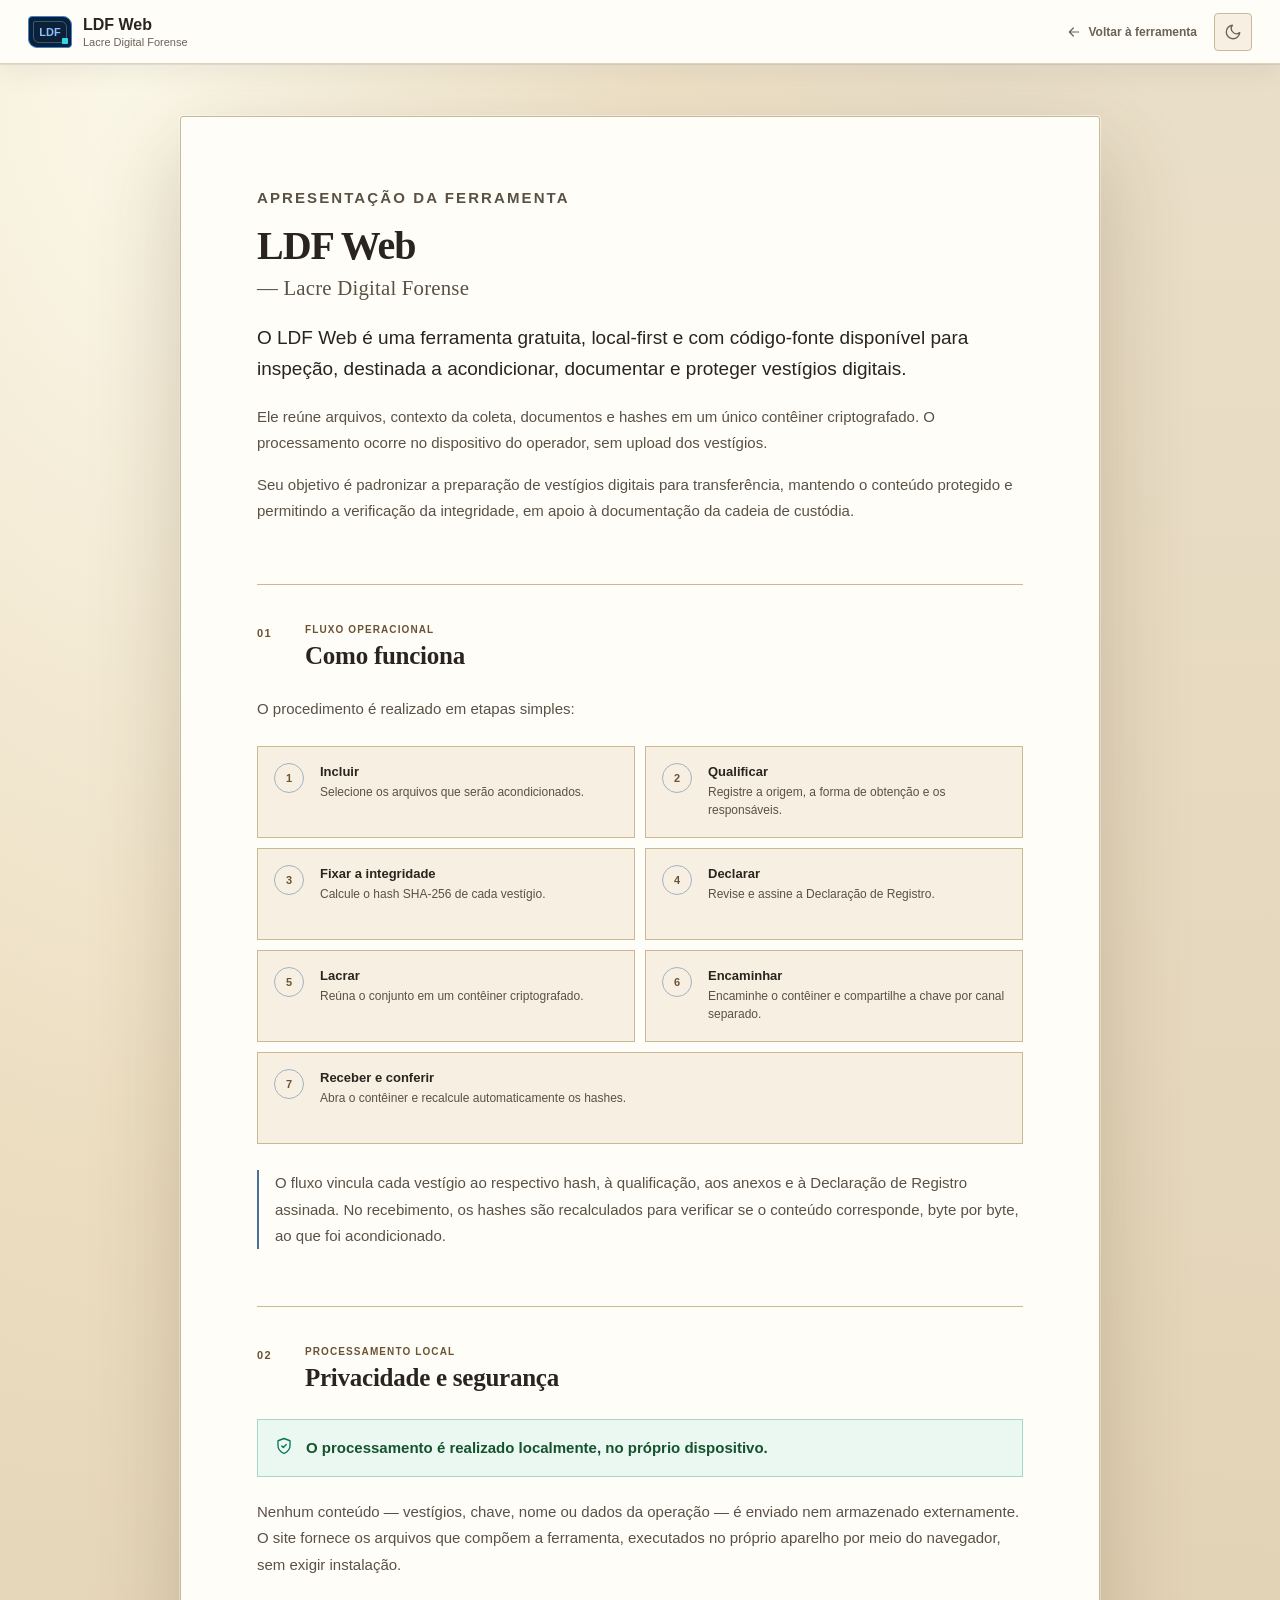
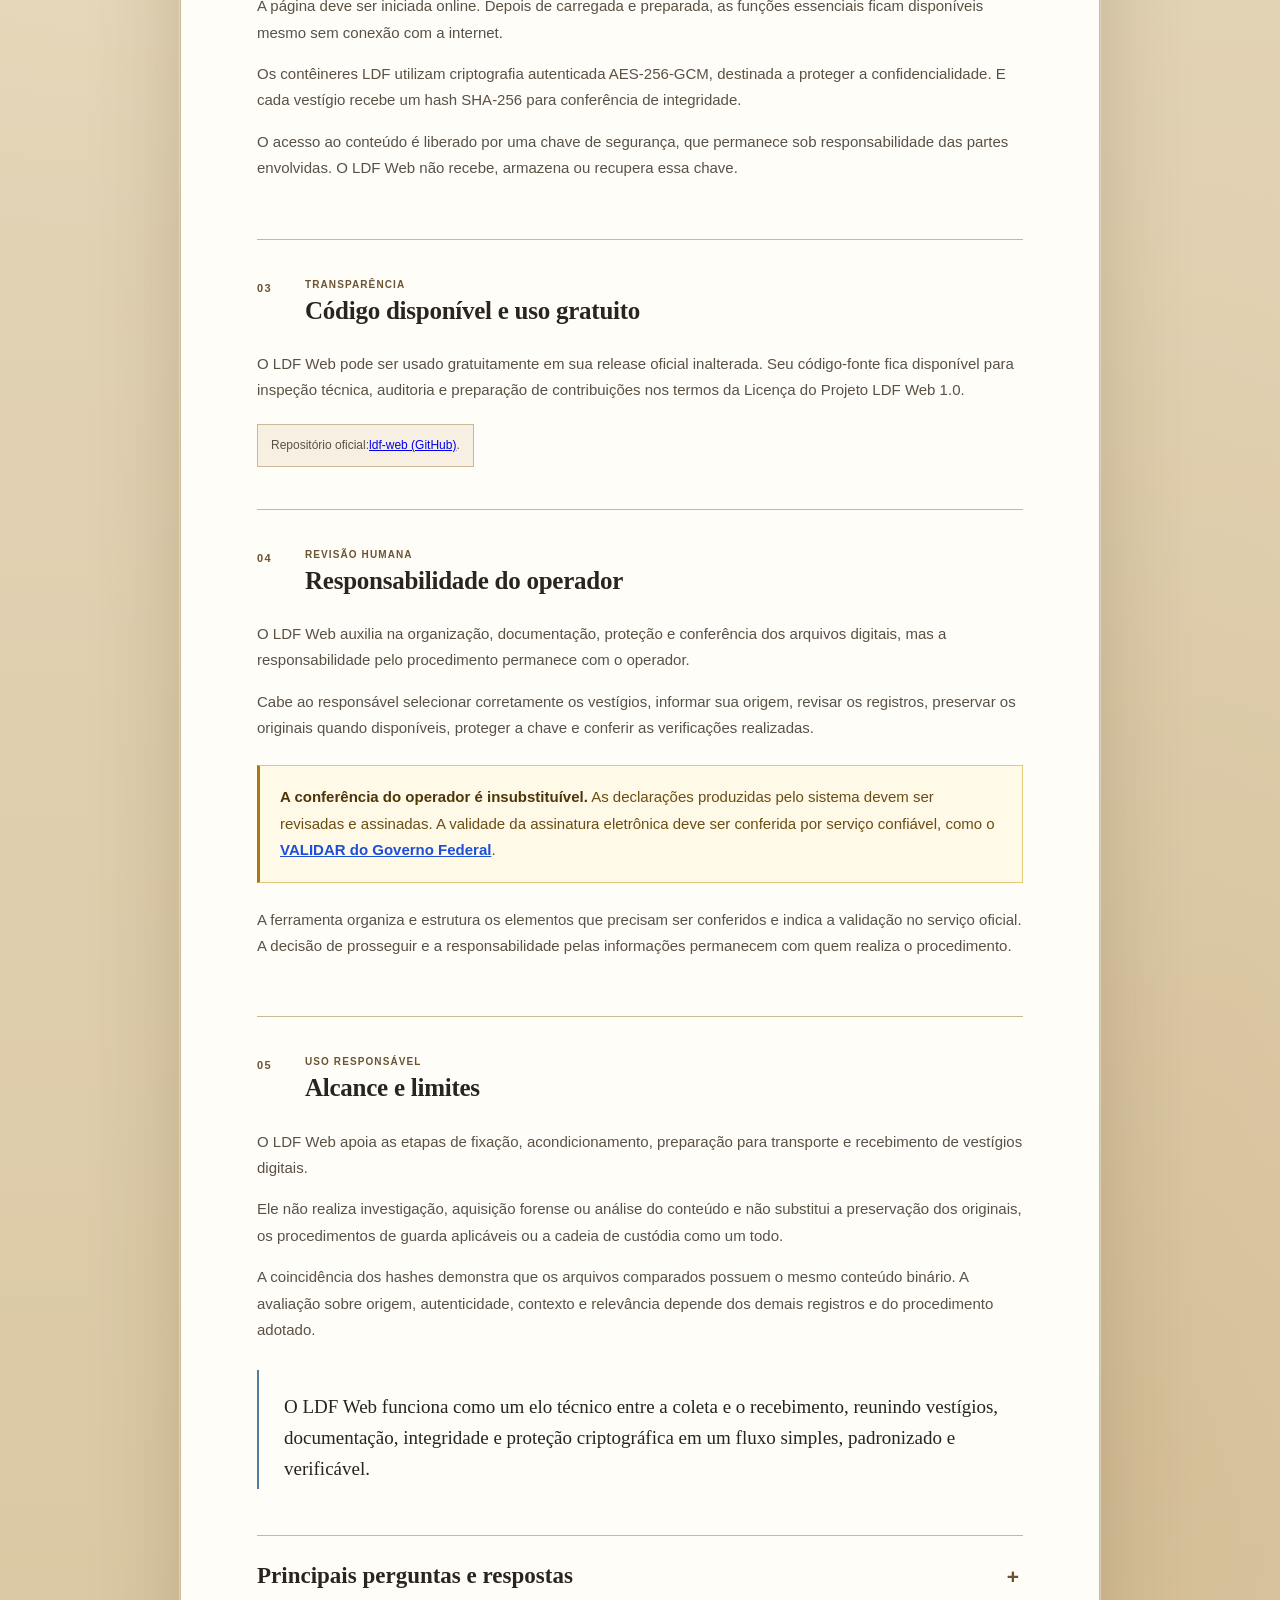
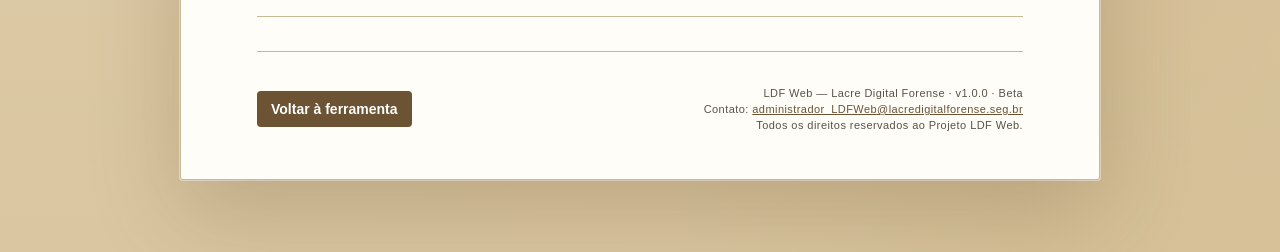
==== public/sobre.html @ 307a0456 "release: publish LDF Web Beta 1.0.0" ====
<!doctype html>
<html lang="pt-BR" data-theme="light">
<head>
  <meta charset="utf-8">
  <meta name="viewport" content="width=device-width, initial-scale=1">
  <meta name="theme-color" content="#DAC7A1">
  <meta http-equiv="Content-Security-Policy" content="default-src 'self'; script-src 'self'; worker-src 'self'; style-src 'self'; img-src 'self' data:; connect-src 'self'; manifest-src 'self'; object-src 'none'; frame-src 'none'; base-uri 'none'; form-action 'none'">
  <meta name="description" content="Conheça a finalidade, o funcionamento, as garantias e os limites do LDF Web — Lacre Digital Forense.">
  <title>Sobre o LDF Web — Lacre Digital Forense</title>
  <link rel="manifest" href="manifest.webmanifest">
  <link rel="icon" href="icon.svg" type="image/svg+xml">
  <script src="theme.js?v=beta-1.0.0"></script>
  <link rel="stylesheet" href="styles.css?v=beta-1.0.0">
</head>
<body class="about-page page-transition">
  <header class="app-header about-header">
    <a class="brand about-brand" href="index.html" data-page-transition aria-label="Voltar ao LDF Web">
      <span class="brand-mark" aria-hidden="true">LDF</span>
      <span class="brand-copy">
        <strong>LDF Web</strong>
        <span>Lacre Digital Forense</span>
      </span>
    </a>
    <div class="header-actions">
      <a class="about-back-link" href="index.html" data-page-transition>
        <svg aria-hidden="true" viewBox="0 0 24 24"><path d="M19 12H5M11 18l-6-6 6-6"/></svg>
        <span>Voltar à ferramenta</span>
      </a>
      <button id="theme-toggle" class="icon-button theme-toggle" type="button" title="Usar tema escuro" aria-label="Usar tema escuro">
        <svg data-theme-icon="dark" aria-hidden="true" viewBox="0 0 24 24"><path d="M21 12.8A9 9 0 1 1 11.2 3 7 7 0 0 0 21 12.8Z"/></svg>
        <svg data-theme-icon="light" aria-hidden="true" viewBox="0 0 24 24" hidden><circle cx="12" cy="12" r="4"/><path d="M12 2v2M12 20v2M4.9 4.9l1.4 1.4M17.7 17.7l1.4 1.4M2 12h2M20 12h2M4.9 19.1l1.4-1.4M17.7 6.3l1.4-1.4"/></svg>
      </button>
    </div>
  </header>

  <main class="about-main">
    <article class="about-document">
      <header class="about-hero">
        <p class="about-kicker">Apresentação da ferramenta</p>
        <h1>LDF Web <span>— Lacre Digital Forense</span></h1>
        <p class="about-lead">
          O LDF Web é uma ferramenta gratuita, local-first e com código-fonte disponível
          para inspeção, destinada a acondicionar, documentar e proteger vestígios digitais.
        </p>
        <p>
          Ele reúne arquivos, contexto da coleta, documentos e hashes em um único
          contêiner criptografado. O processamento ocorre no dispositivo do operador,
          sem upload dos vestígios.
        </p>
        <p>
          Seu objetivo é padronizar a preparação de vestígios digitais para transferência,
          mantendo o conteúdo protegido e permitindo a verificação da integridade, em
          apoio à documentação da cadeia de custódia.
        </p>
      </header>

      <section id="como-funciona" class="about-section" aria-labelledby="como-funciona-title">
        <div class="about-section-heading">
          <span>01</span>
          <div>
            <p>Fluxo operacional</p>
            <h2 id="como-funciona-title">Como funciona</h2>
          </div>
        </div>
        <p>O procedimento é realizado em etapas simples:</p>
        <ol class="about-steps">
          <li><span>1</span><div><strong>Incluir</strong><p>Selecione os arquivos que serão acondicionados.</p></div></li>
          <li><span>2</span><div><strong>Qualificar</strong><p>Registre a origem, a forma de obtenção e os responsáveis.</p></div></li>
          <li><span>3</span><div><strong>Fixar a integridade</strong><p>Calcule o hash SHA-256 de cada vestígio.</p></div></li>
          <li><span>4</span><div><strong>Declarar</strong><p>Revise e assine a Declaração de Registro.</p></div></li>
          <li><span>5</span><div><strong>Lacrar</strong><p>Reúna o conjunto em um contêiner criptografado.</p></div></li>
          <li><span>6</span><div><strong>Encaminhar</strong><p>Encaminhe o contêiner e compartilhe a chave por canal separado.</p></div></li>
          <li><span>7</span><div><strong>Receber e conferir</strong><p>Abra o contêiner e recalcule automaticamente os hashes.</p></div></li>
        </ol>
        <p class="about-conclusion">
          O fluxo vincula cada vestígio ao respectivo hash, à qualificação, aos anexos
          e à Declaração de Registro assinada. No recebimento, os hashes são recalculados
          para verificar se o conteúdo corresponde, byte por byte, ao que foi acondicionado.
        </p>
      </section>

      <section id="privacidade-seguranca" class="about-section" aria-labelledby="privacidade-seguranca-title">
        <div class="about-section-heading">
          <span>02</span>
          <div>
            <p>Processamento local</p>
            <h2 id="privacidade-seguranca-title">Privacidade e segurança</h2>
          </div>
        </div>
        <div class="about-callout">
          <svg aria-hidden="true" viewBox="0 0 24 24"><path d="M12 22s8-4 8-10V5l-8-3-8 3v7c0 6 8 10 8 10Z"/><path d="m9 12 2 2 4-4"/></svg>
          <p><strong>O processamento é realizado localmente, no próprio dispositivo.</strong></p>
        </div>
        <p>
          Nenhum conteúdo — vestígios, chave, nome ou dados da operação — é enviado
          nem armazenado externamente. O site fornece os arquivos que compõem a
          ferramenta, executados no próprio aparelho por meio do navegador, sem exigir
          instalação.
        </p>
        <p>
          A página deve ser iniciada online. Depois de carregada e preparada, as
          funções essenciais ficam disponíveis mesmo sem conexão com a internet.
        </p>
        <p>
          Os contêineres LDF utilizam criptografia autenticada AES-256-GCM, destinada a
          proteger a confidencialidade. E cada vestígio recebe um hash SHA-256 para
          conferência de integridade.
        </p>
        <p>
          O acesso ao conteúdo é liberado por uma chave de segurança, que permanece sob
          responsabilidade das partes envolvidas. O LDF Web não recebe, armazena ou
          recupera essa chave.
        </p>
      </section>

      <section id="codigo-aberto" class="about-section" aria-labelledby="codigo-aberto-title">
        <div class="about-section-heading">
          <span>03</span>
          <div>
            <p>Transparência</p>
            <h2 id="codigo-aberto-title">Código disponível e uso gratuito</h2>
          </div>
        </div>
        <p>
          O LDF Web pode ser usado gratuitamente em sua release oficial inalterada. Seu
          código-fonte fica disponível para inspeção técnica, auditoria e preparação de
          contribuições nos termos da Licença do Projeto LDF Web 1.0.
        </p>
        <p class="about-source-status" data-source-state="published">
          Repositório oficial: <a href="https://github.com/HarpyjafrmBR/ldf-web" target="_blank" rel="noopener noreferrer">ldf-web (GitHub)</a>.
        </p>
      </section>

      <section id="responsabilidade-operador" class="about-section" aria-labelledby="responsabilidade-operador-title">
        <div class="about-section-heading">
          <span>04</span>
          <div>
            <p>Revisão humana</p>
            <h2 id="responsabilidade-operador-title">Responsabilidade do operador</h2>
          </div>
        </div>
        <p>
          O LDF Web auxilia na organização, documentação, proteção e conferência dos
          arquivos digitais, mas a responsabilidade pelo procedimento permanece com o
          operador.
        </p>
        <p>
          Cabe ao responsável selecionar corretamente os vestígios, informar sua
          origem, revisar os registros, preservar os originais quando disponíveis,
          proteger a chave e conferir as verificações realizadas.
        </p>
        <aside class="about-validation-note" aria-label="Validação das declarações">
          <p>
            <strong>A conferência do operador é insubstituível.</strong> As declarações
            produzidas pelo sistema devem ser revisadas e assinadas. A validade da
            assinatura eletrônica deve ser conferida por serviço confiável, como o
            <a href="https://validar.iti.gov.br/" target="_blank" rel="noopener noreferrer">VALIDAR do Governo Federal</a>.
          </p>
        </aside>
        <p>
          A ferramenta organiza e estrutura os elementos que precisam ser conferidos e
          indica a validação no serviço oficial. A decisão de prosseguir e a
          responsabilidade pelas informações permanecem com quem realiza o procedimento.
        </p>
      </section>

      <section id="alcance-limites" class="about-section" aria-labelledby="alcance-limites-title">
        <div class="about-section-heading">
          <span>05</span>
          <div>
            <p>Uso responsável</p>
            <h2 id="alcance-limites-title">Alcance e limites</h2>
          </div>
        </div>
        <p>
          O LDF Web apoia as etapas de fixação, acondicionamento, preparação para
          transporte e recebimento de vestígios digitais.
        </p>
        <p>
          Ele não realiza investigação, aquisição forense ou análise do conteúdo e não
          substitui a preservação dos originais, os procedimentos de guarda aplicáveis ou
          a cadeia de custódia como um todo.
        </p>
        <p>
          A coincidência dos hashes demonstra que os arquivos comparados possuem o
          mesmo conteúdo binário. A avaliação sobre origem, autenticidade, contexto e
          relevância depende dos demais registros e do procedimento adotado.
        </p>
        <blockquote>
          O LDF Web funciona como um elo técnico entre a coleta e o recebimento,
          reunindo vestígios, documentação, integridade e proteção criptográfica em um
          fluxo simples, padronizado e verificável.
        </blockquote>
      </section>

      <details class="about-faq">
        <summary>Principais perguntas e respostas</summary>
        <div class="about-faq-list">
          <details class="about-faq-item">
            <summary>Como conferir se estou usando o LDF Web oficial?</summary>
            <p>Confira o endereço oficial, o HTTPS, a versão no rodapé e o <a href="https://github.com/HarpyjafrmBR/ldf-web" target="_blank" rel="noopener noreferrer">repositório público no GitHub</a>. Compare também os hashes publicados.</p>
          </details>
          <details class="about-faq-item">
            <summary>Consigo fechar ou abrir um lote sem internet? E com o site indisponível?</summary>
            <p>Sim, desde que o LDF Web tenha sido inicializado anteriormente no mesmo dispositivo, navegador e perfil.</p>
          </details>
          <details class="about-faq-item">
            <summary>Posso instalar o LDF Web no computador?</summary>
            <p>Sim. Chrome e Edge permitem instalá-lo como aplicativo web, sem instalador tradicional. A instalação também facilita o uso offline.</p>
          </details>
          <details class="about-faq-item">
            <summary>Perdi a chave de acesso. O sistema consegue recuperá-la?</summary>
            <p>Não. A chave nunca é enviada ou armazenada pelo LDF Web. Sem ela, o lote protegido não poderá ser aberto.</p>
          </details>
          <details class="about-faq-item">
            <summary>Meus vestígios ou dados da operação são enviados para a internet?</summary>
            <p>Não. Vestígios, chave e informações do lote são processados localmente. A conexão serve para carregar ou atualizar o aplicativo.</p>
          </details>
          <details class="about-faq-item">
            <summary>O que a conferência do hash comprova?</summary>
            <p>Hashes iguais indicam conteúdo binário idêntico. Isso ajuda a detectar alterações, mas não comprova sozinho autoria, origem, veracidade ou validade jurídica.</p>
          </details>
          <details class="about-faq-item">
            <summary>O LDF Web assina ou valida a assinatura da declaração?</summary>
            <p>Não. Ele gera a declaração e inclui o PDF assinado no lote. A assinatura deve ser realizada externamente e conferida em serviço confiável.</p>
          </details>
          <details class="about-faq-item">
            <summary>O que devo preservar depois de criar um lote?</summary>
            <p>Preserve o contêiner LDF, os originais disponíveis, a declaração e os registros do procedimento. Guarde a chave separadamente e com segurança.</p>
          </details>
          <details class="about-faq-item">
            <summary>Por que os controles ficam bloqueados quando a preparação falha?</summary>
            <p>Para impedir o início de uma operação sem confirmar que todos os componentes locais estão íntegros.</p>
          </details>
          <details class="about-faq-item">
            <summary>O que acontece se eu fechar ou atualizar a página durante uma operação?</summary>
            <p>A operação pode ser interrompida e os dados ainda não salvos podem ser descartados. Aguarde a conclusão do fechamento ou da abertura do lote e salve os arquivos gerados antes de fechar, atualizar ou sair da página.</p>
          </details>
        </div>
      </details>

      <footer class="about-document-footer">
        <a class="button primary" href="index.html" data-page-transition>Voltar à ferramenta</a>
        <div class="about-project-meta">
          <p>LDF Web — Lacre Digital Forense · v1.0.0 · Beta</p>
          <p>Contato: <a href="mailto:administrador_LDFWeb@lacredigitalforense.seg.br">administrador_LDFWeb@lacredigitalforense.seg.br</a></p>
          <p>Todos os direitos reservados ao Projeto LDF Web.</p>
        </div>
      </footer>
    </article>
  </main>

</body>
</html>
---- public/styles.css ----
:root {
  color-scheme: dark;
  --bg: #2d1b16;
  --surface: #17191f;
  --surface-2: #201e1f;
  --surface-3: #302a28;
  --border: #59483f;
  --border-soft: #3e3430;
  --text: #f3f0eb;
  --muted: #b6aaa0;
  --blue: #77baff;
  --blue-hover: #a8d3ff;
  --green: #17b77e;
  --green-soft: #123c32;
  --amber: #e7a93b;
  --red: #d84c4c;
  --chrome: #17191f;
  --chrome-soft: #1c1b1d;
  --field-surface: #111316;
  --item-surface: #1b1b1e;
  --on-accent: #11263a;
  --focus-ring: rgba(119, 186, 255, .2);
  --page-background-color: #2d1b16;
  --page-background-image:
    radial-gradient(ellipse 90% 68% at 12% 4%, rgba(181, 124, 91, .18) 0%, rgba(94, 57, 43, .08) 45%, transparent 72%),
    radial-gradient(ellipse 80% 70% at 92% 88%, rgba(92, 51, 39, .28) 0%, rgba(50, 31, 27, .12) 50%, transparent 78%),
    linear-gradient(180deg, #2d1b16 0%, #251814 55%, #201512 100%);
  --radius: 6px;
  font-family: Inter, "Segoe UI", Arial, sans-serif;
}

* { box-sizing: border-box; }
body { margin: 0; min-width: 0; min-height: 100vh; background: var(--bg); color: var(--text); font-size: 14px; }
body.operational-page,
body.about-page {
  background-color: var(--page-background-color);
  background-image: var(--page-background-image);
}
body.page-transition { animation: page-fade-in .16s ease-out; }
body.page-transition.page-fade-out {
  opacity: 0;
  animation: none;
  transition: opacity .12s ease-in;
}
.startup-brand-pending body.operational-page > :not(.startup-brand) { visibility: hidden; }
.startup-brand-pending body.page-transition { animation: none; }
.startup-brand-pending .startup-brand { visibility: visible; }
button, input, textarea, select { font: inherit; }
button, label[for] { -webkit-tap-highlight-color: transparent; }
svg { width: 18px; height: 18px; fill: none; stroke: currentColor; stroke-width: 1.8; stroke-linecap: round; stroke-linejoin: round; flex: 0 0 auto; }

.app-header { height: 64px; display: flex; align-items: center; justify-content: space-between; padding: 0 28px; background: var(--chrome); border-bottom: 1px solid var(--border-soft); }
.brand { display: flex; align-items: center; gap: 11px; }
.brand-mark {
  width: 44px;
  height: 32px;
  position: relative;
  flex: 0 0 44px;
  display: grid;
  place-items: center;
  overflow: hidden;
  border: 1px solid #3f83d5;
  border-radius: 4px 9px 4px 9px;
  background: #0b2138;
  color: #8fc1fb;
  font-size: 11px;
  font-weight: 800;
}
.brand-mark::before { content: ""; position: absolute; inset: 4px; border: 1px solid rgba(143, 193, 251, .34); border-radius: 2px 6px 2px 6px; }
.brand-mark::after { content: ""; position: absolute; right: 3px; bottom: 3px; width: 6px; height: 6px; border-radius: 1px; background: #35d4e8; }
.brand strong { display: block; font-size: 16px; }
.brand-copy span { display: block; color: var(--muted); font-size: 11px; margin-top: 2px; }
.header-actions { display: flex; align-items: center; gap: 8px; }
.theme-toggle { background: transparent; }
.theme-toggle [hidden] { display: none; }

.intro-callout {
  padding: 7px 28px;
  border-bottom: 1px solid var(--border-soft);
  background: var(--chrome-soft);
}
.intro-callout-inner {
  min-height: 28px;
  display: flex;
  align-items: center;
  justify-content: space-between;
  gap: 24px;
  padding-left: 16px;
  border-left: 2px solid var(--blue);
}
.intro-callout p {
  max-width: 820px;
  margin: 0;
  color: var(--text);
  font-size: 14px;
  font-weight: 560;
  line-height: 1.45;
}
.intro-learn-more {
  flex: 0 0 auto;
  display: inline-flex;
  align-items: center;
  gap: 7px;
  padding: 5px 2px;
  color: var(--blue);
  font-size: 12px;
  font-weight: 750;
  letter-spacing: .03em;
  text-decoration: none;
  text-transform: uppercase;
}
.intro-learn-more svg { width: 16px; height: 16px; transition: transform .16s ease; }
.intro-learn-more:hover { color: var(--blue-hover); }
.intro-learn-more:hover svg { transform: translateX(3px); }
.intro-learn-more:focus-visible,
.about-back-link:focus-visible,
.about-brand:focus-visible,
.about-document a:focus-visible {
  outline: 2px solid #75afff;
  outline-offset: 4px;
  border-radius: 2px;
}

/*
 * O visual recupera a navegação anterior do projeto: opções transparentes e uma
 * linha inferior para o módulo ativo. A rolagem lateral acrescentada depois é
 * preservada para manter as três opções acessíveis em telas estreitas.
 */
.mode-tabs {
  position: relative;
  display: flex;
  gap: 4px;
  min-height: 46px;
  padding: 0 28px;
  background: var(--chrome-soft);
  border-bottom: 1px solid var(--border-soft);
  overflow-x: auto;
  overflow-y: hidden;
  overscroll-behavior-inline: contain;
  scroll-padding-inline: 28px;
  scroll-snap-type: inline proximity;
  scrollbar-width: thin;
  scrollbar-color: var(--border) transparent;
}
.mode-tabs::-webkit-scrollbar { height: 4px; }
.mode-tabs::-webkit-scrollbar-button { display: none; width: 0; height: 0; }
.mode-tabs::-webkit-scrollbar-track { background: transparent; }
.mode-tabs::-webkit-scrollbar-thumb {
  border-radius: 5px;
  background: var(--border);
}
.tab-button {
  position: relative;
  flex: 0 0 auto;
  min-height: 46px;
  display: inline-flex;
  align-items: center;
  gap: 8px;
  padding: 0 14px;
  color: var(--muted);
  background: transparent;
  border: 0;
  border-radius: 0;
  cursor: pointer;
  box-shadow: none;
  transition: color .16s ease;
  scroll-snap-align: start;
  white-space: nowrap;
}
.tab-button:hover { color: var(--text); }
.tab-button.active {
  color: var(--text);
  background: transparent;
}
.tab-button.active::after {
  content: "";
  position: absolute;
  right: 8px;
  bottom: 0;
  left: 8px;
  height: 2px;
  background: var(--blue);
}
.tab-button:focus-visible {
  outline: 2px solid #75afff;
  outline-offset: -3px;
}
.support-tab {
  align-self: center;
  min-height: 38px;
  margin-left: 6px;
  padding: 0 11px;
  font-size: 11px;
}
.support-tab svg { width: 14px; height: 14px; }
.support-tab.active::after { bottom: -4px; }

main { width: 100%; max-width: none; margin: 0; padding: 20px 28px 40px; }
.privacy-strip { display: block; padding: 0; border: 1px solid var(--border-soft); background: var(--chrome-soft); color: #c7ded6; border-radius: var(--radius); margin-bottom: 6px; }
.privacy-strip svg { color: #35d399; }
.privacy-strip summary { display: flex; align-items: center; gap: 9px; padding: 7px 11px; }
.privacy-strip summary > span { color: #8ec7b4; font-size: 12px; }
.environment-detail { padding: 0 11px 10px 38px; font-size: 12px; line-height: 1.5; }
.privacy-strip:has(.warning) { border-color: #66572e; background: #211c11; }
.privacy-strip:has(.preparation-failed) { border-color: #744040; background: #251414; }
.privacy-strip .warning { color: #ffd58a; }
.privacy-strip .preparation-failed { color: #ff9b9b; }
.temporal-preflight { margin-bottom: 10px; padding: 0; border: 1px solid var(--border-soft); border-left: 3px solid #64748b; background: var(--chrome-soft); border-radius: var(--radius); }
#create-panel > .temporal-preflight,
#audit-panel > .temporal-preflight { margin-top: 0; margin-bottom: 14px; }
.temporal-preflight-heading { display: flex; align-items: center; gap: 14px; padding: 8px 11px; }
.temporal-preflight h2 { margin: 0; font-size: 13px; line-height: 1.25; }
.temporal-preflight-heading > strong { margin-left: auto; color: var(--muted); font-size: 10px; line-height: 1.25; letter-spacing: .06em; white-space: nowrap; }
.temporal-preflight details > p { margin: 0; padding: 0 11px 9px; color: var(--muted); font-size: 11px; line-height: 1.5; }
.privacy-strip summary, .temporal-preflight summary { cursor: pointer; list-style: none; border-radius: var(--radius); }
.privacy-strip summary::-webkit-details-marker, .temporal-preflight summary::-webkit-details-marker { display: none; }
.privacy-strip summary::after, .temporal-preflight summary::after { content: ""; width: 6px; height: 6px; border-right: 1.5px solid currentColor; border-bottom: 1.5px solid currentColor; transform: rotate(-45deg); flex: 0 0 6px; margin-left: auto; }
.temporal-preflight summary::after { margin-left: 0; }
.privacy-strip details[open] > summary::after, .temporal-preflight details[open] > summary::after { transform: rotate(45deg); }
.privacy-strip summary:focus-visible, .temporal-preflight summary:focus-visible { outline: 2px solid var(--blue); outline-offset: 2px; }
.temporal-preflight.pending .temporal-preflight-heading > strong::before { content: ""; display: inline-block; width: 5px; height: 5px; margin-right: 6px; border-radius: 50%; background: currentColor; vertical-align: middle; animation: preparation-pulse 1.2s ease-in-out infinite alternate; }
@keyframes preparation-pulse { to { opacity: .6; } }

.startup-brand { position: fixed; inset: 0; z-index: 1000; display: grid; place-items: center; pointer-events: none; background-color: var(--page-background-color); background-image: var(--page-background-image); animation: startup-brand-fade 3000ms linear both; }
.startup-brand .brand { flex-direction: column; gap: 16px; text-align: center; }
.startup-brand .brand-mark { width: 66px; height: 48px; flex-basis: 48px; font-size: 16px; }
.startup-brand .brand strong { font-size: 26px; }
.startup-brand .brand-copy span { font-size: 14px; margin-top: 5px; }
@keyframes startup-brand-fade { 0% { opacity: 0; } 38.4%, 71.2% { opacity: 1; } 100% { opacity: 0; } }
.temporal-preflight.coherent { border-left-color: var(--green); }
.temporal-preflight.coherent .temporal-preflight-heading > strong { color: #75deb7; }
.temporal-preflight.warning { border-color: #66572e; border-left-color: var(--amber); background: #211c11; }
.temporal-preflight.warning .temporal-preflight-heading > strong { color: #ffd073; }
.temporal-preflight.error { border-color: #744040; border-left-color: var(--red); background: #251414; }
.temporal-preflight.error .temporal-preflight-heading > strong { color: #ff9b9b; }
.temporal-preflight.preparation-failed { border-color: #744040; border-left-color: var(--red); background: #251414; }
.temporal-preflight.preparation-failed .temporal-preflight-heading > strong { color: #ff9b9b; }

.tab-panel { display: none; }
.tab-panel.active { display: block; }
.section-heading { display: flex; justify-content: space-between; align-items: flex-end; margin-bottom: 18px; }
.eyebrow { margin: 0 0 4px; color: var(--blue); font-size: 11px; font-weight: 700; text-transform: uppercase; }
h1, h2, p { margin-top: 0; }
h1 { margin-bottom: 0; font-size: 24px; letter-spacing: 0; }
h2 { margin-bottom: 14px; font-size: 15px; letter-spacing: 0; }

.workspace-grid, .audit-grid { display: grid; grid-template-columns: minmax(300px, 380px) minmax(0, 1fr); border: 1px solid var(--border); background: var(--surface); border-radius: var(--radius); overflow: hidden; }
.form-panel { padding: 20px; border-right: 1px solid var(--border); background: var(--surface-2); }
.evidence-panel, .audit-results { min-width: 0; padding: 20px; }
.field { margin-bottom: 14px; }
.field:last-child { margin-bottom: 0; }
.field label { display: block; margin-bottom: 6px; font-size: 12px; font-weight: 650; color: var(--text); }
.field small { display: block; margin-top: 5px; color: var(--muted); font-size: 11px; line-height: 1.35; }
.label-row { display: flex; justify-content: space-between; align-items: baseline; gap: 12px; }
input, textarea, select { width: 100%; border: 1px solid var(--border); border-radius: 4px; background: var(--field-surface); color: var(--text); padding: 9px 10px; outline: none; }
input { height: 38px; }
textarea { resize: vertical; line-height: 1.45; }
select { min-height: 38px; margin-bottom: 7px; }
input:focus, textarea:focus, select:focus { border-color: var(--blue); box-shadow: 0 0 0 2px var(--focus-ring); }
input.invalid, textarea.invalid { border-color: var(--red); }
.input-action { display: grid; grid-template-columns: 1fr 38px; }
.input-action input { border-radius: 4px 0 0 4px; }
.input-action .icon-button { border-radius: 0 4px 4px 0; border-left: 0; }

.button { min-height: 36px; display: inline-flex; align-items: center; justify-content: center; gap: 8px; border: 1px solid transparent; border-radius: 4px; padding: 8px 13px; color: #fff; font-weight: 650; cursor: pointer; text-decoration: none; }
.button.primary { color: var(--on-accent); background: var(--blue); }
.button.primary:hover { background: var(--blue-hover); }
.button.success { background: var(--green); }
.button.secondary { background: var(--surface-3); border-color: var(--border); }
.button.danger { color: #ffb4b4; border-color: #663b3b; }
.button.ghost { background: transparent; }
.button.full { width: 100%; margin-top: 8px; }
.button:disabled, .button.disabled { opacity: .45; cursor: not-allowed; pointer-events: none; }
.icon-button { width: 38px; height: 38px; display: inline-grid; place-items: center; color: var(--muted); background: var(--surface-2); border: 1px solid var(--border); border-radius: 4px; cursor: pointer; }
.icon-button:hover { color: var(--text); border-color: var(--muted); }
.icon-button:disabled { opacity: .4; color: #728090; cursor: not-allowed; pointer-events: none; }
.text-command { color: var(--blue); background: transparent; border: 0; padding: 0; font-size: 11px; cursor: pointer; }
.text-command:hover { color: var(--blue-hover); }
.tab-button:disabled, .text-command:disabled,
input:disabled, textarea:disabled, select:disabled { opacity: .5; cursor: not-allowed; }
body.routine-active { cursor: progress; }

.panel-heading { min-height: 40px; display: flex; align-items: flex-start; justify-content: space-between; gap: 14px; margin-bottom: 14px; }
.panel-heading h2 { margin-bottom: 4px; }
.panel-heading p { margin-bottom: 0; color: var(--muted); font-size: 12px; }
.empty-state { min-height: 310px; display: flex; flex-direction: column; align-items: center; justify-content: center; text-align: center; border: 1px dashed var(--border); color: var(--muted); }
.empty-state svg { width: 32px; height: 32px; margin-bottom: 12px; color: var(--muted); }
.empty-state strong { color: var(--text); margin-bottom: 5px; }
.empty-state.compact { min-height: 320px; }

.evidence-list { display: grid; gap: 8px; }
.evidence-item { display: grid; grid-template-columns: minmax(0, 1fr) auto; align-items: center; gap: 14px; padding: 11px 12px; border: 1px solid var(--border-soft); background: var(--item-surface); border-radius: 4px; }
.evidence-main { min-width: 0; }
.evidence-main strong { display: block; overflow: hidden; text-overflow: ellipsis; white-space: nowrap; font-size: 13px; }
.evidence-title-line { min-width: 0; display: flex; align-items: center; gap: 7px; }
.evidence-title-line strong { min-width: 0; }
.evidence-meta { display: flex; flex-wrap: wrap; gap: 7px 12px; margin-top: 6px; color: var(--muted); font-size: 11px; }
.hash { font-family: Consolas, monospace; }
.badge { display: inline-flex; align-items: center; padding: 3px 6px; border-radius: 3px; background: #2b3643; color: #b9c5d1; font-size: 10px; font-weight: 700; }
.badge.ok { background: var(--green-soft); color: #80e6c2; }
.badge.pending { background: #40331b; color: #f0c575; }
.evidence-actions { display: flex; gap: 6px; }
.evidence-actions .icon-button { width: 32px; height: 32px; }

.workflow-band { margin-top: 14px; min-height: 84px; display: grid; grid-template-columns: 230px 230px 1fr; align-items: center; gap: 18px; padding: 14px 18px; border: 1px solid var(--border); border-radius: var(--radius); background: var(--surface); }
.step { display: flex; align-items: center; gap: 10px; color: var(--muted); }
.step > span { width: 30px; height: 30px; display: grid; place-items: center; border: 1px solid var(--border); border-radius: 50%; font-weight: 700; }
.step strong, .step small { display: block; }
.step strong { color: var(--text); font-size: 12px; }
.step small { margin-top: 3px; font-size: 10px; }
.step.current > span { background: var(--blue); border-color: var(--blue); color: var(--on-accent); }
#step-two.current > span { background: var(--green); border-color: var(--green); }
.step.complete > span { background: var(--green); border-color: var(--green); color: white; }
.workflow-actions { display: flex; justify-content: flex-end; gap: 8px; }

.signature-validation-note { display: grid; grid-template-columns: auto minmax(0, 1fr); gap: 10px; margin-top: 10px; padding: 11px 12px; border: 1px solid #5b4b27; border-radius: var(--radius); background: #211b10; color: #e6d7b4; }
.signature-validation-note svg { margin-top: 1px; color: var(--amber); }
.signature-validation-note p { margin: 0; font-size: 12px; line-height: 1.5; }
.signature-validation-note a { color: #8dc5ff; overflow-wrap: anywhere; }
.signature-validation-note.compact { margin: 2px 0 12px; padding: 10px; }

.activity-panel { margin-top: 14px; padding: 16px 18px; border: 1px solid var(--border); border-radius: var(--radius); background: var(--surface); }
.activity-panel .panel-heading { min-height: auto; margin-bottom: 8px; align-items: center; }
.activity-panel h2 { margin: 0; }
.activity-panel .icon-button { width: 30px; height: 30px; }
.log-actions { display: flex; align-items: center; gap: 6px; }
.activity-indicator { display: grid; gap: 5px; margin: 0 0 9px; }
.activity-label { color: var(--muted); font-size: 10px; line-height: 1.35; }
.activity-track { width: 100%; height: 4px; overflow: hidden; border-radius: 2px; background: var(--surface-3); }
.activity-track span { width: 100%; height: 100%; display: block; transform: scaleX(0); transform-origin: left center; background: var(--blue); animation: activity-cycle 1.8s ease-in-out infinite; }
.log-frame { padding: 4px; border: 1px solid #425064; border-radius: 6px; background: #111625; box-shadow: inset 0 1px 0 rgba(255, 255, 255, .08), 0 4px 7px -2px rgba(0, 0, 0, .28); }
.log-box { height: 155px; overflow: auto; padding: 10px; background: #080c10; border: 1px solid #273446; border-radius: 3px; box-shadow: inset 0 1px 0 rgba(255, 255, 255, .06), inset 0 -3px 7px rgba(0, 0, 0, .34); color: #71d9b3; font: 11px/1.55 Consolas, monospace; white-space: pre-wrap; }
.log-entry.error { color: #ff9494; }
.log-entry.warning { color: #ffd073; }

.audit-content { display: grid; gap: 12px; }
.audit-header { display: grid; grid-template-columns: repeat(3, 1fr); gap: 8px; }
.metric { padding: 10px; border: 1px solid var(--border-soft); background: var(--item-surface); }
.metric span, .metric strong { display: block; }
.metric span { color: var(--muted); font-size: 10px; text-transform: uppercase; }
.metric strong { margin-top: 5px; overflow-wrap: anywhere; font-size: 12px; }
.result-row { display: grid; grid-template-columns: minmax(0, 1fr) 145px auto; align-items: center; gap: 10px; padding: 10px; border-bottom: 1px solid var(--border-soft); }
.result-row strong { overflow: hidden; text-overflow: ellipsis; white-space: nowrap; }
.result-file { min-width: 0; }
.result-file > strong { display: block; }
.auxiliary-controls { display: flex; align-items: center; flex-wrap: wrap; gap: 7px; margin-top: 6px; }
.result-row .button { min-height: 30px; padding: 5px 9px; font-size: 11px; }
.result-status { font-size: 11px; font-weight: 700; color: #77dfb9; }
.result-status.bad { color: #ff8f8f; }
.result-status.warning { color: #f0c575; }
.declaration-checks { border: 1px solid var(--border-soft); background: var(--item-surface); }
.declaration-check-row { display: grid; grid-template-columns: minmax(0, 1fr) 210px; align-items: center; gap: 10px; padding: 10px; }
.declaration-check-row + .declaration-check-row { border-top: 1px solid var(--border-soft); }
.declaration-check-note { margin: 0; padding: 0 10px 10px; color: var(--muted); font-size: 10px; line-height: 1.45; }
.result-row.photo-result { padding-left: 24px; background: #0d131a; }
.result-row.photo-result strong { color: #c4cfda; font-size: 11px; }
.result-row.document-result { padding-left: 24px; background: #101721; }
.result-row.document-result strong { color: #c8d5e2; font-size: 11px; }
.audit-actions { display: flex; justify-content: flex-end; gap: 8px; padding-top: 8px; }
.save-control { min-width: 62px; display: grid; gap: 4px; }
.save-control .button { width: 100%; }
.inline-activity { width: 100%; }
.inline-activity .activity-track { height: 3px; }

.c2pa-indicator, .file-info-button { min-height: 24px; border: 1px solid #506071; border-radius: 3px; background: #18212b; color: #aab6c3; font: 700 9px/1 system-ui, sans-serif; letter-spacing: .04em; cursor: pointer; }
.c2pa-indicator { position: relative; flex: 0 0 auto; padding: 4px 6px; }
.c2pa-indicator.detected { border-color: #4b83b9; background: #17314a; color: #b9ddff; }
.c2pa-indicator.muted { opacity: .68; }
.c2pa-indicator::after { position: absolute; z-index: 20; left: 0; top: calc(100% + 7px); width: min(310px, 72vw); padding: 8px 9px; border: 1px solid #526477; border-radius: 4px; background: #0a0f14; color: #e2e8f0; box-shadow: 0 8px 22px rgba(0,0,0,.42); content: attr(data-tooltip); font: 400 11px/1.4 system-ui, sans-serif; letter-spacing: normal; text-align: left; opacity: 0; pointer-events: none; transform: translateY(-3px); transition: opacity .12s ease, transform .12s ease; }
.c2pa-indicator:hover::after, .c2pa-indicator:focus-visible::after { opacity: 1; transform: translateY(0); }
.file-info-button { padding: 4px 7px; border-color: transparent; background: transparent; color: #8dc5ff; font-weight: 600; letter-spacing: 0; text-decoration: underline; text-underline-offset: 2px; }
.file-info-button:hover, .file-info-button:focus-visible { color: #c4e3ff; }
.file-info-button:disabled { color: var(--muted); cursor: not-allowed; text-decoration: none; }

dialog { width: min(760px, calc(100vw - 30px)); max-height: calc(100vh - 30px); padding: 0; border: 1px solid #4a596a; border-radius: var(--radius); background: #121820; color: var(--text); box-shadow: 0 20px 80px rgba(0, 0, 0, .55); }
dialog::backdrop { background: rgba(0, 0, 0, .7); }
#metadata-form { max-height: calc(100vh - 30px); overflow: auto; padding: 20px; }
.file-info-dialog-body { max-height: calc(100vh - 30px); overflow: auto; padding: 20px; }
.file-info-name { max-width: 620px; margin: 5px 0 0; overflow: hidden; color: var(--muted); font-size: 12px; text-overflow: ellipsis; white-space: nowrap; }
.file-info-notice { margin-bottom: 14px; padding: 11px 12px; border: 1px solid #66572e; background: #211c11; color: #e9dab4; }
.file-info-notice strong { font-size: 12px; }
.file-info-notice p, .external-service-note, .file-info-engine, .file-info-empty { margin: 5px 0 0; font-size: 11px; line-height: 1.5; }
.file-info-section { padding: 13px 0; border-top: 1px solid var(--border-soft); }
.file-info-section h3 { margin: 0 0 8px; font-size: 14px; }
.file-info-section > p { color: #cbd5df; }
.external-service-note { color: var(--muted) !important; }
.external-service-note a { color: #9dceff; font-weight: 650; }
.file-info-fields { display: grid; grid-template-columns: minmax(150px, .75fr) minmax(0, 1.25fr); gap: 0; margin: 10px 0 0; border: 1px solid var(--border-soft); }
.file-info-fields dt, .file-info-fields dd { margin: 0; padding: 7px 8px; border-bottom: 1px solid var(--border-soft); overflow-wrap: anywhere; font-size: 11px; }
.file-info-fields dt { color: var(--muted); background: #0e141b; }
.file-info-fields dd { color: var(--text); }
.file-info-fields > :nth-last-child(-n+2) { border-bottom: 0; }
.gps-control { margin-top: 12px; }
.technical-tracks { display: grid; gap: 10px; margin-top: 8px; }
.technical-tracks section { padding: 9px; border: 1px solid var(--border-soft); background: #0f151c; }
.technical-tracks h4 { margin: 0; font-size: 11px; }
.file-info-section details { margin-top: 12px; }
.file-info-section summary { color: #a9d1fa; font-size: 12px; font-weight: 650; cursor: pointer; }
.pdf-metadata { margin-top: 12px; }
.pdf-metadata-note { margin: 0; color: var(--muted); font-size: 11px; line-height: 1.5; }
.pdf-metadata-source { margin-top: 13px; padding: 10px; border: 1px solid var(--border-soft); background: #0f151c; }
.pdf-metadata-source h4 { margin: 0; font-size: 12px; }
.pdf-metadata-source .file-info-fields { margin-top: 8px; }
#file-info-pdf-xmp-raw-text { max-height: 280px; margin: 8px 0 0; padding: 10px; overflow: auto; border: 1px solid var(--border-soft); background: #090d12; color: #d7e0e9; font: 10px/1.45 ui-monospace, SFMono-Regular, Consolas, monospace; white-space: pre-wrap; overflow-wrap: anywhere; user-select: text; }
.dialog-heading { display: flex; justify-content: space-between; align-items: flex-start; margin-bottom: 18px; }
.dialog-heading h2 { margin: 0; max-width: 640px; overflow: hidden; text-overflow: ellipsis; white-space: nowrap; }
.dialog-grid { display: grid; grid-template-columns: 1fr 1fr; gap: 0 14px; }
.full-span { grid-column: 1 / -1; }
.dialog-actions { display: flex; justify-content: flex-end; gap: 8px; margin-top: 18px; padding-top: 14px; border-top: 1px solid var(--border-soft); }
.optional-label { margin-left: 5px; color: var(--muted); font-size: 10px; font-weight: 400; }
.photo-picker, .document-picker { display: flex; align-items: center; gap: 10px; }
.photo-picker .button, .document-picker .button { flex: 0 0 auto; }
.photo-picker > span, .document-picker > span { min-width: 0; color: var(--muted); font-size: 11px; }
.photo-list, .document-list { display: grid; gap: 6px; margin-top: 8px; }
.photo-item, .document-item { display: grid; grid-template-columns: minmax(0, 1fr) auto; align-items: center; gap: 8px; padding: 7px 8px; border: 1px solid var(--border-soft); background: #0d1218; }
.photo-item div, .document-item div { min-width: 0; }
.photo-item strong, .photo-item small, .document-item strong, .document-item small { display: block; overflow: hidden; text-overflow: ellipsis; white-space: nowrap; }
.photo-item strong, .document-item strong { font-size: 11px; }
.photo-item small, .document-item small { margin-top: 3px; color: var(--muted); font: 10px Consolas, monospace; }
.photo-item .icon-button, .document-item .icon-button { width: 30px; height: 30px; }

/* A qualificação adapta a linguagem visual documental do checklist ao fluxo operacional. */
#metadata-dialog {
  width: min(1180px, calc(100vw - 30px));
  overflow: hidden;
  --qualification-navy: #10243e;
  --qualification-accent: #77baff;
  --qualification-paper: #17191f;
  --qualification-canvas: #201e1f;
  --qualification-line: #59483f;
  --qualification-line-soft: #3e3430;
  --qualification-field: #111316;
  --text: #f3f0eb;
  --muted: #b6aaa0;
  --focus-ring: rgba(119, 186, 255, .24);
  color: var(--text);
  border-color: var(--qualification-line);
  background: var(--qualification-paper);
}
#metadata-dialog::backdrop { background: rgba(5, 8, 12, .92); }
#metadata-form { padding: 0; }
#metadata-dialog .dialog-heading { min-height: 96px; align-items: center; margin: 0; padding: 18px 22px; border-bottom: 4px solid var(--qualification-accent); background: var(--qualification-navy); color: #fff; }
#metadata-dialog .dialog-heading .eyebrow { margin-bottom: 4px; color: #b8d8ff; }
#metadata-dialog .dialog-heading h2 { color: #fff; }
#metadata-dialog .qualification-intro { margin: 5px 0 0; color: #d5e2f1; font-size: 12px; }
#metadata-dialog .dialog-heading .icon-button { color: #e7eff8; border-color: #6683a8; background: rgba(255, 255, 255, .06); }
#metadata-dialog .dialog-heading .icon-button:hover { color: #fff; border-color: #9eb9dc; }
#metadata-dialog .qualification-layout { display: grid; grid-template-columns: minmax(0, 1fr) 286px; align-items: start; background: var(--qualification-paper); }
#metadata-dialog .qualification-main { min-width: 0; padding: 20px 22px 4px; }
#metadata-dialog .qualification-section { padding: 0 0 20px; }
#metadata-dialog .qualification-section + .qualification-section { padding-top: 20px; border-top: 1px solid var(--qualification-line-soft); }
#metadata-dialog .qualification-section-heading { display: grid; grid-template-columns: 28px minmax(0, 1fr); align-items: start; gap: 10px; margin-bottom: 14px; }
#metadata-dialog .qualification-section-number { width: 28px; height: 28px; display: grid; place-items: center; border: 1px solid var(--qualification-accent); border-radius: 50%; color: #d9eaff; background: #173a60; font-size: 12px; font-weight: 800; }
#metadata-dialog .qualification-section-heading h3 { margin: 0; color: var(--text); font-size: 15px; }
#metadata-dialog .qualification-section-heading p { margin: 3px 0 0; color: var(--muted); font-size: 11px; line-height: 1.45; }
#metadata-dialog .dialog-grid { gap: 14px 18px; }
#metadata-dialog .field { margin: 0; }
#metadata-dialog .field > label { margin-bottom: 6px; color: var(--text); font-size: 12px; font-weight: 750; }
#metadata-dialog input:not([type="file"]):not([type="radio"]),
#metadata-dialog textarea,
#metadata-dialog select { border-color: var(--qualification-line); border-radius: 5px; background: var(--qualification-field); }
#metadata-dialog .required-mark { color: #ff8f8f; }
#metadata-dialog .qualification-textarea { resize: none; overflow-y: auto; }
#metadata-dialog .qualification-textarea.compact { min-height: 76px; max-height: 76px; }
#metadata-dialog .qualification-textarea.procedure { min-height: 118px; max-height: 118px; }
#metadata-dialog .source-type-group { min-width: 0; padding: 0; border: 0; }
#metadata-dialog .source-type-group legend { margin-bottom: 7px; padding: 0; font-size: 13px; font-weight: 700; }
#metadata-dialog .source-type-options { display: grid; grid-template-columns: 1fr 1fr; gap: 9px; }
#metadata-dialog .source-type-option { min-width: 0; min-height: 58px; display: flex; align-items: flex-start; gap: 10px; margin: 0; padding: 11px 12px; border: 1px solid var(--qualification-line); border-radius: 7px; background: var(--qualification-field); cursor: pointer; }
#metadata-dialog .source-type-option:hover { border-color: var(--qualification-accent); }
#metadata-dialog .source-type-option:focus-within { outline: 3px solid var(--focus-ring); border-color: var(--qualification-accent); }
#metadata-dialog .source-type-option:has(input:checked) { border-color: var(--qualification-accent); background: #182a3a; box-shadow: inset 3px 0 0 var(--qualification-accent); }
#metadata-dialog .source-type-option input[type="radio"] { appearance: auto; width: 18px; min-width: 18px; height: 18px; min-height: 0; flex: 0 0 18px; margin: 1px 0 0; padding: 0; border: 0; background: initial; accent-color: var(--qualification-accent); }
#metadata-dialog .source-type-copy { min-width: 0; display: block; font-size: 12px; line-height: 1.35; }
#metadata-dialog .source-type-copy strong, #metadata-dialog .source-type-copy small { display: block; }
#metadata-dialog .source-type-copy strong { color: var(--text); font-size: 12px; font-weight: 700; overflow-wrap: anywhere; }
#metadata-dialog .source-type-copy small { margin-top: 4px; color: var(--muted); font-size: 10px; line-height: 1.4; }
#metadata-dialog .attachment-grid { display: grid; grid-template-columns: 1fr 1fr; gap: 12px; }
#metadata-dialog .photo-field,
#metadata-dialog .document-field { padding: 14px; border: 1px dashed #6a594f; border-radius: 8px; background: #1b1b1e; }
#metadata-dialog .photo-field .button,
#metadata-dialog .document-field .button { min-height: 30px; padding: 6px 9px; border-color: #6a594f; color: var(--text); background: #302a28; font-size: 10px; }
#metadata-dialog .qualification-aside { min-width: 0; align-self: stretch; padding: 22px 18px; border-left: 1px solid var(--qualification-line-soft); background: var(--qualification-canvas); }
#metadata-dialog .custody-badge { display: inline-flex; margin-bottom: 10px; padding: 5px 8px; border-radius: 999px; color: #80e6c2; background: #123c32; font-size: 9px; font-weight: 800; letter-spacing: .05em; text-transform: uppercase; }
#metadata-dialog .qualification-aside h3 { margin: 0; font-size: 16px; }
#metadata-dialog .qualification-aside-intro { margin: 8px 0 0; color: var(--muted); font-size: 11px; line-height: 1.55; }
#metadata-dialog .qualification-checklist { margin-top: 20px; }
#metadata-dialog .qualification-checklist > strong { display: block; margin-bottom: 9px; font-size: 12px; }
#metadata-dialog .qualification-checklist ol { display: grid; gap: 8px; margin: 0; padding: 0; list-style: none; }
#metadata-dialog .qualification-status { display: grid; grid-template-columns: 22px minmax(0, 1fr); gap: 8px; align-items: start; padding: 9px; border: 1px solid transparent; border-radius: 7px; font-size: 11px; line-height: 1.35; }
#metadata-dialog .qualification-status .status-icon { width: 22px; height: 22px; display: grid; place-items: center; border-radius: 50%; font-weight: 900; }
#metadata-dialog .qualification-status .status-text { display: block; margin-top: 2px; color: var(--muted); font-size: 9px; font-weight: 750; }
#metadata-dialog .qualification-status.pending .status-icon { background: #302a28; }
#metadata-dialog .qualification-status.pending .status-icon::before { content: "·"; color: #b6aaa0; }
#metadata-dialog .qualification-status.in-progress { border-color: #705526; background: #302712; }
#metadata-dialog .qualification-status.in-progress .status-icon { background: #463817; }
#metadata-dialog .qualification-status.in-progress .status-icon::before { content: "…"; color: #f0c575; }
#metadata-dialog .qualification-status.complete { border-color: #285b4b; background: #123c32; }
#metadata-dialog .qualification-status.complete .status-icon { color: #80e6c2; background: #1b5141; }
#metadata-dialog .qualification-status.complete .status-icon::before { content: "\2713"; }
#metadata-dialog .qualification-status.optional .status-icon { color: #8fc6ff; background: #1a334a; }
#metadata-dialog .qualification-status.optional .status-icon::before { content: "+"; }
#metadata-dialog .qualification-declaration-note { margin-top: 20px; padding: 13px; border: 0; border-left: 3px solid #b07a1f; border-radius: 0; background: #2a2111; }
#metadata-dialog .qualification-declaration-note strong { color: #f0c575; font-size: 12px; }
#metadata-dialog .qualification-declaration-note p { margin: 5px 0 0; color: #dec58f; font-size: 11px; line-height: 1.45; }
#metadata-dialog .dialog-actions { position: sticky; bottom: 0; z-index: 2; align-items: center; justify-content: space-between; gap: 14px; margin: 0; padding: 14px 22px; border-top: 1px solid var(--qualification-line-soft); background: var(--qualification-canvas); }
#metadata-dialog .dialog-actions > div { display: flex; gap: 8px; }
#metadata-dialog .qualification-completion { color: var(--muted); font-size: 10px; line-height: 1.4; }
#metadata-dialog .qualification-completion.complete { color: #80e6c2; font-weight: 700; }
#metadata-dialog .button.primary { color: #11263a; background: #77baff; }
#metadata-dialog .button.primary:hover { background: #a8d3ff; }
#metadata-dialog #cancel-metadata { border-color: #6a594f; color: var(--text); background: #302a28; }

#metadata-review-dialog {
  width: min(820px, calc(100vw - 30px));
  overflow: hidden;
  --review-navy: #10243e;
  --review-accent: #77baff;
  --review-surface: #17191f;
  --review-canvas: #201e1f;
  --review-line: #59483f;
  --review-line-soft: #3e3430;
  --review-field: #111316;
  --review-text: #f3f0eb;
  --review-muted: #b6aaa0;
  --review-secondary: #302a28;
  --review-primary: #77baff;
  --review-on-primary: #11263a;
  color: var(--review-text);
  border-color: var(--review-line);
  background: var(--review-surface);
}
#metadata-review-dialog::backdrop { background: rgba(5, 8, 12, .92); }
.metadata-review-body { max-height: calc(100vh - 30px); overflow: auto; }
#metadata-review-dialog .dialog-heading { align-items: center; margin: 0; padding: 18px 20px; color: #fff; border-bottom: 4px solid var(--review-accent); background: var(--review-navy); }
#metadata-review-dialog .dialog-heading .eyebrow { margin-bottom: 4px; color: #a9d1f2; }
#metadata-review-dialog .dialog-heading h2 { color: #fff; }
#metadata-review-dialog .dialog-heading .icon-button { color: #fff; border-color: #68819d; background: rgba(255, 255, 255, .06); }
.metadata-review-file-name { max-width: 680px; margin: 5px 0 0; overflow: hidden; color: #c9d8e7; font-size: 11px; text-overflow: ellipsis; white-space: nowrap; }
.metadata-review-intro { margin: 0; padding: 15px 20px 0; color: var(--review-muted); font-size: 12px; line-height: 1.5; }
.metadata-review-content { display: grid; gap: 17px; padding: 17px 20px 20px; }
.metadata-review-content section { padding-top: 17px; border-top: 1px solid var(--review-line-soft); }
.metadata-review-content section:first-child { padding-top: 0; border-top: 0; }
.metadata-review-content h3 { display: flex; align-items: center; gap: 8px; margin: 0 0 10px; color: var(--review-text); font-size: 13px; }
.metadata-review-content h3 span { width: 23px; height: 23px; display: grid; place-items: center; flex: 0 0 23px; border-radius: 50%; color: var(--review-on-primary); background: var(--review-accent); font-size: 10px; }
.metadata-review-content dl { display: grid; grid-template-columns: 1fr 1fr; gap: 8px; margin: 0; }
.metadata-review-content dl > div { min-width: 0; padding: 10px 11px; border: 1px solid var(--review-line); border-radius: 6px; background: var(--review-field); }
.metadata-review-content dl > div.wide { grid-column: 1 / -1; }
.metadata-review-content dt { margin: 0 0 4px; color: var(--review-muted); font-size: 9px; font-weight: 800; letter-spacing: .035em; text-transform: uppercase; }
.metadata-review-content dd { margin: 0; color: var(--review-text); font-size: 11px; line-height: 1.45; overflow-wrap: anywhere; white-space: pre-wrap; }
#metadata-review-dialog .dialog-actions { position: sticky; bottom: 0; z-index: 2; justify-content: flex-end; margin: 0; padding: 13px 20px; border-top-color: var(--review-line); background: var(--review-canvas); }
#metadata-review-dialog .button.secondary { border-color: var(--review-line); color: var(--review-text); background: var(--review-secondary); }
#metadata-review-dialog .button.primary { color: var(--review-on-primary); background: var(--review-primary); }
.datetime-entry { position: relative; display: grid; grid-template-columns: minmax(0, 1fr) 42px; gap: 7px; }
.datetime-picker-control {
  width: 42px;
  height: 38px;
  min-height: 38px;
  display: inline-grid;
  place-items: center;
  margin: 0;
  padding: 0;
  border: 1px solid var(--qualification-line);
  border-radius: 5px;
  appearance: none;
  background: var(--qualification-canvas);
  color: var(--blue);
  cursor: pointer;
}
.datetime-picker-control:hover { border-color: var(--qualification-accent); }
.datetime-picker-control svg { pointer-events: none; }
.datetime-picker-control:focus-visible {
  outline: none;
  border-color: var(--blue);
  box-shadow: 0 0 0 3px var(--focus-ring);
}
#metadata-dialog .datetime-picker-native {
  position: absolute;
  left: 0;
  bottom: 0;
  width: 1px;
  height: 1px;
  margin: 0;
  padding: 0;
  border: 0;
  opacity: 0;
  pointer-events: none;
}

/* O módulo educativo permanece visual e funcionalmente separado do núcleo forense. */
.guidance-heading { align-items: center; }
.guidance-intro-strip { display: grid; grid-template-columns: auto minmax(0, 1fr); align-items: center; gap: 11px; margin-bottom: 18px; padding: 11px 13px; border: 1px solid var(--border); border-radius: var(--radius); background: var(--surface-2); }
.guidance-intro-strip svg { color: var(--blue); }
.guidance-intro-strip strong, .guidance-intro-strip span { display: block; }
.guidance-intro-strip strong { margin-bottom: 3px; color: var(--text); font-size: 12px; }
.guidance-intro-strip span { color: var(--muted); font-size: 11px; line-height: 1.45; }
.guidance-root { width: 100%; min-height: 520px; }
.guidance-kicker { margin: 0 0 12px; color: var(--blue); font-size: 10px; font-weight: 700; text-transform: uppercase; }
/*
 * A orientação privilegia leitura breve e consulta. Ela não reproduz um
 * fluxo operacional, reforçando visualmente que este é um módulo de apoio.
 */
.guidance-heading-copy { max-width: 760px; margin: 7px 0 0; color: var(--muted); font-size: 12px; line-height: 1.5; }
.guidance-root { min-height: 0; }
.guidance-overview { padding: 22px; border: 1px solid var(--border); border-left: 3px solid var(--blue); background: var(--surface); }
.guidance-overview > h2, .guidance-section-title h2, .guidance-stop h2 { margin: 0; font-size: 18px; line-height: 1.3; }
.guidance-overview > p:not(.guidance-kicker) { max-width: 900px; margin: 8px 0 0; color: var(--muted); font-size: 13px; line-height: 1.6; }
.guidance-principles { display: grid; grid-template-columns: repeat(3, minmax(0, 1fr)); gap: 0; margin-top: 20px; border-top: 1px solid var(--border-soft); }
.guidance-principle { min-width: 0; display: grid; grid-template-columns: auto minmax(0, 1fr); gap: 11px; padding: 16px 18px 0 0; }
.guidance-principle + .guidance-principle { padding-left: 18px; border-left: 1px solid var(--border-soft); }
.guidance-principle > span { color: var(--blue); font: 700 10px Consolas, monospace; }
.guidance-principle h3 { margin: 0 0 5px; font-size: 12px; }
.guidance-principle p { margin: 0; color: var(--muted); font-size: 11px; line-height: 1.5; }
.guidance-recommendations, .guidance-support { margin-top: 28px; }
.guidance-section-title { margin-bottom: 13px; }
.guidance-recommendation-grid { display: grid; grid-template-columns: repeat(2, minmax(0, 1fr)); gap: 10px; }
.guidance-recommendation { min-width: 0; padding: 17px; border: 1px solid var(--border); border-radius: 4px; background: var(--surface); }
.guidance-recommendation-heading { display: grid; grid-template-columns: auto minmax(0, 1fr); align-items: start; gap: 11px; }
.guidance-number { width: 31px; height: 31px; display: grid; place-items: center; border: 1px solid var(--border); color: var(--blue); font: 700 10px Consolas, monospace; }
.guidance-recommendation-heading p { margin: 0 0 3px; color: var(--blue); font-size: 9px; font-weight: 700; text-transform: uppercase; }
.guidance-recommendation h3 { margin: 0; font-size: 13px; line-height: 1.35; }
.guidance-summary { margin: 13px 0 10px; color: var(--muted); font-size: 11px; line-height: 1.5; }
.guidance-recommendation ul, .guidance-stop ul { margin: 0; padding-left: 17px; color: var(--muted); font-size: 11px; line-height: 1.55; }
.guidance-recommendation li + li, .guidance-stop li + li { margin-top: 7px; }
.guidance-stop { display: grid; grid-template-columns: minmax(240px, .72fr) minmax(0, 1.28fr); gap: 24px; margin-top: 28px; padding: 20px; border: 1px solid #695326; border-left: 3px solid var(--amber); background: #1f1a10; }
.guidance-stop > div > p:not(.guidance-kicker) { margin: 8px 0 0; color: #c9ba96; font-size: 11px; line-height: 1.55; }
.guidance-stop ul { color: #d1c29d; }
.guidance-support-grid { display: grid; grid-template-columns: repeat(2, minmax(0, 1fr)); border-top: 1px solid var(--border); border-bottom: 1px solid var(--border); }
.guidance-support-item { padding: 16px 18px 16px 0; }
.guidance-support-item + .guidance-support-item { padding-left: 18px; border-left: 1px solid var(--border); }
.guidance-support-item h3 { margin: 0 0 6px; font-size: 12px; }
.guidance-support-item p { margin: 0; color: var(--muted); font-size: 11px; line-height: 1.55; }
.guidance-references { margin-top: 18px; border: 1px solid var(--border); border-radius: 4px; background: var(--surface); }
.guidance-references summary { padding: 12px 14px; color: var(--text); font-size: 11px; font-weight: 600; cursor: pointer; }
.guidance-references > div { padding: 0 14px 14px; border-top: 1px solid var(--border-soft); }
.guidance-references p { margin: 11px 0 0; color: var(--muted); font-size: 10px; line-height: 1.5; }
.guidance-references ul { margin: 11px 0 0; padding-left: 18px; font-size: 10px; line-height: 1.55; }
.guidance-references li + li { margin-top: 5px; }
.guidance-references a { color: var(--blue); overflow-wrap: anywhere; }
.guidance-footer-action { display: flex; align-items: center; justify-content: space-between; gap: 20px; margin-top: 18px; padding-top: 16px; border-top: 1px solid var(--border-soft); }
.guidance-footer-action p { max-width: 720px; margin: 0; color: var(--muted); font-size: 11px; line-height: 1.5; }
.guidance-footer-action .button { flex: 0 0 auto; }

@keyframes activity-cycle {
  0% { transform: scaleX(0); }
  72% { transform: scaleX(1); }
  100% { transform: scaleX(1); }
}

@keyframes page-fade-in {
  from { opacity: 0; }
  to { opacity: 1; }
}

.toast-region { position: fixed; right: 18px; bottom: 18px; z-index: 20; display: grid; gap: 8px; width: min(390px, calc(100vw - 36px)); }
.toast { padding: 11px 13px; border: 1px solid #47576a; border-left: 3px solid var(--blue); border-radius: 4px; background: #18212b; color: #e6edf3; box-shadow: 0 10px 35px rgba(0, 0, 0, .35); }
.toast.error { border-left-color: var(--red); }
.toast.warning { border-left-color: var(--amber); }
.hidden, .visually-hidden { display: none !important; }

/* A apresentação pública compartilha a paleta da ferramenta e preserva a caixa lisa. */
.about-page {
  --about-paper: var(--surface);
  --about-paper-soft: var(--surface-2);
  --about-rule: var(--border);
  --about-heading: var(--text);
  --about-copy: #c4ced8;
  --about-accent: var(--blue);
  min-height: 100vh;
}
.about-header {
  position: relative;
  z-index: 2;
  box-shadow: 0 1px 0 rgba(255, 255, 255, .025), 0 8px 28px rgba(0, 0, 0, .12);
}
.about-brand { color: inherit; text-decoration: none; }
.about-back-link {
  display: inline-flex;
  align-items: center;
  gap: 7px;
  padding: 7px 9px;
  color: var(--muted);
  font-size: 12px;
  font-weight: 650;
  text-decoration: none;
}
.about-back-link:hover { color: var(--text); }
.about-back-link svg { width: 16px; height: 16px; }
.about-main {
  position: relative;
  z-index: 1;
  max-width: none;
  min-height: calc(100vh - 64px);
  padding: 52px 28px 72px;
}
.about-document {
  width: min(920px, 100%);
  margin: 0 auto;
  padding: 68px 76px 46px;
  border: 1px solid var(--about-rule);
  border-radius: 3px;
  background-color: var(--about-paper);
  background-image: none;
  box-shadow: 0 36px 100px rgba(0, 0, 0, .48), 0 0 0 1px rgba(245, 214, 178, .08);
  backdrop-filter: none;
}
.about-hero { padding-bottom: 44px; }
.about-kicker {
  margin: 0 0 13px;
  color: var(--about-accent);
  font-size: 11px;
  font-weight: 750;
  letter-spacing: .14em;
  text-transform: uppercase;
}
.about-hero h1 {
  margin: 0 0 24px;
  color: var(--about-heading);
  font: 650 40px/1.12 Georgia, "Times New Roman", serif;
  letter-spacing: -.025em;
}
.about-hero h1 span { display: block; margin-top: 7px; color: var(--about-copy); font-size: .52em; font-weight: 500; letter-spacing: .01em; }
.about-document p { color: var(--about-copy); font-size: 15px; line-height: 1.76; }
.about-document .about-lead { color: var(--about-heading); font-size: 19px; line-height: 1.62; }
.about-section { padding: 38px 0 42px; border-top: 1px solid var(--about-rule); }
.about-section-heading { display: flex; align-items: flex-start; gap: 17px; margin-bottom: 25px; }
.about-section-heading > span {
  min-width: 31px;
  padding-top: 5px;
  color: var(--about-accent);
  font: 700 11px/1 "Segoe UI", Arial, sans-serif;
  letter-spacing: .12em;
}
.about-section-heading p { margin: 0 0 3px; color: var(--about-accent); font-size: 10px; font-weight: 750; letter-spacing: .11em; line-height: 1.4; text-transform: uppercase; }
.about-section h2 {
  margin: 0;
  color: var(--about-heading);
  font: 600 25px/1.25 Georgia, "Times New Roman", serif;
  letter-spacing: -.01em;
}
.about-steps {
  display: grid;
  grid-template-columns: repeat(2, minmax(0, 1fr));
  gap: 10px;
  margin: 24px 0 26px;
  padding: 0;
  list-style: none;
}
.about-steps li {
  min-height: 92px;
  display: grid;
  grid-template-columns: 34px 1fr;
  gap: 12px;
  padding: 16px;
  border: 1px solid var(--about-rule);
  background: var(--about-paper-soft);
}
.about-steps li:last-child { grid-column: 1 / -1; }
.about-steps li > span {
  width: 30px;
  height: 30px;
  display: grid;
  place-items: center;
  border: 1px solid #476988;
  border-radius: 50%;
  color: var(--about-accent);
  font-size: 11px;
  font-weight: 750;
}
.about-steps strong { display: block; margin: 1px 0 4px; color: var(--about-heading); font-size: 13px; }
.about-steps p { margin: 0; font-size: 12px; line-height: 1.5; }
.about-steps code { color: inherit; font: inherit; }
.about-conclusion { padding-left: 16px; border-left: 2px solid #4a7197; }
.about-callout {
  display: grid;
  grid-template-columns: auto 1fr;
  gap: 13px;
  margin: 0 0 22px;
  padding: 15px 17px;
  border: 1px solid #2e5c50;
  background: rgba(19, 67, 54, .34);
}
.about-callout svg { margin-top: 2px; color: #50d2a6; }
.about-callout p { margin: 0; }
.about-callout strong { color: #dbf7ed; }
.about-source-status {
  display: inline-flex;
  margin: 5px 0 0;
  padding: 10px 13px;
  border: 1px solid var(--about-rule);
  background: var(--about-paper-soft);
  color: var(--about-copy);
  font-size: 12px !important;
}
.about-validation-note {
  margin: 24px 0;
  padding: 18px 20px;
  border: 1px solid #725e2d;
  border-left: 3px solid #d3a93d;
  background: rgba(80, 62, 20, .28);
}
.about-validation-note p { margin: 0; color: #e6d8af; }
.about-validation-note strong { color: #fff1c7; }
.about-validation-note a { color: #8bc5ff; font-weight: 700; }
.about-document blockquote {
  margin: 27px 0 0;
  padding: 22px 0 4px 25px;
  border-left: 2px solid #557b9e;
  color: var(--about-heading);
  font: 500 19px/1.62 Georgia, "Times New Roman", serif;
}
.about-faq {
  margin: 4px 0 34px;
  border-top: 1px solid var(--about-rule);
  border-bottom: 1px solid var(--about-rule);
}
.about-faq summary {
  position: relative;
  padding-right: 34px;
  color: var(--about-heading);
  cursor: pointer;
  list-style: none;
}
.about-faq summary::-webkit-details-marker { display: none; }
.about-faq summary::after {
  position: absolute;
  top: 50%;
  right: 4px;
  content: "+";
  color: var(--about-accent);
  font: 600 21px/1 "Segoe UI", Arial, sans-serif;
  transform: translateY(-50%);
}
.about-faq[open] > summary::after,
.about-faq-item[open] > summary::after { content: "−"; }
.about-faq > summary {
  padding-top: 25px;
  padding-bottom: 25px;
  font: 600 23px/1.3 Georgia, "Times New Roman", serif;
}
.about-faq-list { padding: 0 0 24px; }
.about-faq-item { border-top: 1px solid var(--about-rule); }
.about-faq-item > summary {
  padding-top: 16px;
  padding-bottom: 16px;
  font-size: 14px;
  font-weight: 700;
  line-height: 1.45;
}
.about-faq-item > p { margin: 0; padding: 0 34px 18px 0; font-size: 13px; line-height: 1.6; }
.about-faq summary:focus-visible { outline: 2px solid var(--about-accent); outline-offset: 3px; }
.about-faq a { color: var(--about-accent); }
.about-document-footer {
  display: flex;
  align-items: center;
  justify-content: space-between;
  gap: 20px;
  padding-top: 34px;
  border-top: 1px solid var(--about-rule);
}
.about-document-footer p { margin: 0; font-size: 11px; letter-spacing: .04em; line-height: 1.3; }
.about-project-meta { display: grid; gap: 2px; text-align: right; }
.about-project-meta a { color: var(--about-accent); }

/*
 * Soberania Jurídica & Transparência: o tema claro usa superfícies semelhantes
 * a documentos, mantendo o terminal operacional escuro para leitura técnica.
 */
html[data-theme="light"] {
  color-scheme: light;
  --bg: #dac7a1;
  --surface: #fffdf8;
  --surface-2: #f7f0e2;
  --surface-3: #eadfc9;
  --border: #c9b994;
  --border-soft: #dfd2b8;
  --text: #29241d;
  --muted: #6b6256;
  --blue: #6b5334;
  --blue-hover: #4d3924;
  --green: #047857;
  --green-soft: #d1fae5;
  --amber: #b45309;
  --red: #b91c1c;
  --chrome: #fffdf8;
  --chrome-soft: #f7f0e2;
  --field-surface: #fffdf8;
  --item-surface: #fbf7ee;
  --on-accent: #ffffff;
  --focus-ring: rgba(107, 83, 52, .18);
  --page-background-color: #dac7a1;
  --page-background-image:
    radial-gradient(ellipse 92% 72% at 10% 2%, rgba(255, 253, 239, .82) 0%, rgba(246, 230, 198, .38) 45%, transparent 72%),
    radial-gradient(ellipse 82% 72% at 90% 88%, rgba(184, 151, 98, .2) 0%, rgba(218, 195, 151, .1) 48%, transparent 76%),
    linear-gradient(180deg, #eadfc9 0%, #e2d2b4 55%, #dac7a1 100%);
}
html[data-theme="light"] .app-header { background: var(--chrome); }
html[data-theme="light"] .intro-callout { border-color: var(--border-soft); background: var(--chrome-soft); }
html[data-theme="light"] .intro-callout-inner { border-left-color: var(--blue); }
html[data-theme="light"] .intro-callout p { color: var(--text); }
html[data-theme="light"] .intro-learn-more { color: var(--blue); }
html[data-theme="light"] .intro-learn-more:hover { color: var(--blue-hover); }
html[data-theme="light"] .mode-tabs {
  background: var(--chrome-soft);
  border-bottom-color: var(--border);
  scrollbar-color: var(--border) transparent;
}
html[data-theme="light"] .tab-button { color: var(--muted); }
html[data-theme="light"] .tab-button:hover,
html[data-theme="light"] .tab-button.active { color: var(--text); }
html[data-theme="light"] .mode-tabs::-webkit-scrollbar-thumb { background: var(--border); }
html[data-theme="light"] .theme-toggle { color: var(--muted); background: var(--surface); border-color: var(--border); }
html[data-theme="light"] .theme-toggle:hover { color: var(--text); border-color: var(--muted); }
html[data-theme="light"] .privacy-strip { color: #14532d; border-color: var(--border-soft); background: var(--chrome-soft); }
html[data-theme="light"] .privacy-strip summary > span { color: #047857; }
html[data-theme="light"] .privacy-strip:has(.warning) { border-color: #f0c96d; background: #fffbeb; }
html[data-theme="light"] .privacy-strip .warning { color: #92400e; }
html[data-theme="light"] .privacy-strip:has(.preparation-failed) { border-color: #fecaca; background: #fef2f2; }
html[data-theme="light"] .privacy-strip .preparation-failed { color: #b91c1c; }
html[data-theme="light"] .temporal-preflight.coherent .temporal-preflight-heading > strong { color: #047857; }
html[data-theme="light"] .temporal-preflight.warning { border-color: #f0c96d; border-left-color: #b45309; background: #fffbeb; }
html[data-theme="light"] .temporal-preflight.warning .temporal-preflight-heading > strong { color: #92400e; }
html[data-theme="light"] .temporal-preflight.error { border-color: #fecaca; border-left-color: #b91c1c; background: #fef2f2; }
html[data-theme="light"] .temporal-preflight.error .temporal-preflight-heading > strong { color: #b91c1c; }
html[data-theme="light"] .temporal-preflight.preparation-failed { border-color: #fecaca; border-left-color: #b91c1c; background: #fef2f2; }
html[data-theme="light"] .temporal-preflight.preparation-failed .temporal-preflight-heading > strong { color: #b91c1c; }
html[data-theme="light"] .eyebrow,
html[data-theme="light"] .text-command,
html[data-theme="light"] .guidance-kicker { color: var(--blue); }
html[data-theme="light"] .form-panel { background: var(--surface-2); }
html[data-theme="light"] .field label { color: var(--text); }
html[data-theme="light"] input,
html[data-theme="light"] textarea,
html[data-theme="light"] select { color: var(--text); border-color: var(--border); background: var(--field-surface); }
html[data-theme="light"] input::placeholder,
html[data-theme="light"] textarea::placeholder { color: #968a79; }
html[data-theme="light"] .button.primary { color: var(--on-accent); background: var(--blue); }
html[data-theme="light"] .button.primary:hover { background: var(--blue-hover); }
html[data-theme="light"] .button.success { background: #047857; }
html[data-theme="light"] .button.secondary { color: var(--text); border-color: var(--border); background: var(--surface-3); }
html[data-theme="light"] .button.danger { color: #991b1b; border-color: #b91c1c; }
html[data-theme="light"] .icon-button { color: var(--muted); border-color: var(--border); background: var(--surface-2); }
html[data-theme="light"] .icon-button:hover { color: var(--text); border-color: var(--muted); }
html[data-theme="light"] .empty-state { border-color: var(--border); }
html[data-theme="light"] .empty-state svg { color: var(--muted); }
html[data-theme="light"] .empty-state strong,
html[data-theme="light"] .step strong { color: var(--text); }
html[data-theme="light"] .evidence-item,
html[data-theme="light"] .metric,
html[data-theme="light"] .declaration-checks { background: var(--item-surface); }
html[data-theme="light"] .badge { color: var(--muted); background: var(--surface-3); }
html[data-theme="light"] .badge.ok { color: #065f46; background: #d1fae5; }
html[data-theme="light"] .badge.pending { color: #92400e; background: #fef3c7; }
html[data-theme="light"] .c2pa-indicator { border-color: #94a3b8; background: #f1f5f9; color: #475569; }
html[data-theme="light"] .c2pa-indicator.detected { border-color: #60a5fa; background: #dbeafe; color: #1e40af; }
html[data-theme="light"] .c2pa-indicator::after { border-color: #94a3b8; background: #ffffff; color: #0f172a; box-shadow: 0 8px 22px rgba(15,23,42,.18); }
html[data-theme="light"] .file-info-button { color: #1d4ed8; }
html[data-theme="light"] .signature-validation-note { color: #78350f; border-color: #fcd34d; background: #fffbeb; }
html[data-theme="light"] .signature-validation-note a { color: #1d4ed8; }
html[data-theme="light"] .activity-track { background: var(--surface-3); }
html[data-theme="light"] .activity-track span { background: var(--blue); }
html[data-theme="light"] .log-frame { border-color: #64748b; background: #334155; box-shadow: inset 0 1px 0 rgba(255, 255, 255, .24), 0 4px 8px -2px rgba(15, 23, 42, .24); }
html[data-theme="light"] .log-box { color: #22c55e; border-color: #1e293b; background: #0f172a; box-shadow: inset 0 1px 0 rgba(255, 255, 255, .08), inset 0 -3px 7px rgba(2, 6, 23, .32); }
html[data-theme="light"] .result-row.photo-result { background: var(--item-surface); }
html[data-theme="light"] .result-row.photo-result strong { color: var(--muted); }
html[data-theme="light"] .result-row.document-result { background: var(--surface-2); }
html[data-theme="light"] .result-row.document-result strong { color: var(--muted); }
html[data-theme="light"] .declaration-check-note { color: var(--muted); }
html[data-theme="light"] dialog { color: var(--text); border-color: var(--border); background: var(--surface); }
html[data-theme="light"] dialog::backdrop { background: rgba(15, 23, 42, .55); }
html[data-theme="light"] .file-info-notice { border-color: #f0c96d; background: #fffbeb; color: #713f12; }
html[data-theme="light"] .file-info-section > p { color: var(--text); }
html[data-theme="light"] .external-service-note a,
html[data-theme="light"] .file-info-section summary { color: #1d4ed8; }
html[data-theme="light"] .file-info-fields dt { color: var(--muted); background: var(--surface-2); }
html[data-theme="light"] .file-info-fields dd { color: var(--text); }
html[data-theme="light"] .technical-tracks section { background: var(--item-surface); }
html[data-theme="light"] .pdf-metadata-source { background: var(--item-surface); }
html[data-theme="light"] #file-info-pdf-xmp-raw-text { background: #fffdf8; color: var(--text); }
html[data-theme="light"] .photo-item,
html[data-theme="light"] .document-item { background: var(--item-surface); }
html[data-theme="light"] #metadata-dialog {
  --qualification-navy: #17243a;
  --qualification-accent: #285e9f;
  --qualification-paper: #fffdf8;
  --qualification-canvas: #f8f2e6;
  --qualification-line: #d9c9aa;
  --qualification-line-soft: #e6dac4;
  --qualification-field: #fff;
  --text: #1d2938;
  --muted: #647080;
  --focus-ring: rgba(36, 103, 166, .16);
  color: var(--text);
  background: var(--qualification-paper);
}
html[data-theme="light"] #metadata-dialog::backdrop { background: #131d29; }
html[data-theme="light"] #metadata-dialog .field > label { color: #29241d; }
html[data-theme="light"] #metadata-dialog .required-mark { color: #a43c39; }
html[data-theme="light"] #metadata-dialog .qualification-section-number { color: #fff; background: #285e9f; }
html[data-theme="light"] #metadata-dialog .source-type-option:has(input:checked) { background: #e9f2fc; }
html[data-theme="light"] #metadata-dialog .source-type-copy strong { color: #29241d; }
html[data-theme="light"] #metadata-dialog .photo-field,
html[data-theme="light"] #metadata-dialog .document-field { border-color: #a9b3be; background: #f9fbfc; }
html[data-theme="light"] #metadata-dialog .photo-field .button,
html[data-theme="light"] #metadata-dialog .document-field .button { border-color: #9aa7b4; color: #1d2938; background: #fff; }
html[data-theme="light"] #metadata-dialog .custody-badge { color: #155b47; background: #dff2e9; }
html[data-theme="light"] #metadata-dialog .qualification-status.pending .status-icon { background: #e5e8eb; }
html[data-theme="light"] #metadata-dialog .qualification-status.pending .status-icon::before { color: #68727d; }
html[data-theme="light"] #metadata-dialog .qualification-status.in-progress { border-color: #efd18b; background: #fff4d8; }
html[data-theme="light"] #metadata-dialog .qualification-status.in-progress .status-icon { background: #f5d792; }
html[data-theme="light"] #metadata-dialog .qualification-status.in-progress .status-icon::before { color: #70490f; }
html[data-theme="light"] #metadata-dialog .qualification-status.complete { border-color: #b8dfcf; background: #e7f4ee; }
html[data-theme="light"] #metadata-dialog .qualification-status.complete .status-icon { color: #155b47; background: #d9eee5; }
html[data-theme="light"] #metadata-dialog .qualification-status.optional .status-icon { color: #285e9f; background: #e3effb; }
html[data-theme="light"] #metadata-dialog .qualification-declaration-note { border-left-color: #9a6418; background: #fff5db; }
html[data-theme="light"] #metadata-dialog .qualification-declaration-note strong { color: #6c450f; }
html[data-theme="light"] #metadata-dialog .qualification-declaration-note p { color: #76541f; }
html[data-theme="light"] #metadata-dialog .optional-label,
html[data-theme="light"] #metadata-dialog .photo-picker > span,
html[data-theme="light"] #metadata-dialog .document-picker > span { color: #6b6256; }
html[data-theme="light"] #metadata-dialog .datetime-picker-control { color: #285e9f; }
html[data-theme="light"] #metadata-dialog .qualification-completion.complete { color: #18765a; }
html[data-theme="light"] #metadata-dialog .button.primary { color: #fff; background: #285e9f; }
html[data-theme="light"] #metadata-dialog .button.primary:hover { background: #1f4c82; }
html[data-theme="light"] #metadata-dialog #cancel-metadata { border-color: #b7aa93; color: #1d2938; background: #fff; }
html[data-theme="light"] #metadata-review-dialog {
  --review-navy: #142941;
  --review-accent: #4b91d0;
  --review-surface: #fffdf8;
  --review-canvas: #f8f2e6;
  --review-line: #d9c9aa;
  --review-line-soft: #e6dac4;
  --review-field: #fff;
  --review-text: #1d2938;
  --review-muted: #647080;
  --review-secondary: #fff;
  --review-primary: #2467a6;
  --review-on-primary: #fff;
}
html[data-theme="light"] #metadata-review-dialog::backdrop { background: rgba(19, 29, 41, .88); }
html[data-theme="light"] .toast { color: var(--text); border-color: var(--border); background: var(--surface); box-shadow: 0 10px 35px rgba(74, 52, 29, .16); }
html[data-theme="light"] .guidance-heading-copy { color: var(--muted); }
html[data-theme="light"] .guidance-intro-strip { border-color: var(--border); background: var(--surface-2); }
html[data-theme="light"] .guidance-intro-strip svg { color: var(--blue); }
html[data-theme="light"] .guidance-intro-strip strong { color: var(--text); }
html[data-theme="light"] .guidance-intro-strip span { color: var(--muted); }
html[data-theme="light"] .guidance-overview { border-color: var(--border); border-left-color: var(--blue); background: var(--surface); }
html[data-theme="light"] .guidance-overview > p:not(.guidance-kicker),
html[data-theme="light"] .guidance-summary { color: var(--muted); }
html[data-theme="light"] .guidance-principles,
html[data-theme="light"] .guidance-principle + .guidance-principle { border-color: var(--border-soft); }
html[data-theme="light"] .guidance-principle > span,
html[data-theme="light"] .guidance-recommendation-heading p { color: var(--blue); }
html[data-theme="light"] .guidance-principle p,
html[data-theme="light"] .guidance-recommendation ul,
html[data-theme="light"] .guidance-support-item p { color: var(--muted); }
html[data-theme="light"] .guidance-recommendation { border-color: var(--border); background: var(--surface); }
html[data-theme="light"] .guidance-number { color: var(--blue); border-color: var(--border); background: var(--surface-2); }
html[data-theme="light"] .guidance-stop { color: #451a03; border-color: #fcd34d; border-left-color: #b45309; background: #fffbeb; }
html[data-theme="light"] .guidance-stop > div > p:not(.guidance-kicker),
html[data-theme="light"] .guidance-stop ul { color: #78350f; }
html[data-theme="light"] .guidance-support-grid,
html[data-theme="light"] .guidance-support-item + .guidance-support-item { border-color: var(--border); }
html[data-theme="light"] .guidance-references { border-color: var(--border); background: var(--surface); }
html[data-theme="light"] .guidance-references summary { color: var(--text); }
html[data-theme="light"] .guidance-references > div { border-color: var(--border-soft); }
html[data-theme="light"] .guidance-references p,
html[data-theme="light"] .guidance-footer-action p { color: var(--muted); }
html[data-theme="light"] .guidance-references a { color: var(--blue); }
html[data-theme="light"] .about-page {
  --about-copy: #5a5145;
}
html[data-theme="light"] .about-header { box-shadow: 0 1px 0 rgba(15, 23, 42, .08), 0 8px 28px rgba(15, 23, 42, .06); }
html[data-theme="light"] .about-back-link { color: var(--muted); }
html[data-theme="light"] .about-back-link:hover { color: var(--text); }
html[data-theme="light"] .about-document { box-shadow: 0 34px 90px rgba(91, 66, 35, .24), 0 0 0 1px rgba(255, 255, 255, .56); }
html[data-theme="light"] .about-steps li > span { border-color: #9eb3c3; }
html[data-theme="light"] .about-callout { border-color: #a7d8c7; background: rgba(231, 247, 240, .8); }
html[data-theme="light"] .about-callout svg { color: #08765c; }
html[data-theme="light"] .about-callout strong { color: #14532d; }
html[data-theme="light"] .about-validation-note { border-color: #e6ca7c; border-left-color: #a97812; background: rgba(255, 249, 229, .88); }
html[data-theme="light"] .about-validation-note p { color: #6b4d13; }
html[data-theme="light"] .about-validation-note strong { color: #4d3508; }
html[data-theme="light"] .about-validation-note a { color: #1d4ed8; }

@media (max-width: 900px) {
  .app-header, .intro-callout, .mode-tabs, main { padding-left: 16px; padding-right: 16px; }
  .workspace-grid, .audit-grid { grid-template-columns: 1fr; }
  .form-panel { border-right: 0; border-bottom: 1px solid var(--border); }
  .workflow-band { grid-template-columns: 1fr 1fr; }
  .workflow-actions { grid-column: 1 / -1; justify-content: stretch; }
  .workflow-actions .button { flex: 1; }
  .about-main { padding: 38px 18px 56px; }
  .about-document { padding: 54px 52px 40px; }
  #metadata-dialog .qualification-layout { grid-template-columns: 1fr; }
  #metadata-dialog .qualification-aside { border-top: 1px solid var(--qualification-line-soft); border-left: 0; }
}

@media (max-width: 620px) {
  .app-header { height: 58px; }
  .mode-tabs {
    display: flex;
    min-height: 46px;
    scroll-padding-inline: 16px;
  }
  .tab-button { width: auto; min-height: 46px; gap: 6px; padding: 0 12px; font-size: 12px; line-height: 1; white-space: nowrap; }
  .support-tab { min-height: 38px; margin-left: 4px; padding: 0 10px; font-size: 11px; }
  main { padding-top: 14px; }
  .intro-callout { padding-top: 8px; padding-bottom: 8px; }
  .intro-callout-inner { align-items: flex-start; flex-direction: column; gap: 5px; min-height: 0; padding-left: 12px; }
  .intro-callout p { font-size: 14px; line-height: 1.45; }
  .intro-learn-more { padding: 5px 0 2px; font-size: 10px; }
  .privacy-strip summary > span { white-space: normal; }
  .section-heading { align-items: center; }
  .temporal-preflight-heading { align-items: flex-start; }
  h1 { font-size: 20px; }
  .workspace-grid, .audit-grid { border-left: 0; border-right: 0; margin-left: -16px; margin-right: -16px; border-radius: 0; }
  .form-panel, .evidence-panel, .audit-results { padding: 16px; }
  .panel-heading { align-items: center; }
  .panel-heading .button { padding-left: 10px; padding-right: 10px; }
  .evidence-item { grid-template-columns: 1fr; }
  .evidence-title-line { align-items: flex-start; flex-wrap: wrap; }
  .evidence-title-line strong { flex-basis: 100%; }
  .evidence-actions { justify-content: flex-end; }
  .workflow-band { grid-template-columns: 1fr; align-items: stretch; }
  .workflow-actions { grid-column: auto; flex-direction: column; }
  .audit-header { grid-template-columns: 1fr; }
  .result-row { grid-template-columns: 1fr auto; }
  .result-row .result-status { grid-column: 1 / -1; }
  .dialog-grid { grid-template-columns: 1fr; }
  #metadata-dialog .dialog-heading { min-height: 78px; padding: 15px 16px; }
  #metadata-dialog .qualification-main { padding: 16px 16px 2px; }
  #metadata-dialog .source-type-options, #metadata-dialog .attachment-grid { grid-template-columns: 1fr; }
  #metadata-dialog .qualification-aside { padding: 18px 16px; }
  #metadata-dialog .dialog-actions { align-items: stretch; flex-direction: column; }
  #metadata-dialog .dialog-actions > div { width: 100%; }
  #metadata-dialog .dialog-actions .button { flex: 1; }
  #metadata-dialog .dialog-actions { padding: 12px 16px; }
  .metadata-review-content dl { grid-template-columns: 1fr; }
  .metadata-review-content dl > div.wide { grid-column: auto; }
  #metadata-review-dialog .dialog-heading { padding: 15px 16px; }
  .metadata-review-intro { padding: 13px 16px 0; }
  .metadata-review-content { padding: 15px 16px 18px; }
  #metadata-review-dialog .dialog-actions { align-items: stretch; flex-direction: column-reverse; padding: 12px 16px; }
  #metadata-review-dialog .dialog-actions .button { width: 100%; }
  .file-info-fields { grid-template-columns: 1fr; }
  .file-info-fields dt, .file-info-fields dd { border-bottom: 1px solid var(--border-soft); }
  .full-span { grid-column: auto; }
  .photo-picker, .document-picker { align-items: flex-start; flex-direction: column; }
  .guidance-heading { align-items: flex-start; }
  .guidance-overview { padding: 18px 16px; }
  .guidance-principles, .guidance-recommendation-grid, .guidance-support-grid { grid-template-columns: 1fr; }
  .guidance-principle { padding: 14px 0; }
  .guidance-principle + .guidance-principle { padding-left: 0; border-top: 1px solid var(--border-soft); border-left: 0; }
  .guidance-stop { grid-template-columns: 1fr; gap: 14px; padding: 17px 16px; }
  .guidance-support-item { padding: 14px 0; }
  .guidance-support-item + .guidance-support-item { padding-left: 0; border-top: 1px solid var(--border); border-left: 0; }
  .guidance-footer-action { align-items: stretch; flex-direction: column; }
  .guidance-footer-action .button { width: 100%; }
  .about-main { padding: 20px 12px 36px; }
  .about-document { padding: 37px 22px 30px; border-radius: 2px; }
  .about-hero { padding-bottom: 30px; }
  .about-hero h1 { font-size: 32px; }
  .about-document .about-lead { font-size: 17px; }
  .about-document p { font-size: 14px; line-height: 1.7; }
  .about-section { padding: 30px 0 32px; }
  .about-section-heading { gap: 10px; margin-bottom: 19px; }
  .about-section-heading > span { min-width: 27px; }
  .about-section h2 { font-size: 22px; }
  .about-steps { grid-template-columns: 1fr; }
  .about-steps li:last-child { grid-column: auto; }
  .about-document-footer { align-items: stretch; flex-direction: column; }
  .about-document-footer .button { width: 100%; }
  .about-project-meta { text-align: left; }
}

@media (max-width: 380px) {
  .tab-button svg { display: none; }
  .tab-button { font-size: 11px; }
  .support-tab { padding: 0 7px; font-size: 10px; }
  .about-header .brand-copy { display: none; }
  .about-back-link span { font-size: 0; }
  .about-back-link span::after { content: "Voltar"; font-size: 12px; }
}

@media (prefers-reduced-motion: reduce) {
  .startup-brand { display: none; }
  *, *::before, *::after { scroll-behavior: auto !important; animation-duration: .01ms !important; animation-iteration-count: 1 !important; transition-duration: .01ms !important; }
}
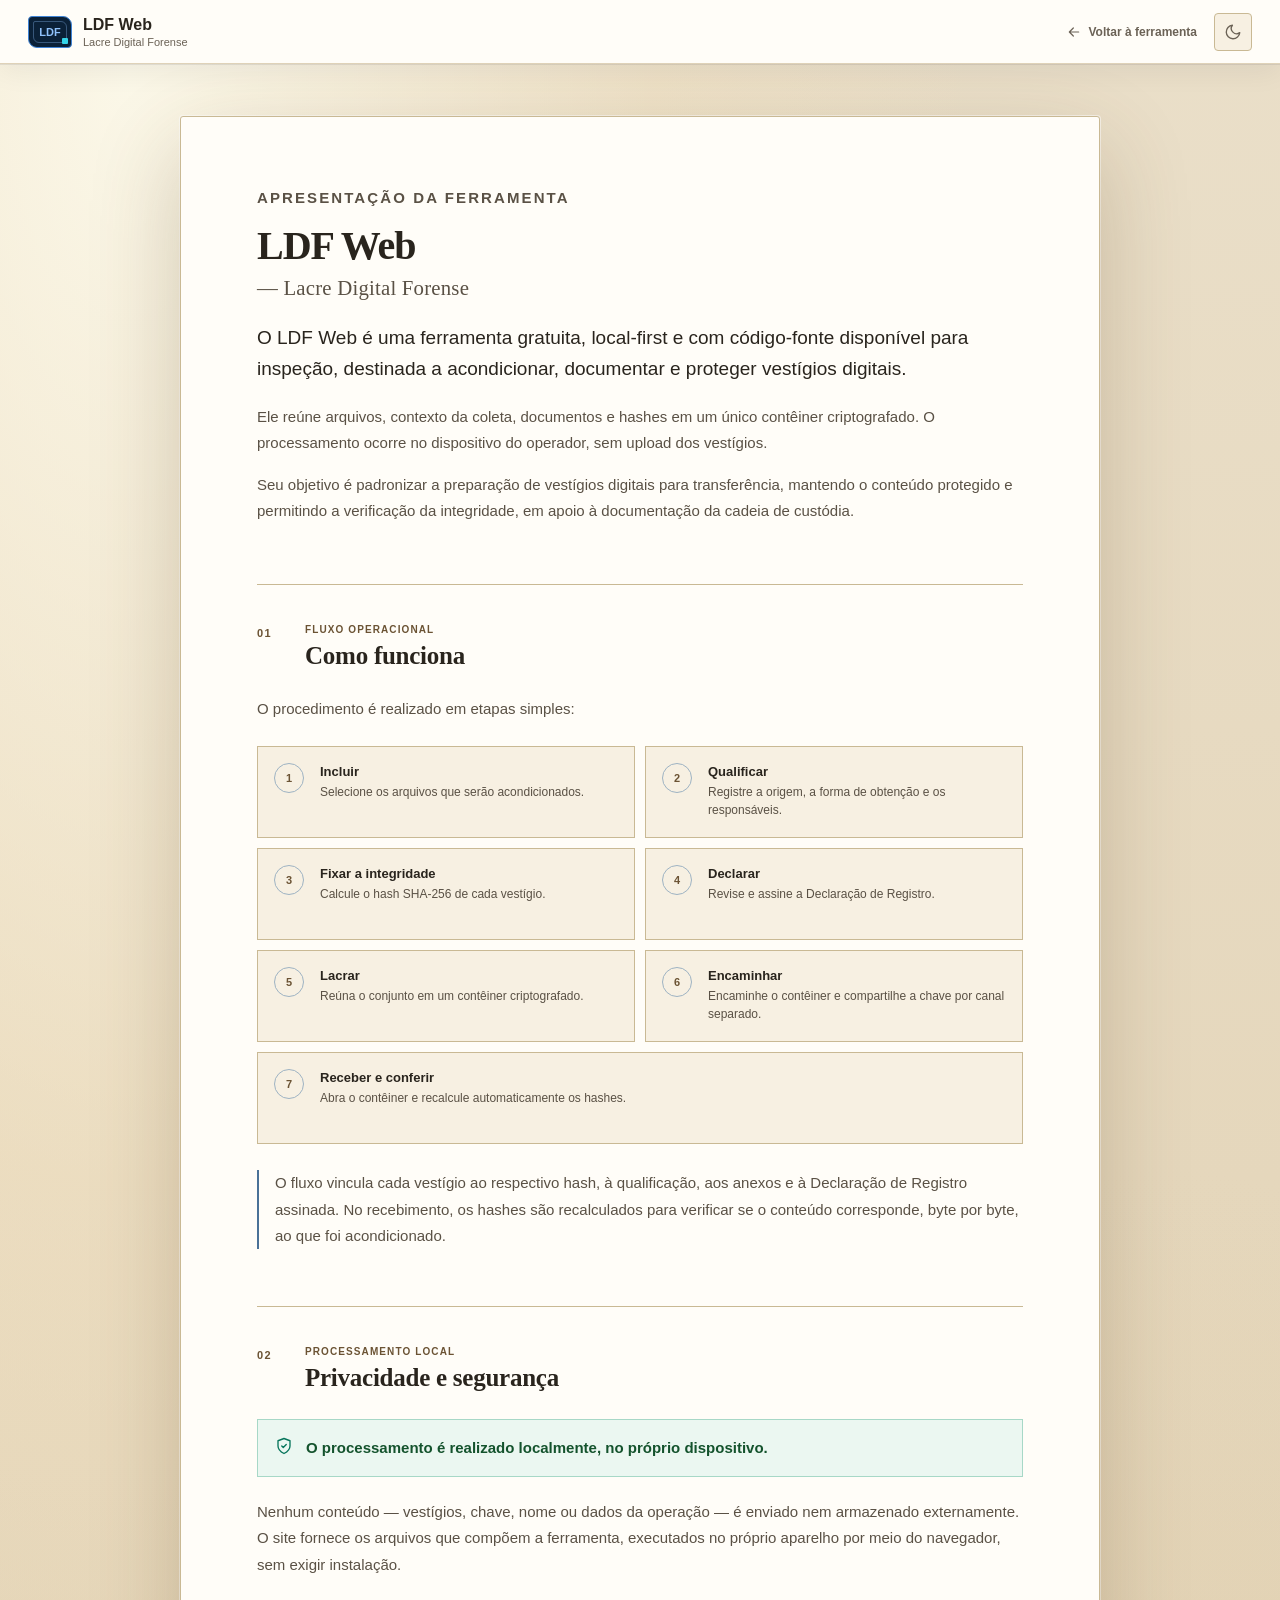
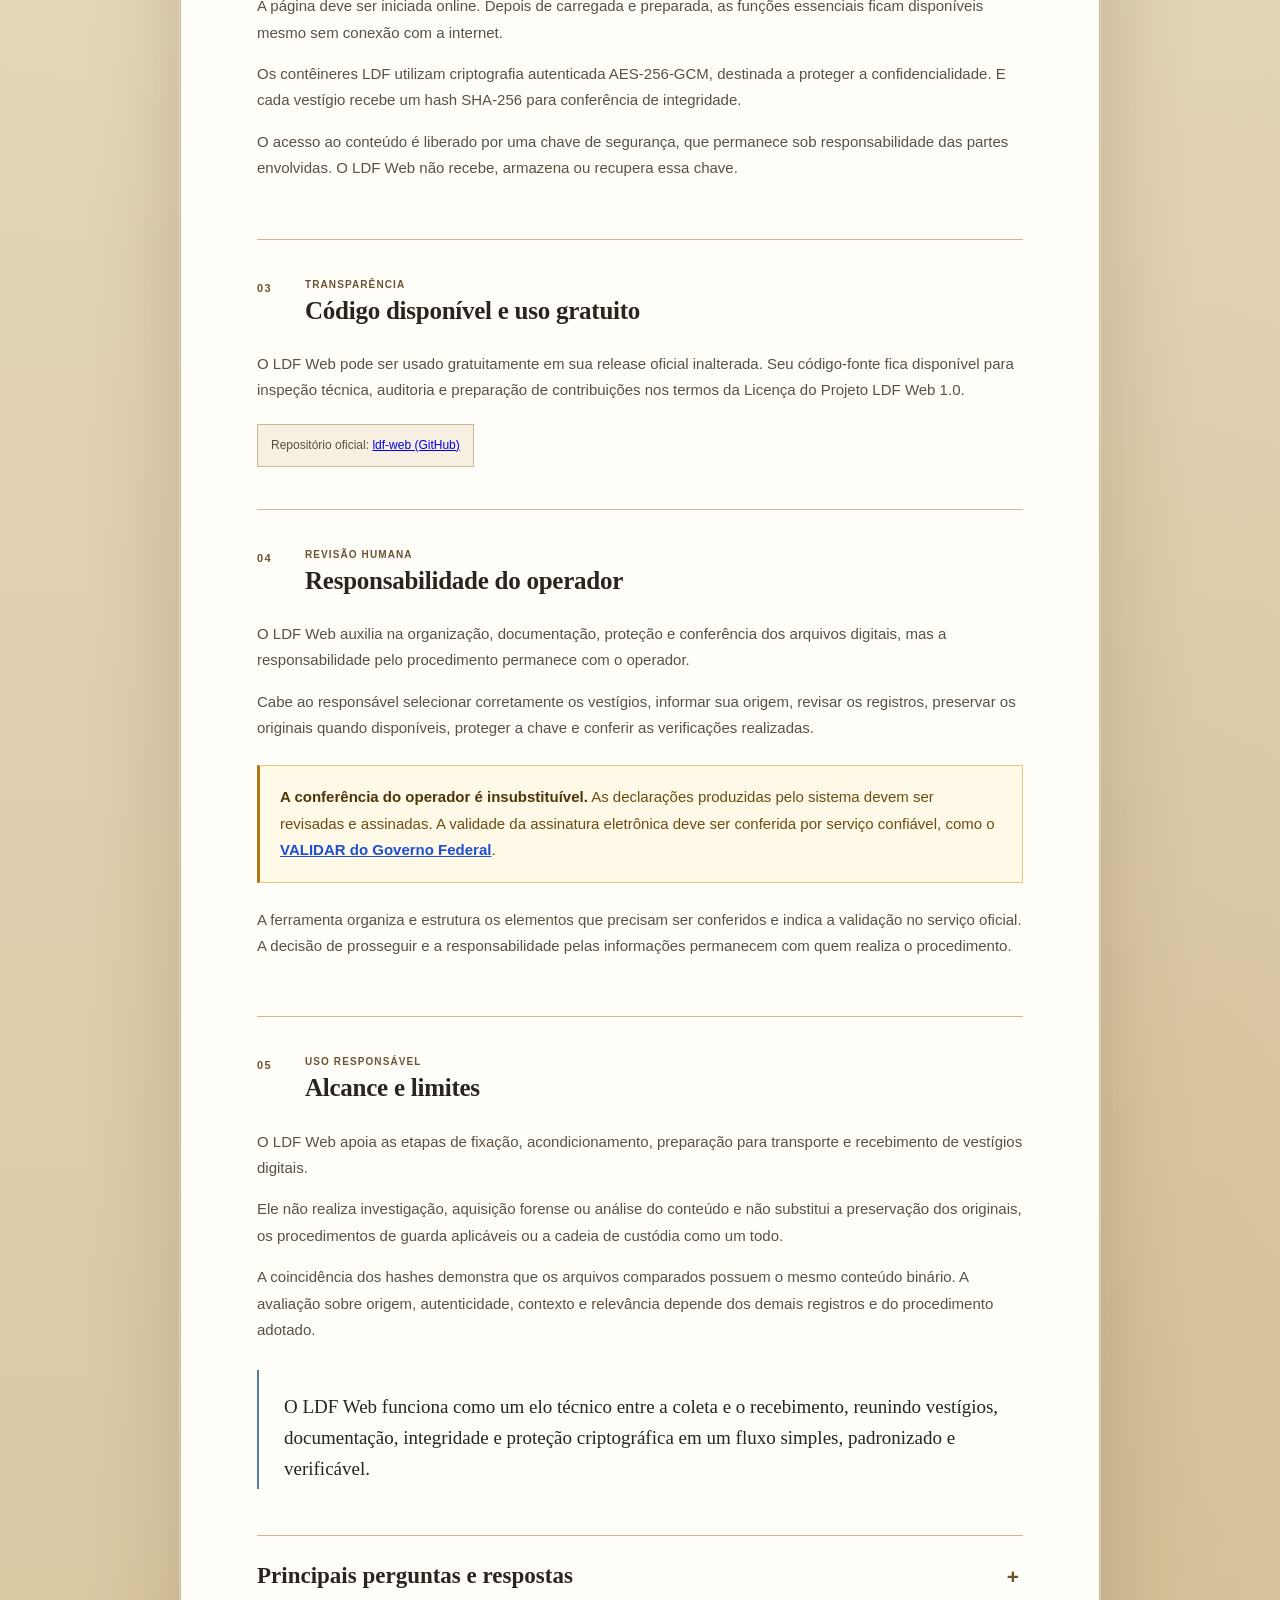
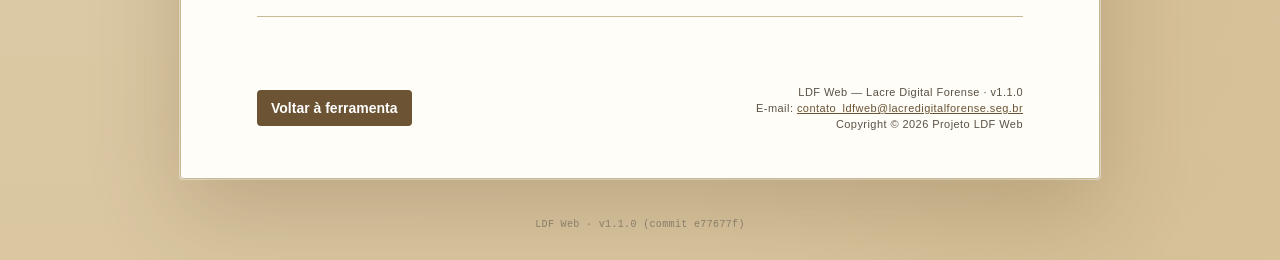
==== commit b50df5bc: "chore(release): publish Beta 1.1.0" ====
--- a/public/sobre.html
+++ b/public/sobre.html
@@ -6,11 +6,12 @@
   <meta name="theme-color" content="#DAC7A1">
   <meta http-equiv="Content-Security-Policy" content="default-src 'self'; script-src 'self'; worker-src 'self'; style-src 'self'; img-src 'self' data:; connect-src 'self'; manifest-src 'self'; object-src 'none'; frame-src 'none'; base-uri 'none'; form-action 'none'">
   <meta name="description" content="Conheça a finalidade, o funcionamento, as garantias e os limites do LDF Web — Lacre Digital Forense.">
+  <link rel="canonical" href="https://lacredigitalforense.seg.br/sobre">
   <title>Sobre o LDF Web — Lacre Digital Forense</title>
   <link rel="manifest" href="manifest.webmanifest">
   <link rel="icon" href="icon.svg" type="image/svg+xml">
-  <script src="theme.js?v=beta-1.0.0"></script>
-  <link rel="stylesheet" href="styles.css?v=beta-1.0.0">
+  <script src="theme.js?v=beta-1.1.0"></script>
+  <link rel="stylesheet" href="styles.css?v=beta-1.1.0">
 </head>
 <body class="about-page page-transition">
   <header class="app-header about-header">
@@ -127,7 +128,7 @@
           contribuições nos termos da Licença do Projeto LDF Web 1.0.
         </p>
         <p class="about-source-status" data-source-state="published">
-          Repositório oficial: <a href="https://github.com/HarpyjafrmBR/ldf-web" target="_blank" rel="noopener noreferrer">ldf-web (GitHub)</a>.
+          Repositório oficial:&nbsp;<a href="https://github.com/HarpyjafrmBR/ldf-web" target="_blank" rel="noopener noreferrer">ldf-web (GitHub)</a>
         </p>
       </section>
 
@@ -197,43 +198,70 @@
         <summary>Principais perguntas e respostas</summary>
         <div class="about-faq-list">
           <details class="about-faq-item">
-            <summary>Como conferir se estou usando o LDF Web oficial?</summary>
-            <p>Confira o endereço oficial, o HTTPS, a versão no rodapé e o <a href="https://github.com/HarpyjafrmBR/ldf-web" target="_blank" rel="noopener noreferrer">repositório público no GitHub</a>. Compare também os hashes publicados.</p>
-          </details>
-          <details class="about-faq-item">
-            <summary>Consigo fechar ou abrir um lote sem internet? E com o site indisponível?</summary>
+            <summary>1. O LDF Web é confiável?</summary>
+            <div class="about-faq-answer">
+              <p>
+                O LDF Web foi desenvolvido com atenção à segurança, à integridade e à
+                transparência. Sua arquitetura <strong>local-first</strong> mantém o
+                processamento dos vestígios, das chaves e dos dados da operação no seu
+                dispositivo, sem enviá-los ao servidor. Como <strong>PWA — aplicativo web
+                que pode ser instalado no computador ou celular</strong>, mantém os recursos
+                necessários no navegador e permite realizar as operações essenciais sem
+                internet, após a preparação inicial online.
+              </p>
+              <p>
+                A proteção combina diferentes camadas: <strong>HTTPS/TLS</strong>, para
+                proteger a conexão com o site; <strong>Política de Segurança de Conteúdo
+                (CSP)</strong>, que restringe quais scripts e recursos a página pode executar
+                ou carregar, ajudando a prevenir a execução de conteúdo não autorizado;
+                <strong>verificação de integridade dos componentes</strong>, antes de liberar
+                a operação; e <strong>criptografia autenticada AES-256-GCM</strong>, para
+                proteger o conteúdo dos contêineres. Os hashes <strong>SHA-256</strong>
+                permitem conferir a integridade dos vestígios.
+              </p>
+              <p>Você também pode verificar esses cuidados na prática:</p>
+              <ul>
+                <li><strong>Compare os hashes SHA-256:</strong> calcule o hash do mesmo arquivo em outra ferramenta e confira se os resultados coincidem.</li>
+                <li><strong>Confira a distribuição:</strong> compare os arquivos utilizados com os hashes de <code>SHA256SUMS.txt</code> da release oficial no GitHub, onde o código está disponível para inspeção.</li>
+                <li><strong>Examine o processamento local:</strong> com arquivos de teste, acompanhe a aba “Rede” (<em>Network</em>) do navegador para verificar se alguma requisição envia seu conteúdo. Após a preparação, também é possível testar a operação sem internet.</li>
+              </ul>
+              <p>Assegure-se de acessar a página oficial da ferramenta. Mantenha seu navegador e seu dispositivo protegidos e atualizados.</p>
+            </div>
+          </details>
+          <details class="about-faq-item">
+            <summary>2. Consigo fechar ou abrir um lote sem internet? E com o site indisponível?</summary>
             <p>Sim, desde que o LDF Web tenha sido inicializado anteriormente no mesmo dispositivo, navegador e perfil.</p>
           </details>
           <details class="about-faq-item">
-            <summary>Posso instalar o LDF Web no computador?</summary>
+            <summary>3. Posso instalar o LDF Web no computador?</summary>
             <p>Sim. Chrome e Edge permitem instalá-lo como aplicativo web, sem instalador tradicional. A instalação também facilita o uso offline.</p>
           </details>
           <details class="about-faq-item">
-            <summary>Perdi a chave de acesso. O sistema consegue recuperá-la?</summary>
+            <summary>4. Perdi a chave de acesso. O sistema consegue recuperá-la?</summary>
             <p>Não. A chave nunca é enviada ou armazenada pelo LDF Web. Sem ela, o lote protegido não poderá ser aberto.</p>
           </details>
           <details class="about-faq-item">
-            <summary>Meus vestígios ou dados da operação são enviados para a internet?</summary>
+            <summary>5. Meus vestígios ou dados da operação são enviados para a internet?</summary>
             <p>Não. Vestígios, chave e informações do lote são processados localmente. A conexão serve para carregar ou atualizar o aplicativo.</p>
           </details>
           <details class="about-faq-item">
-            <summary>O que a conferência do hash comprova?</summary>
+            <summary>6. O que a conferência do hash comprova?</summary>
             <p>Hashes iguais indicam conteúdo binário idêntico. Isso ajuda a detectar alterações, mas não comprova sozinho autoria, origem, veracidade ou validade jurídica.</p>
           </details>
           <details class="about-faq-item">
-            <summary>O LDF Web assina ou valida a assinatura da declaração?</summary>
+            <summary>7. O LDF Web assina ou valida a assinatura da declaração?</summary>
             <p>Não. Ele gera a declaração e inclui o PDF assinado no lote. A assinatura deve ser realizada externamente e conferida em serviço confiável.</p>
           </details>
           <details class="about-faq-item">
-            <summary>O que devo preservar depois de criar um lote?</summary>
+            <summary>8. O que devo preservar depois de criar um lote?</summary>
             <p>Preserve o contêiner LDF, os originais disponíveis, a declaração e os registros do procedimento. Guarde a chave separadamente e com segurança.</p>
           </details>
           <details class="about-faq-item">
-            <summary>Por que os controles ficam bloqueados quando a preparação falha?</summary>
+            <summary>9. Por que os controles ficam bloqueados quando a preparação falha?</summary>
             <p>Para impedir o início de uma operação sem confirmar que todos os componentes locais estão íntegros.</p>
           </details>
           <details class="about-faq-item">
-            <summary>O que acontece se eu fechar ou atualizar a página durante uma operação?</summary>
+            <summary>10. O que acontece se eu fechar ou atualizar a página durante uma operação?</summary>
             <p>A operação pode ser interrompida e os dados ainda não salvos podem ser descartados. Aguarde a conclusão do fechamento ou da abertura do lote e salve os arquivos gerados antes de fechar, atualizar ou sair da página.</p>
           </details>
         </div>
@@ -242,13 +270,16 @@
       <footer class="about-document-footer">
         <a class="button primary" href="index.html" data-page-transition>Voltar à ferramenta</a>
         <div class="about-project-meta">
-          <p>LDF Web — Lacre Digital Forense · v1.0.0 · Beta</p>
-          <p>Contato: <a href="mailto:administrador_LDFWeb@lacredigitalforense.seg.br">administrador_LDFWeb@lacredigitalforense.seg.br</a></p>
-          <p>Todos os direitos reservados ao Projeto LDF Web.</p>
+          <p>LDF Web — Lacre Digital Forense · v1.1.0</p>
+          <p>E-mail: <a href="mailto:contato_ldfweb@lacredigitalforense.seg.br">contato_ldfweb@lacredigitalforense.seg.br</a></p>
+          <p>Copyright © 2026 Projeto LDF Web</p>
         </div>
       </footer>
     </article>
   </main>
 
+  <footer class="build-watermark" aria-label="Identificação da build" data-build-watermark>LDF Web · v1.1.0 (commit local)</footer>
+
+  <script src="runtime-integrity.js?v=beta-1.1.0" defer></script>
 </body>
 </html>
--- a/public/styles.css
+++ b/public/styles.css
@@ -42,6 +42,18 @@
   animation: none;
   transition: opacity .12s ease-in;
 }
+.build-watermark {
+  position: relative;
+  z-index: 1;
+  width: 100%;
+  padding: 13px 16px 17px;
+  color: var(--muted);
+  font: 500 10px/1.4 Consolas, "Segoe UI", monospace;
+  letter-spacing: .035em;
+  text-align: center;
+  opacity: .68;
+}
+body.about-page > .build-watermark { margin-top: -46px; padding-bottom: 28px; }
 .startup-brand-pending body.operational-page > :not(.startup-brand) { visibility: hidden; }
 .startup-brand-pending body.page-transition { animation: none; }
 .startup-brand-pending .startup-brand { visibility: visible; }
@@ -848,6 +860,12 @@
   line-height: 1.45;
 }
 .about-faq-item > p { margin: 0; padding: 0 34px 18px 0; font-size: 13px; line-height: 1.6; }
+.about-faq-answer { padding: 0 34px 18px 0; }
+.about-faq-answer > p { margin: 0 0 12px; font-size: 13px; line-height: 1.6; }
+.about-faq-answer > p:last-child { margin-bottom: 0; }
+.about-faq-answer ul { margin: 0 0 14px; padding-left: 19px; color: var(--about-copy); font-size: 13px; line-height: 1.6; }
+.about-faq-answer li + li { margin-top: 7px; }
+.about-faq-answer code { color: inherit; font-size: .94em; }
 .about-faq summary:focus-visible { outline: 2px solid var(--about-accent); outline-offset: 3px; }
 .about-faq a { color: var(--about-accent); }
 .about-document-footer {
@@ -856,11 +874,11 @@
   justify-content: space-between;
   gap: 20px;
   padding-top: 34px;
-  border-top: 1px solid var(--about-rule);
 }
 .about-document-footer p { margin: 0; font-size: 11px; letter-spacing: .04em; line-height: 1.3; }
-.about-project-meta { display: grid; gap: 2px; text-align: right; }
-.about-project-meta a { color: var(--about-accent); }
+.about-project-meta { display: grid; min-width: 0; gap: 2px; text-align: right; }
+.about-project-meta p { min-width: 0; overflow-wrap: anywhere; }
+.about-project-meta a { color: var(--about-accent); overflow-wrap: anywhere; word-break: break-word; }
 
 /*
  * Soberania Jurídica & Transparência: o tema claro usa superfícies semelhantes
@@ -1172,6 +1190,7 @@
   .about-document-footer { align-items: stretch; flex-direction: column; }
   .about-document-footer .button { width: 100%; }
   .about-project-meta { text-align: left; }
+  .about-faq-answer { padding-right: 24px; }
 }
 
 @media (max-width: 380px) {
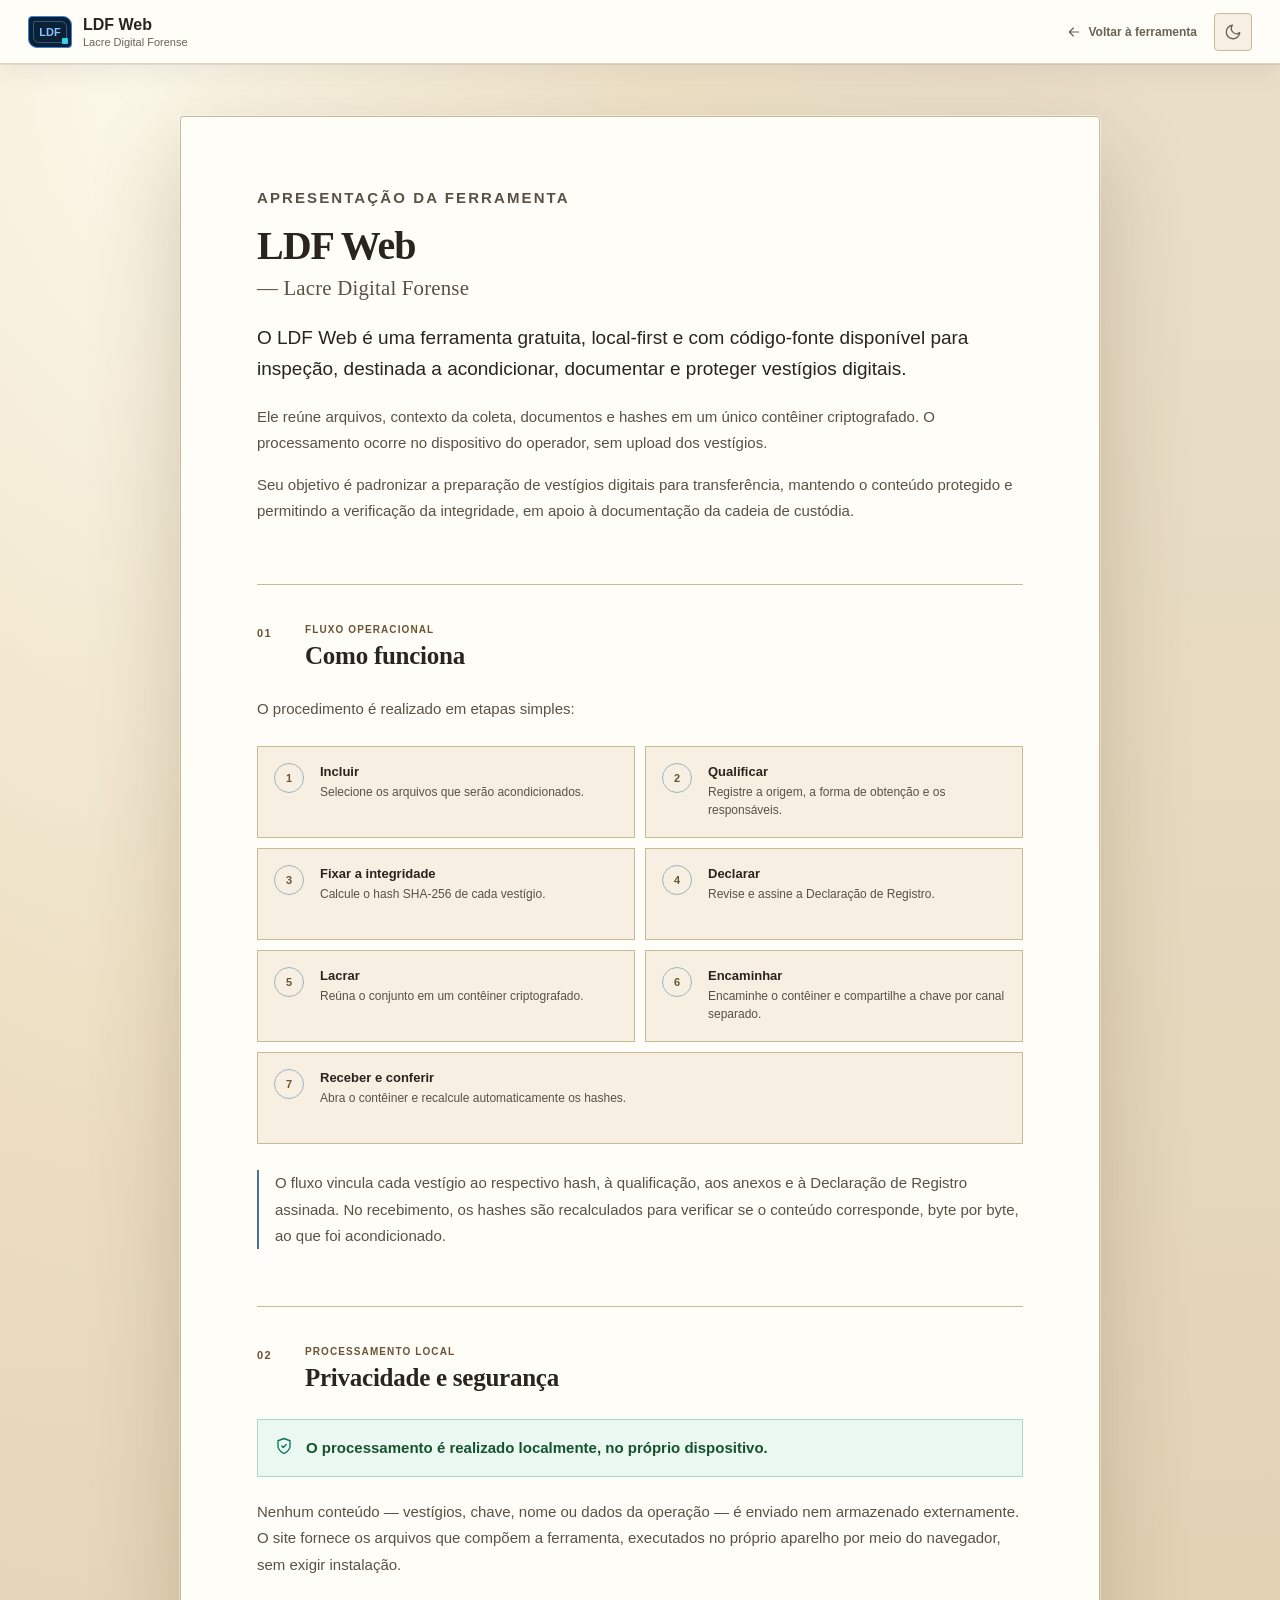
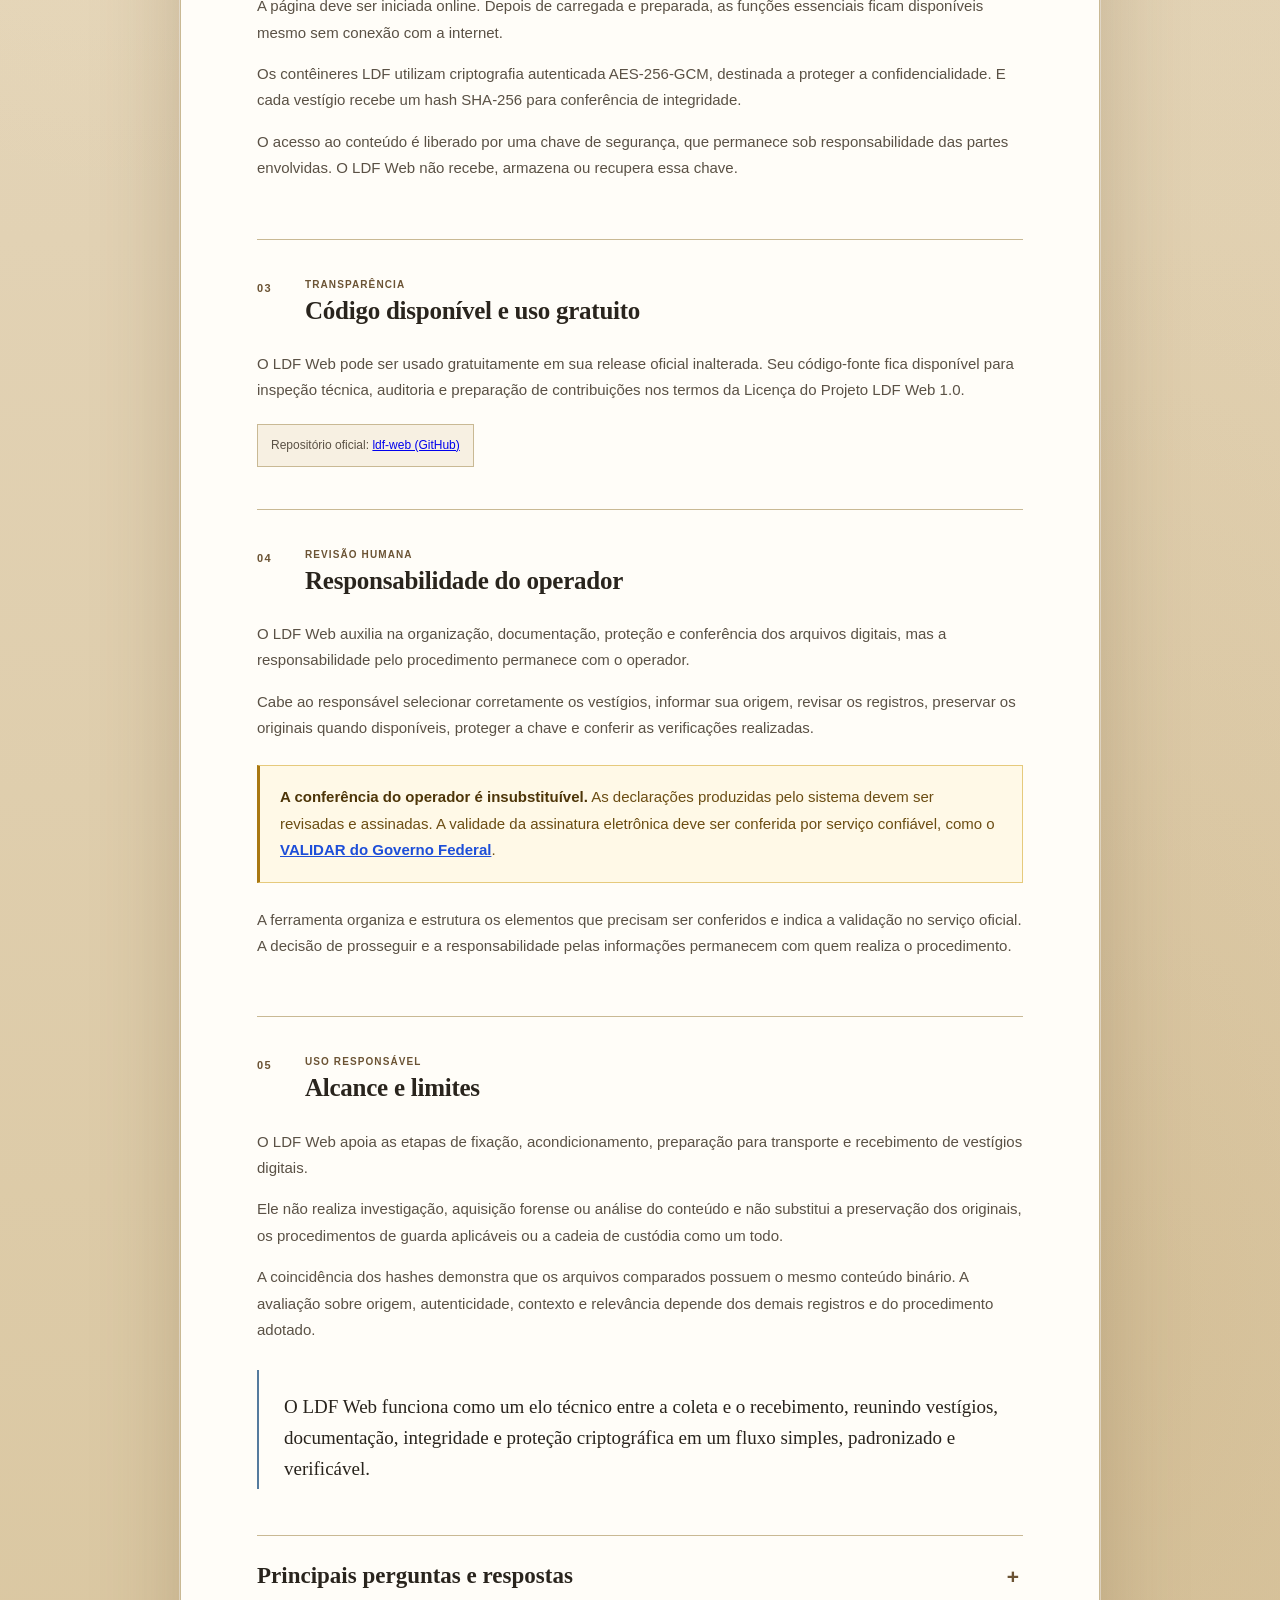
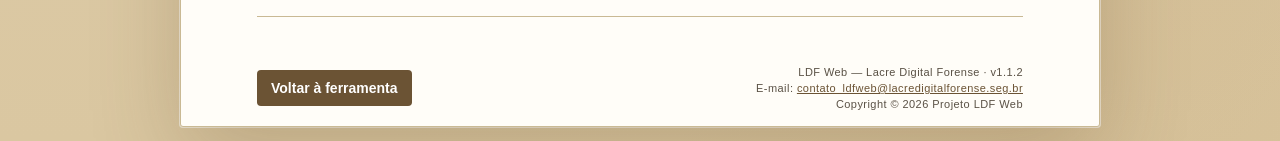
==== commit e6f0cca6: "release: publish LDF Web Beta 1.1.2" ====
--- a/public/sobre.html
+++ b/public/sobre.html
@@ -10,8 +10,8 @@
   <title>Sobre o LDF Web — Lacre Digital Forense</title>
   <link rel="manifest" href="manifest.webmanifest">
   <link rel="icon" href="icon.svg" type="image/svg+xml">
-  <script src="theme.js?v=beta-1.1.0"></script>
-  <link rel="stylesheet" href="styles.css?v=beta-1.1.0">
+  <script src="theme.js?v=beta-1.1.2"></script>
+  <link rel="stylesheet" href="styles.css?v=beta-1.1.2">
 </head>
 <body class="about-page page-transition">
   <header class="app-header about-header">
@@ -202,21 +202,21 @@
             <div class="about-faq-answer">
               <p>
                 O LDF Web foi desenvolvido com atenção à segurança, à integridade e à
-                transparência. Sua arquitetura <strong>local-first</strong> mantém o
+                transparência. Sua arquitetura local-first mantém o
                 processamento dos vestígios, das chaves e dos dados da operação no seu
-                dispositivo, sem enviá-los ao servidor. Como <strong>PWA — aplicativo web
-                que pode ser instalado no computador ou celular</strong>, mantém os recursos
+                dispositivo, sem enviá-los ao servidor. Como PWA — aplicativo web
+                que pode ser instalado no computador ou celular, mantém os recursos
                 necessários no navegador e permite realizar as operações essenciais sem
                 internet, após a preparação inicial online.
               </p>
               <p>
-                A proteção combina diferentes camadas: <strong>HTTPS/TLS</strong>, para
-                proteger a conexão com o site; <strong>Política de Segurança de Conteúdo
-                (CSP)</strong>, que restringe quais scripts e recursos a página pode executar
+                A proteção combina diferentes camadas: HTTPS/TLS, para
+                proteger a conexão com o site; Política de Segurança de Conteúdo
+                (CSP), que restringe quais scripts e recursos a página pode executar
                 ou carregar, ajudando a prevenir a execução de conteúdo não autorizado;
-                <strong>verificação de integridade dos componentes</strong>, antes de liberar
-                a operação; e <strong>criptografia autenticada AES-256-GCM</strong>, para
-                proteger o conteúdo dos contêineres. Os hashes <strong>SHA-256</strong>
+                verificação de integridade dos componentes, antes de liberar
+                a operação; e criptografia autenticada AES-256-GCM, para
+                proteger o conteúdo dos contêineres. Os hashes SHA-256
                 permitem conferir a integridade dos vestígios.
               </p>
               <p>Você também pode verificar esses cuidados na prática:</p>
@@ -270,7 +270,7 @@
       <footer class="about-document-footer">
         <a class="button primary" href="index.html" data-page-transition>Voltar à ferramenta</a>
         <div class="about-project-meta">
-          <p>LDF Web — Lacre Digital Forense · v1.1.0</p>
+          <p>LDF Web — Lacre Digital Forense · v1.1.2</p>
           <p>E-mail: <a href="mailto:contato_ldfweb@lacredigitalforense.seg.br">contato_ldfweb@lacredigitalforense.seg.br</a></p>
           <p>Copyright © 2026 Projeto LDF Web</p>
         </div>
@@ -278,8 +278,6 @@
     </article>
   </main>
 
-  <footer class="build-watermark" aria-label="Identificação da build" data-build-watermark>LDF Web · v1.1.0 (commit local)</footer>
-
-  <script src="runtime-integrity.js?v=beta-1.1.0" defer></script>
+  <script src="runtime-integrity.js?v=beta-1.1.2" defer></script>
 </body>
 </html>
--- a/public/styles.css
+++ b/public/styles.css
@@ -53,7 +53,8 @@
   text-align: center;
   opacity: .68;
 }
-body.about-page > .build-watermark { margin-top: -46px; padding-bottom: 28px; }
+body.operational-page main { padding-bottom: 14px; }
+body.operational-page > .build-watermark { padding: 0 16px 14px; }
 .startup-brand-pending body.operational-page > :not(.startup-brand) { visibility: hidden; }
 .startup-brand-pending body.page-transition { animation: none; }
 .startup-brand-pending .startup-brand { visibility: visible; }
@@ -703,12 +704,12 @@
   z-index: 1;
   max-width: none;
   min-height: calc(100vh - 64px);
-  padding: 52px 28px 72px;
+  padding: 52px 28px 14px;
 }
 .about-document {
   width: min(920px, 100%);
   margin: 0 auto;
-  padding: 68px 76px 46px;
+  padding: 68px 76px 14px;
   border: 1px solid var(--about-rule);
   border-radius: 3px;
   background-color: var(--about-paper);
@@ -873,7 +874,7 @@
   align-items: center;
   justify-content: space-between;
   gap: 20px;
-  padding-top: 34px;
+  padding-top: 14px;
 }
 .about-document-footer p { margin: 0; font-size: 11px; letter-spacing: .04em; line-height: 1.3; }
 .about-project-meta { display: grid; min-width: 0; gap: 2px; text-align: right; }
@@ -1108,8 +1109,8 @@
   .workflow-band { grid-template-columns: 1fr 1fr; }
   .workflow-actions { grid-column: 1 / -1; justify-content: stretch; }
   .workflow-actions .button { flex: 1; }
-  .about-main { padding: 38px 18px 56px; }
-  .about-document { padding: 54px 52px 40px; }
+  .about-main { padding: 38px 18px 14px; }
+  .about-document { padding: 54px 52px 14px; }
   #metadata-dialog .qualification-layout { grid-template-columns: 1fr; }
   #metadata-dialog .qualification-aside { border-top: 1px solid var(--qualification-line-soft); border-left: 0; }
 }
@@ -1175,8 +1176,8 @@
   .guidance-support-item + .guidance-support-item { padding-left: 0; border-top: 1px solid var(--border); border-left: 0; }
   .guidance-footer-action { align-items: stretch; flex-direction: column; }
   .guidance-footer-action .button { width: 100%; }
-  .about-main { padding: 20px 12px 36px; }
-  .about-document { padding: 37px 22px 30px; border-radius: 2px; }
+  .about-main { padding: 20px 12px 14px; }
+  .about-document { padding: 37px 22px 14px; border-radius: 2px; }
   .about-hero { padding-bottom: 30px; }
   .about-hero h1 { font-size: 32px; }
   .about-document .about-lead { font-size: 17px; }
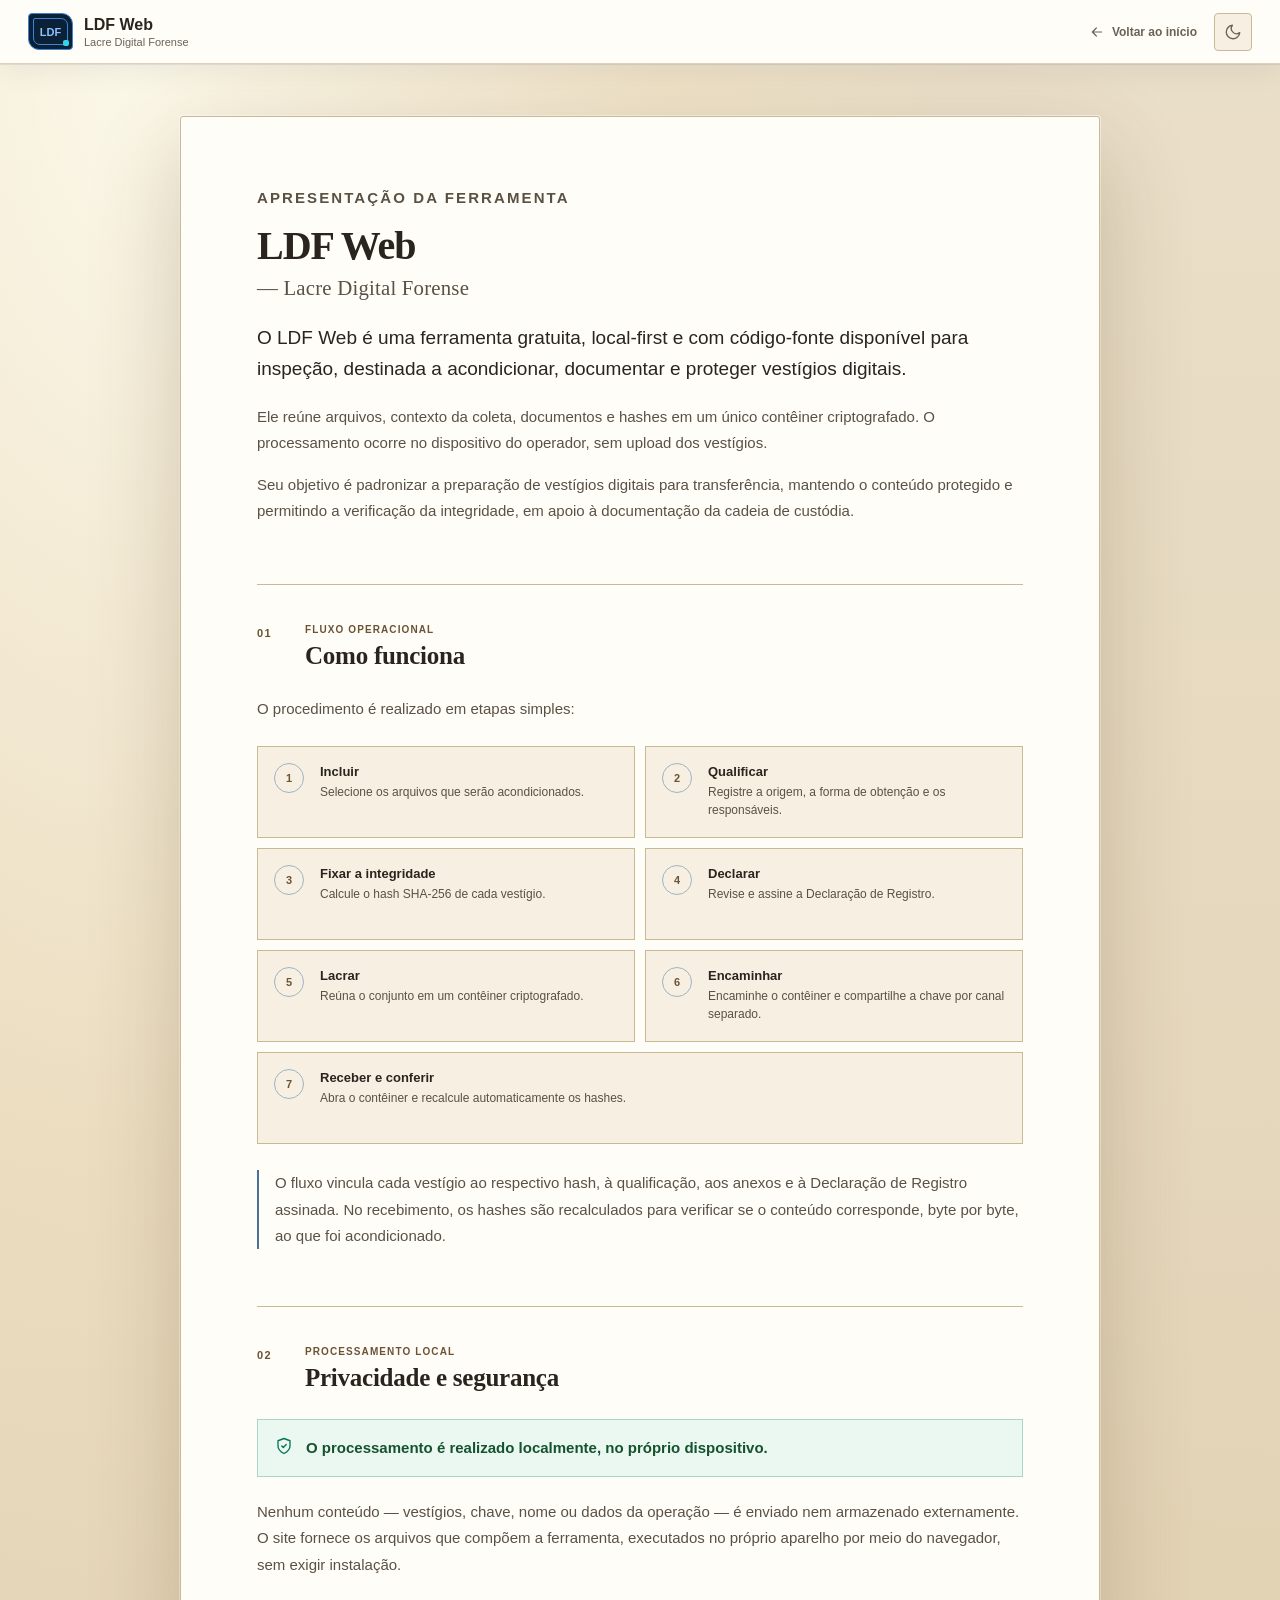
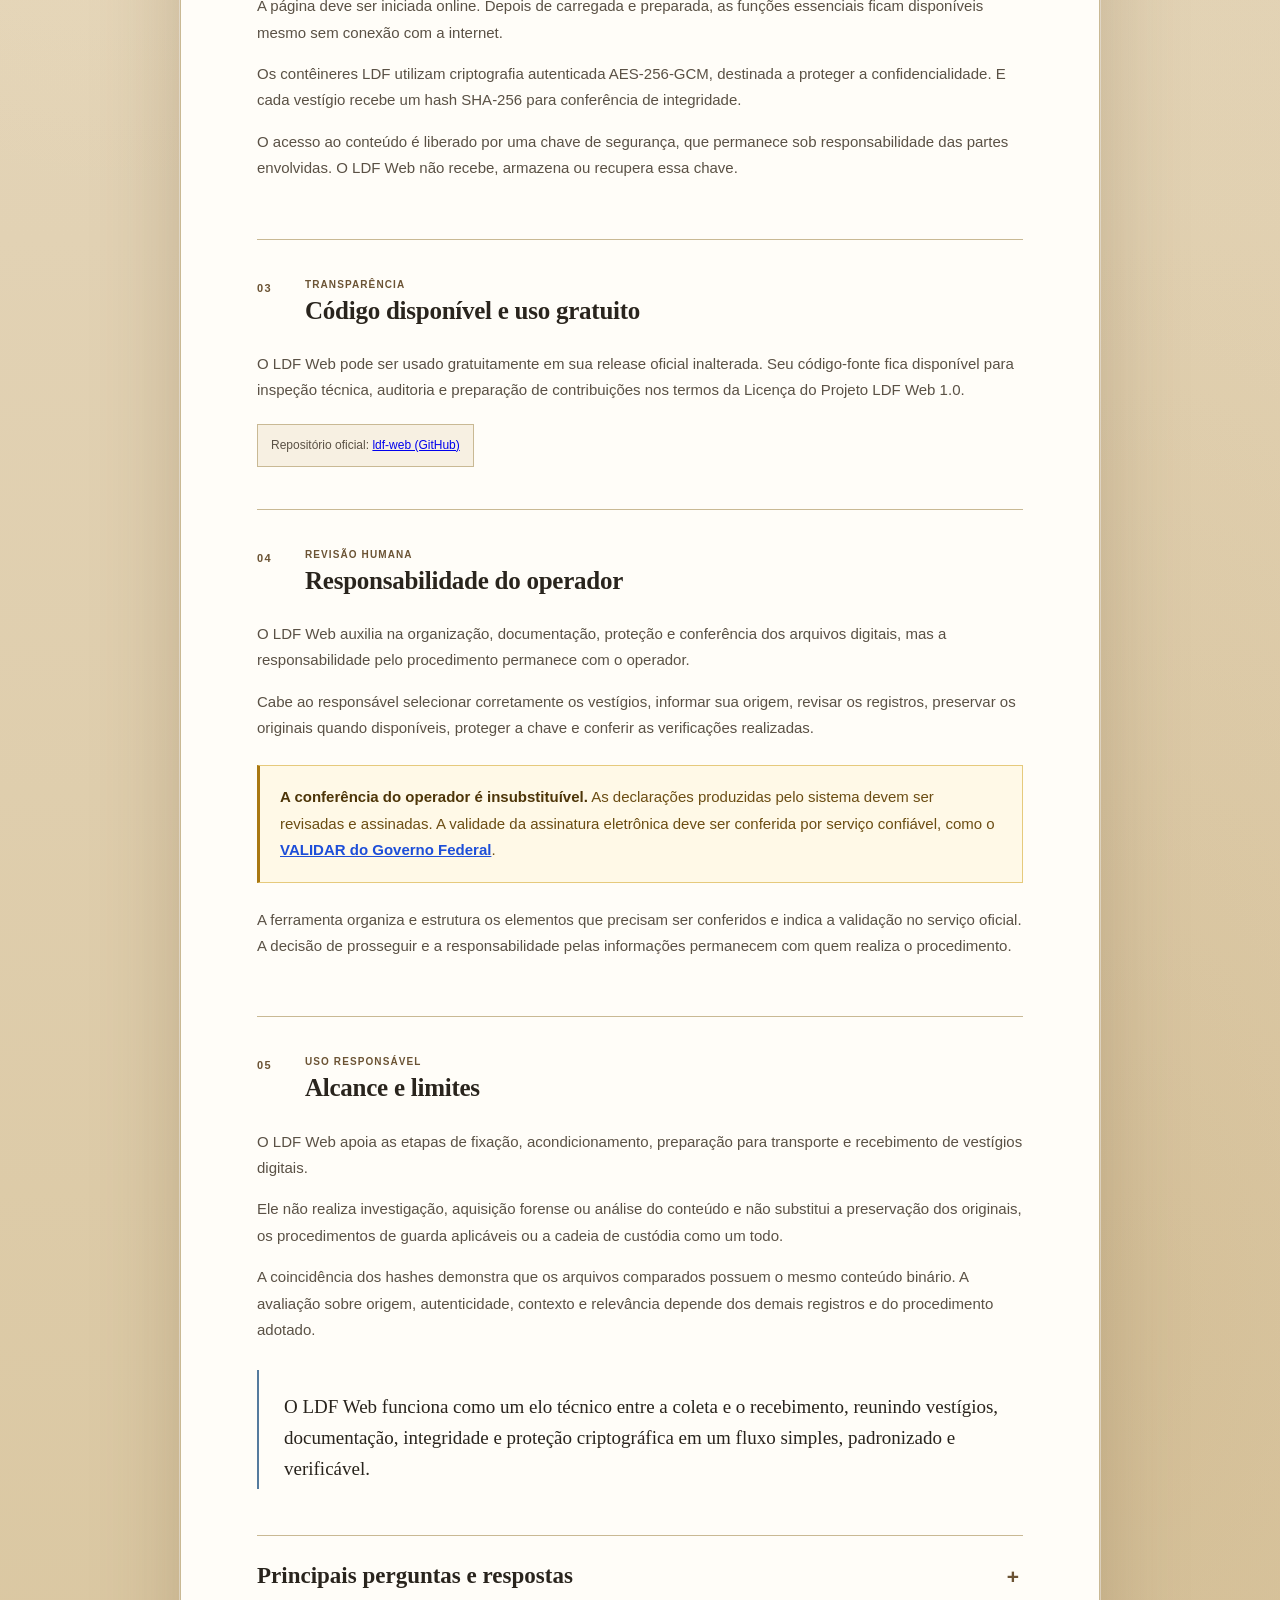
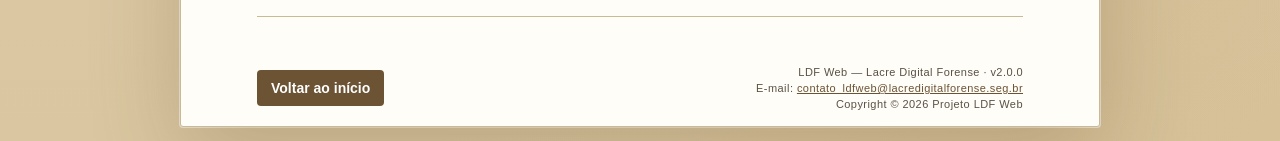
==== commit 6d9f9665: "chore(release): prepare LDF Web v2.0.0" ====
--- a/public/sobre.html
+++ b/public/sobre.html
@@ -10,12 +10,12 @@
   <title>Sobre o LDF Web — Lacre Digital Forense</title>
   <link rel="manifest" href="manifest.webmanifest">
   <link rel="icon" href="icon.svg" type="image/svg+xml">
-  <script src="theme.js?v=beta-1.1.2"></script>
-  <link rel="stylesheet" href="styles.css?v=beta-1.1.2">
+  <script src="theme.js?v=beta-2.0.0"></script>
+  <link rel="stylesheet" href="styles.css?v=beta-2.0.0">
 </head>
 <body class="about-page page-transition">
   <header class="app-header about-header">
-    <a class="brand about-brand" href="index.html" data-page-transition aria-label="Voltar ao LDF Web">
+    <a class="brand about-brand" href="index.html" data-page-transition aria-label="Voltar ao início">
       <span class="brand-mark" aria-hidden="true">LDF</span>
       <span class="brand-copy">
         <strong>LDF Web</strong>
@@ -25,7 +25,7 @@
     <div class="header-actions">
       <a class="about-back-link" href="index.html" data-page-transition>
         <svg aria-hidden="true" viewBox="0 0 24 24"><path d="M19 12H5M11 18l-6-6 6-6"/></svg>
-        <span>Voltar à ferramenta</span>
+        <span>Voltar ao início</span>
       </a>
       <button id="theme-toggle" class="icon-button theme-toggle" type="button" title="Usar tema escuro" aria-label="Usar tema escuro">
         <svg data-theme-icon="dark" aria-hidden="true" viewBox="0 0 24 24"><path d="M21 12.8A9 9 0 1 1 11.2 3 7 7 0 0 0 21 12.8Z"/></svg>
@@ -268,9 +268,9 @@
       </details>
 
       <footer class="about-document-footer">
-        <a class="button primary" href="index.html" data-page-transition>Voltar à ferramenta</a>
+        <a class="button primary" href="index.html" data-page-transition>Voltar ao início</a>
         <div class="about-project-meta">
-          <p>LDF Web — Lacre Digital Forense · v1.1.2</p>
+          <p>LDF Web — Lacre Digital Forense · v2.0.0</p>
           <p>E-mail: <a href="mailto:contato_ldfweb@lacredigitalforense.seg.br">contato_ldfweb@lacredigitalforense.seg.br</a></p>
           <p>Copyright © 2026 Projeto LDF Web</p>
         </div>
@@ -278,6 +278,6 @@
     </article>
   </main>
 
-  <script src="runtime-integrity.js?v=beta-1.1.2" defer></script>
+  <script src="runtime-integrity.js?v=beta-2.0.0" defer></script>
 </body>
 </html>
--- a/public/styles.css
+++ b/public/styles.css
@@ -216,8 +216,8 @@
 .environment-detail { padding: 0 11px 10px 38px; font-size: 12px; line-height: 1.5; }
 .privacy-strip:has(.warning) { border-color: #66572e; background: #211c11; }
 .privacy-strip:has(.preparation-failed) { border-color: #744040; background: #251414; }
-.privacy-strip .warning { color: #ffd58a; }
-.privacy-strip .preparation-failed { color: #ff9b9b; }
+.privacy-strip .warning, .privacy-strip:has(.warning) summary svg { color: #ffd58a; }
+.privacy-strip .preparation-failed, .privacy-strip:has(.preparation-failed) summary svg { color: #ff9b9b; }
 .temporal-preflight { margin-bottom: 10px; padding: 0; border: 1px solid var(--border-soft); border-left: 3px solid #64748b; background: var(--chrome-soft); border-radius: var(--radius); }
 #create-panel > .temporal-preflight,
 #audit-panel > .temporal-preflight { margin-top: 0; margin-bottom: 14px; }
@@ -267,10 +267,13 @@
 .label-row { display: flex; justify-content: space-between; align-items: baseline; gap: 12px; }
 input, textarea, select { width: 100%; border: 1px solid var(--border); border-radius: 4px; background: var(--field-surface); color: var(--text); padding: 9px 10px; outline: none; }
 input { height: 38px; }
-textarea { resize: vertical; line-height: 1.45; }
+textarea { resize: vertical; line-height: 1.45; overflow-y: auto; overflow-x: hidden; overflow-wrap: anywhere; }
+textarea.scrollable-text-field { height: 38px; min-height: 38px; max-height: 38px; resize: none; line-height: 18px; }
 select { min-height: 38px; margin-bottom: 7px; }
 input:focus, textarea:focus, select:focus { border-color: var(--blue); box-shadow: 0 0 0 2px var(--focus-ring); }
-input.invalid, textarea.invalid { border-color: var(--red); }
+input.invalid, textarea.invalid, select.invalid, .source-type-group:has(input.invalid) { border-color: var(--red); }
+.field .field-error { display: block; margin-top: 5px; color: var(--red); font-size: 11px; line-height: 1.35; }
+.field .field-error[hidden] { display: none; }
 .input-action { display: grid; grid-template-columns: 1fr 38px; }
 .input-action input { border-radius: 4px 0 0 4px; }
 .input-action .icon-button { border-radius: 0 4px 4px 0; border-left: 0; }
@@ -322,7 +325,6 @@
 .step strong { color: var(--text); font-size: 12px; }
 .step small { margin-top: 3px; font-size: 10px; }
 .step.current > span { background: var(--blue); border-color: var(--blue); color: var(--on-accent); }
-#step-two.current > span { background: var(--green); border-color: var(--green); }
 .step.complete > span { background: var(--green); border-color: var(--green); color: white; }
 .workflow-actions { display: flex; justify-content: flex-end; gap: 8px; }
 
@@ -379,7 +381,7 @@
 .c2pa-indicator { position: relative; flex: 0 0 auto; padding: 4px 6px; }
 .c2pa-indicator.detected { border-color: #4b83b9; background: #17314a; color: #b9ddff; }
 .c2pa-indicator.muted { opacity: .68; }
-.c2pa-indicator::after { position: absolute; z-index: 20; left: 0; top: calc(100% + 7px); width: min(310px, 72vw); padding: 8px 9px; border: 1px solid #526477; border-radius: 4px; background: #0a0f14; color: #e2e8f0; box-shadow: 0 8px 22px rgba(0,0,0,.42); content: attr(data-tooltip); font: 400 11px/1.4 system-ui, sans-serif; letter-spacing: normal; text-align: left; opacity: 0; pointer-events: none; transform: translateY(-3px); transition: opacity .12s ease, transform .12s ease; }
+.c2pa-indicator::after { position: absolute; z-index: 20; right: 0; top: calc(100% + 7px); width: min(310px, 72vw); padding: 8px 9px; border: 1px solid #526477; border-radius: 4px; background: #0a0f14; color: #e2e8f0; box-shadow: 0 8px 22px rgba(0,0,0,.42); content: attr(data-tooltip); font: 400 11px/1.4 system-ui, sans-serif; letter-spacing: normal; text-align: left; opacity: 0; pointer-events: none; transform: translateY(-3px); transition: opacity .12s ease, transform .12s ease; }
 .c2pa-indicator:hover::after, .c2pa-indicator:focus-visible::after { opacity: 1; transform: translateY(0); }
 .file-info-button { padding: 4px 7px; border-color: transparent; background: transparent; color: #8dc5ff; font-weight: 600; letter-spacing: 0; text-decoration: underline; text-underline-offset: 2px; }
 .file-info-button:hover, .file-info-button:focus-visible { color: #c4e3ff; }
@@ -415,7 +417,10 @@
 .pdf-metadata-source h4 { margin: 0; font-size: 12px; }
 .pdf-metadata-source .file-info-fields { margin-top: 8px; }
 #file-info-pdf-xmp-raw-text { max-height: 280px; margin: 8px 0 0; padding: 10px; overflow: auto; border: 1px solid var(--border-soft); background: #090d12; color: #d7e0e9; font: 10px/1.45 ui-monospace, SFMono-Regular, Consolas, monospace; white-space: pre-wrap; overflow-wrap: anywhere; user-select: text; }
-.dialog-heading { display: flex; justify-content: space-between; align-items: flex-start; margin-bottom: 18px; }
+.dialog-heading { display: flex; justify-content: space-between; align-items: flex-start; gap: 12px; min-width: 0; margin-bottom: 18px; }
+/* O nome do arquivo pode ser longo; o cabeçalho deve encolher, não alargar o formulário. */
+.dialog-heading > :not(.icon-button) { min-width: 0; }
+.dialog-heading .icon-button { flex: none; }
 .dialog-heading h2 { margin: 0; max-width: 640px; overflow: hidden; text-overflow: ellipsis; white-space: nowrap; }
 .dialog-grid { display: grid; grid-template-columns: 1fr 1fr; gap: 0 14px; }
 .full-span { grid-column: 1 / -1; }
@@ -672,15 +677,16 @@
 .hidden, .visually-hidden { display: none !important; }
 
 /* A apresentação pública compartilha a paleta da ferramenta e preserva a caixa lisa. */
-.about-page {
+.about-page,
+.about-session-page {
   --about-paper: var(--surface);
   --about-paper-soft: var(--surface-2);
   --about-rule: var(--border);
   --about-heading: var(--text);
   --about-copy: #c4ced8;
   --about-accent: var(--blue);
-  min-height: 100vh;
-}
+}
+.about-page { min-height: 100vh; }
 .about-header {
   position: relative;
   z-index: 2;
@@ -933,9 +939,9 @@
 html[data-theme="light"] .privacy-strip { color: #14532d; border-color: var(--border-soft); background: var(--chrome-soft); }
 html[data-theme="light"] .privacy-strip summary > span { color: #047857; }
 html[data-theme="light"] .privacy-strip:has(.warning) { border-color: #f0c96d; background: #fffbeb; }
-html[data-theme="light"] .privacy-strip .warning { color: #92400e; }
+html[data-theme="light"] .privacy-strip .warning, html[data-theme="light"] .privacy-strip:has(.warning) summary svg { color: #92400e; }
 html[data-theme="light"] .privacy-strip:has(.preparation-failed) { border-color: #fecaca; background: #fef2f2; }
-html[data-theme="light"] .privacy-strip .preparation-failed { color: #b91c1c; }
+html[data-theme="light"] .privacy-strip .preparation-failed, html[data-theme="light"] .privacy-strip:has(.preparation-failed) summary svg { color: #b91c1c; }
 html[data-theme="light"] .temporal-preflight.coherent .temporal-preflight-heading > strong { color: #047857; }
 html[data-theme="light"] .temporal-preflight.warning { border-color: #f0c96d; border-left-color: #b45309; background: #fffbeb; }
 html[data-theme="light"] .temporal-preflight.warning .temporal-preflight-heading > strong { color: #92400e; }
@@ -1086,7 +1092,8 @@
 html[data-theme="light"] .guidance-references p,
 html[data-theme="light"] .guidance-footer-action p { color: var(--muted); }
 html[data-theme="light"] .guidance-references a { color: var(--blue); }
-html[data-theme="light"] .about-page {
+html[data-theme="light"] .about-page,
+html[data-theme="light"] .about-session-page {
   --about-copy: #5a5145;
 }
 html[data-theme="light"] .about-header { box-shadow: 0 1px 0 rgba(15, 23, 42, .08), 0 8px 28px rgba(15, 23, 42, .06); }
@@ -1140,6 +1147,7 @@
   .evidence-item { grid-template-columns: 1fr; }
   .evidence-title-line { align-items: flex-start; flex-wrap: wrap; }
   .evidence-title-line strong { flex-basis: 100%; }
+  .c2pa-indicator::after { left: 0; right: auto; }
   .evidence-actions { justify-content: flex-end; }
   .workflow-band { grid-template-columns: 1fr; align-items: stretch; }
   .workflow-actions { grid-column: auto; flex-direction: column; }
@@ -1207,3 +1215,222 @@
   .startup-brand { display: none; }
   *, *::before, *::after { scroll-behavior: auto !important; animation-duration: .01ms !important; animation-iteration-count: 1 !important; transition-duration: .01ms !important; }
 }
+
+/* Reaproveitamento explícito por campo; cores da qualificação operacional. */
+#metadata-dialog .reuse-disclosure { margin-top: 6px; max-width: 100%; }
+#metadata-dialog .reuse-disclosure summary { color: var(--muted); font-size: 11px; cursor: pointer; }
+#metadata-dialog .reuse-disclosure select { display: block; width: 100%; min-width: 0; margin-top: 6px; }
+#metadata-dialog .reuse-status { color: var(--muted); font-size: 12px; margin: 0 0 12px; }
+#metadata-dialog .reuse-status:empty { display: none; }
+
+.about-session-page .about-source-status a { color: var(--about-accent); }
+/* Preparação progressiva: a paleta operacional continua sendo a fonte dos tokens. */
+[hidden] { display: none !important; }
+.home { max-width: 880px; margin: 0 auto; padding: 38px 0; text-align: center; }
+.home-brand { display: flex; flex-direction: column; align-items: center; gap: 14px; }
+.home h1 { font-size: clamp(27px, 4vw, 38px); line-height: 1.2; }
+.home-lead { max-width: 600px; margin: 22px auto; color: var(--muted); line-height: 1.65; }
+html[data-theme="light"] .home .home-lead,
+html[data-theme="light"] .home .support-tab,
+html[data-theme="light"] .home .eyebrow,
+html[data-theme="light"] .home .intro-learn-more { color: var(--text); }
+.choices { display: grid; grid-template-columns: 1fr 1fr; gap: 16px; margin: 30px 0 24px; }
+.choice { display: flex; flex-direction: column; align-items: flex-start; gap: 22px; padding: 25px; min-height: 155px; text-align: left; color: var(--text); border: 1px solid var(--border); border-radius: 14px; background: var(--surface); }
+.choice strong { font-size: 21px; }
+.choice span { line-height: 1.5; }
+.choice.primary { color: var(--on-accent); background: var(--blue); }
+.choice.tab-button::after { display: none; }
+.home-links { display: flex; align-items: center; justify-content: center; flex-wrap: wrap; gap: 20px; }
+.button.ghost { color: var(--text); }
+.step-rail { display: grid; grid-template-columns: repeat(4, minmax(0, 1fr)); gap: 8px; margin: 22px 0 19px; }
+.step-rail .step { display: flex; align-items: center; gap: 9px; padding: 12px 10px; min-height: 66px; text-align: left; border: 1px solid var(--border); border-radius: 9px; background: var(--surface); color: var(--muted); font-size: 12px; }
+.step-rail b { display: grid; place-items: center; flex: none; width: 24px; height: 24px; border: 1px solid var(--border); border-radius: 50%; }
+.step-rail .current { background: var(--surface-2); border-color: var(--blue); color: var(--text); }
+.step-rail .done b { background: var(--green-soft); color: var(--text); border-color: var(--green); }
+.step-rail button:disabled { opacity: .65; cursor: not-allowed; }
+.stage-panel { padding: 27px; border: 1px solid var(--border); background: var(--surface); border-radius: 14px; min-width: 0; }
+.center-stage { min-height: 285px; display: grid; place-items: center; text-align: center; }
+.center-stage > div { width: 100%; max-width: 620px; }
+.center-stage h2 { font-size: 23px; margin: 12px 0; }
+.center-stage p { color: var(--muted); line-height: 1.6; }
+#signed-label { max-width: 100%; }
+/* A quebra do texto do seletor não pode eliminar a separação da próxima ação. */
+[data-stage-panel="3"] [data-next-stage="4"] { display: flex; width: fit-content; max-width: 100%; margin: 12px auto 0; }
+.large-icon { display: grid; place-items: center; width: 57px; height: 57px; margin: 0 auto 18px; border-radius: 15px; background: var(--surface-2); color: var(--blue); font-size: 28px; }
+.next-box, .action-row { display: flex; flex-wrap: wrap; align-items: center; justify-content: center; gap: 14px; margin-top: 22px; }
+.next-box { justify-content: space-between; gap: 16px; background: var(--surface-2); padding: 17px 19px; margin-top: 20px; border: 1px solid var(--border); border-radius: 10px; }
+.next-box strong { font-size: 13px; }
+.next-box p { font-size: 12px; margin: 5px 0 0; color: var(--muted); line-height: 1.6; }
+.next-box .button { flex: none; }
+.stage-panel .evidence-panel { padding: 0; }
+.stage-panel .signature-note { text-align: left; padding: 16px; border: 1px solid var(--border); border-radius: var(--radius); background: var(--surface-2); }
+.signature-note a { color: var(--blue); }
+#signed-selection { padding: 15px; margin: 16px 0; border: 1px solid var(--border); border-radius: var(--radius); }
+#signed-selection strong, #signed-selection small { display: block; overflow-wrap: anywhere; }
+#signed-selection small { margin-top: 8px; color: var(--muted); }
+#signed-checks { text-align: left; margin: 16px 0; }
+.seal-summary { display: grid; gap: 12px; text-align: left; }
+.seal-summary > div { padding: 12px; border: 1px solid var(--border); border-radius: var(--radius); }
+.seal-summary dt { color: var(--muted); font-size: 12px; }
+.seal-summary dd { margin: 6px 0 0; overflow-wrap: anywhere; }
+#create-panel > .activity-panel { margin-top: 18px; }
+#declarant-dialog, #seal-dialog { width: min(620px, calc(100vw - 30px)); }
+#declarant-dialog .form-panel, #seal-dialog .form-panel { border-right: 0; }
+@media (max-width: 700px) {
+  .choices { grid-template-columns: 1fr; }
+  .step-rail { grid-template-columns: repeat(2, minmax(0, 1fr)); }
+  .stage-panel { padding: 20px 14px; }
+  .next-box { align-items: stretch; flex-direction: column; }
+  .center-stage h2 { font-size: 21px; }
+}
+
+.step-rail .step > span { width: auto; height: auto; display: block; border: 0; border-radius: 0; background: transparent; color: inherit; font-weight: 650; }
+#create-panel { max-width: 1028px; margin: 0 auto; }
+.home .tab-button { white-space: normal; }
+
+html[data-theme] .home .choice.primary, html[data-theme] .home .choice.primary:hover, html[data-theme] .home .choice.primary.active { color: var(--on-accent); }
+
+#audit-panel { max-width: 1028px; margin: 0 auto; }
+#audit-panel > .audit-results { margin-top: 18px; padding: 20px; border: 1px solid var(--border); border-radius: 14px; background: var(--surface); }
+#audit-panel > .signature-validation-note { margin: 18px 0; }
+#audit-receipt-dialog { width: min(620px, calc(100vw - 30px)); }
+#audit-receipt-dialog .form-panel { border-right: 0; }
+#selected-container-name, #receipt-container-name { overflow-wrap: anywhere; }
+.audit-selection-panel .button { margin: 8px 4px; }
+
+/* Entrada reaproveitada da referência aprovada; estados vêm dos controladores. */
+:root { --brand-paper: #0b2138; --brand-ink: #8fc1fb; --brand-rule: #3f83d5; --brand-seal-blue: #35d4e8; }
+.brand-mark { width: 45px; height: 37px; flex-basis: 45px; border-color: var(--brand-rule); border-radius: 4px 11px 4px 11px; background: var(--brand-paper); color: var(--brand-ink); }
+.brand-mark::before { border-color: var(--brand-rule); border-radius: 2px 7px 2px 7px; }
+.brand-mark::after { background: var(--brand-seal-blue); border-radius: 2px; }
+.startup-brand .brand-mark { border-radius: 7px 18px 7px 18px; }
+.app-header .about-back-link { border: 0; background: transparent; cursor: pointer; white-space: nowrap; }
+body[data-view="guidance"] .app-header, body[data-view="about"] .app-header { position: sticky; top: 0; z-index: 3; }
+body[data-view="about"] main { padding: 0; }
+body[data-view="home"] { background-image: radial-gradient(ellipse at 50% 12%, #3e2c24 0%, #2d1b16 43%, #201512 100%); }
+html[data-theme="light"] body[data-view="home"] { background-image: radial-gradient(ellipse at 50% 12%, #f2e7d1 0%, #eadfc9 43%, #dac7a1 100%); }
+body[data-view="home"] main { padding: 0; }
+.home { max-width: 918px; min-height: calc(100vh - 114px); padding: 46px 24px 38px; }
+.home-brand { gap: 0; }
+.home-brand .brand-mark, .startup-brand .brand-mark { width: 94px; height: 78px; flex-basis: 78px; margin: 0 auto 12px; border-radius: 7px 21px 7px 21px; font-size: 25px; font-weight: 800; letter-spacing: .07em; }
+.home-brand .brand-mark::before, .startup-brand .brand-mark::before { inset: 8px; border-radius: 3px 12px 3px 12px; }
+.home-brand .brand-mark::after, .startup-brand .brand-mark::after { width: 16px; height: 14px; border-radius: 4px; right: 2px; bottom: 2px; }
+.home-brand .eyebrow { margin: 0; font-size: 10px; letter-spacing: .15em; }
+.home h1 { margin: 10px auto 0; font-family: Georgia, "Times New Roman", serif; font-size: clamp(28px, 4.8vw, 40px); font-weight: 400; line-height: 1.18; letter-spacing: -.035em; }
+.home-lead { max-width: 625px; margin: 20px auto 0; font-size: 14px; line-height: 1.6; color: var(--text); }
+.home-about-row { display: flex; justify-content: flex-end; margin-top: 10px; }
+.home .intro-learn-more { padding: 8px 0; font-size: 12px; font-weight: 700; text-transform: none; letter-spacing: normal; }
+.home .choices { margin: 18px 0 14px; }
+.home .choice { min-height: 198px; padding: 18px; gap: 0; border-radius: 11px; box-shadow: 0 12px 28px #49371b0a; transition: transform .16s; }
+.home .choice:hover { transform: translateY(-2px); }
+html[data-theme] .home .choice.primary, html[data-theme] .home .choice.primary:hover, html[data-theme] .home .choice.primary.active { color: #fffdf8; background: #202126; border-color: #202126; }
+.home .choice-icon { display: grid; place-items: center; width: 70px; height: 70px; margin-bottom: 14px; border-radius: 9px; background: var(--surface-2); color: var(--blue); }
+.home .choice-icon svg { display: block; width: 57.6px; height: 57.6px; stroke-width: 3; }
+.home .choice.primary .choice-icon { color: #dac7a1; background: #343330; }
+.home .choice-copy { display: block; margin-bottom: 8px; }
+.home .choice strong { display: block; font: 400 21px/1.3 Georgia, serif; letter-spacing: -.02em; }
+.home .choice small { display: block; margin-top: 8px; font-size: 12.1px; line-height: 1.5; color: inherit; }
+.home .card-arrow { margin: auto 2px 0 auto; border-top: 4px solid transparent; border-bottom: 4px solid transparent; border-left: 7px solid currentColor; }
+.home-links { margin-top: 14px; }
+.home .support-tab { display: inline-flex; gap: 9px; align-items: center; justify-content: center; font-size: 13px; font-weight: 700; border: 0; background: transparent; }
+.home-status { margin: 34px -24px 0; padding: 16px 24px 0; border-top: 1px solid var(--border-soft); }
+html[data-theme] .home-status .privacy-strip { border: 0; background: transparent; margin: 0; }
+.home-status .privacy-strip summary { justify-content: center; flex-wrap: wrap; }
+.home-status .privacy-strip summary::after { content: none; }
+.home-status .privacy-strip summary > span { font-weight: 700; }
+.environment-detail { padding: 0 11px 10px; text-align: center; }
+#home-temporal-preflight { margin: 10px auto 0; max-width: 700px; text-align: left; }
+body[data-view="home"] > .build-watermark { border-top: 1px solid var(--border-soft); padding: 14px 16px; }
+body[data-view="about"] > .build-watermark { display: none; }
+html[data-theme="dark"] .home .choice.primary,
+html[data-theme="dark"] .home .choice.primary:hover,
+html[data-theme="dark"] .home .choice.primary.active { background: #0b2138; border-color: #3f83d5; color: #f3f0eb; }
+html[data-theme="dark"] .home .choice:not(.primary) { background: #17191f; border-color: #4a596a; }
+html[data-theme="dark"] .home .choice .choice-icon { color: #8fc1fb; background: #122c42; }
+@media (max-width: 760px) { .home .choices { grid-template-columns: 1fr; } }
+@media (max-width: 480px) {
+  .home { padding: 32px 16px 24px; }
+  .home-status { margin-left: -16px; margin-right: -16px; padding: 16px 16px 0; }
+  .home-lead { font-size: 13px; }
+  .app-header { padding: 0 14px; }
+  .app-header .header-actions { gap: 2px; }
+  .app-header .about-back-link { font-size: 11px; padding: 7px 3px; gap: 4px; }
+  body[data-view="guidance"] .app-header .brand-copy, body[data-view="about"] .app-header .brand-copy { display: none; }
+}
+html[data-theme="light"] .home-status .privacy-strip summary > span:not(.warning):not(.preparation-failed) { color: #14532d; }
+
+/* Abertura: blocos e proporções reaproveitados da referência aprovada. */
+body[data-view="audit"] { background-image: radial-gradient(ellipse at 50% 12%, #3e2c24 0%, #2d1b16 43%, #201512 100%); }
+html[data-theme="light"] body[data-view="audit"] { background-image: radial-gradient(ellipse at 50% 12%, #f2e7d1 0%, #eadfc9 43%, #dac7a1 100%); }
+body[data-view="audit"] main { max-width: 1100px; }
+body[data-view="audit"] .privacy-strip:has(#secure-context-status[data-prepared="true"]:not(.warning):not(.preparation-failed)) { display: none; }
+.audit-steps { display: grid; grid-template-columns: repeat(2, minmax(0, 1fr)); gap: 8px; list-style: none; padding: 0; margin: 22px 0 19px; }
+.audit-steps li { display: flex; gap: 9px; align-items: center; min-height: 72px; border: 1px solid var(--border); border-radius: 9px; background: var(--surface); padding: 13px; font-size: 12px; color: var(--muted); line-height: 1.5; }
+.audit-steps b { display: grid; place-items: center; width: 24px; height: 24px; flex: none; border: 1px solid var(--border); border-radius: 50%; font-size: 11px; }
+.audit-steps .done { color: #047857; }
+.audit-steps .done b { background: #d1fae5; border-color: #91cbb7; }
+.audit-steps [aria-current="step"] { color: var(--blue); background: var(--surface-2); }
+.audit-steps [aria-current="step"] b { color: var(--surface); background: var(--blue); border-color: var(--blue); }
+#audit-panel .audit-selection-panel { padding: 20px; }
+#audit-first { min-height: 285px; }
+#audit-first .large-icon svg { width: 30px; height: 30px; }
+#audit-selected h2 { font-size: 18px; margin: 0 0 22px; }
+#audit-selected .signed-selection { display: flex; align-items: center; gap: 14px; padding: 15px; margin-bottom: 16px; border: 1px solid var(--border); border-radius: 9px; background: var(--surface-2); }
+#audit-selected .signed-selection > div { flex: 1; min-width: 0; }
+#audit-selected .signed-file-icon svg { width: 32px; height: 32px; color: var(--muted); }
+#audit-selected .quiet { border: 0; background: transparent; color: var(--blue); cursor: pointer; font-size: 12px; }
+#audit-results { border-radius: 14px; }
+#audit-results .declaration-checks { border-radius: 9px; padding: 14px; background: var(--surface); }
+#audit-results .declaration-checks h3 { font-size: 13px; margin: 0 0 14px; }
+#audit-results .declaration-check-row { border-top: 1px solid var(--border-soft); padding: 12px 0; }
+#audit-results .declaration-check-note { padding: 0; margin-top: 10px; }
+#audit-results .audit-evidence-title { font-size: 14px; border-bottom: 1px solid var(--border-soft); padding-bottom: 12px; margin: 12px 0 0; }
+#audit-results .signature-validation-note { margin: 4px 0; }
+@media (max-width: 630px) {
+ .audit-steps li { min-height: 72px; padding: 10px; font-size: 11px; }
+ #audit-selected .signed-selection { flex-wrap: wrap; }
+ #audit-selected .quiet { margin-left: 46px; }
+ .declaration-check-row { grid-template-columns: 1fr; }
+}
+
+html[data-theme="light"] #audit-results .result-status { color: #047857; }
+html[data-theme="light"] #audit-results .result-status.warning { color: #92400e; }
+html[data-theme="light"] #audit-results .result-status.bad { color: #b91c1c; }
+@media (max-width: 480px) { body[data-view="audit"] .app-header .brand-copy { display: none; } }
+
+@media (max-width: 630px) {
+ #audit-selected .signed-file-icon { flex: 0 0 32px; }
+ #audit-selected .signed-selection > div { flex: 1 0 calc(100% - 46px); }
+}
+@media (max-width: 480px) {
+ body[data-view="audit"] .app-header .about-back-link span { font-size: 11px; }
+ body[data-view="audit"] .app-header .about-back-link span::after { content: none; }
+}
+
+/* Harmonização solicitada: apresentação central e ações com dimensões coerentes. */
+body[data-view="audit"] main { margin-inline: auto; }
+#audit-panel > .section-heading { align-items: center; gap: 16px; }
+#audit-panel > .section-heading > div { min-width: 0; }
+#audit-title { font-size: clamp(22px, 2.3vw, 28px); line-height: 1.2; }
+#reset-audit { flex-shrink: 0; }
+.audit-steps li { font-weight: 700; font-size: 13px; }
+html[data-theme="dark"] .audit-steps .done { color: #77dfb9; }
+#audit-receipt-dialog .dialog-actions { align-items: stretch; }
+#audit-receipt-dialog .dialog-actions .button { flex: 1; min-height: 44px; margin-top: 0; }
+#audit-results .metric { border-radius: 9px; }
+@media (max-width: 630px) { .audit-steps li { font-size: 12px; } }
+
+/* Indicadores de progresso: mesma paleta nos dois fluxos, estados oficiais. */
+.step-rail, .audit-steps { --step-pending-text: #d1b38c; --step-done-text: #77dfb9; }
+html[data-theme="light"] .step-rail,
+html[data-theme="light"] .audit-steps { --step-pending-text: #6b5334; --step-done-text: #047857; }
+:is(.step-rail, .audit-steps) > :is(.step, li) { color: var(--step-pending-text); background: var(--surface); border: 1px solid var(--border); border-radius: 9px; min-height: 66px; padding: 12px 10px; font-size: 12px; font-weight: 650; }
+:is(.step-rail, .audit-steps) > :is(.step, li) b { background: #6b5334; color: #fff; border-color: #6b5334; }
+:is(.step-rail, .audit-steps) > :is(.step, li).done b { background: #d1fae5; color: #047857; border-color: #91cbb7; }
+:is(.step-rail, .audit-steps) > :is(.step, li).done:not([aria-current="step"]) { color: var(--step-done-text); }
+:is(.step-rail, .audit-steps) > :is(.step, li)[aria-current="step"] { color: var(--step-pending-text); background: var(--surface-2); border-color: var(--blue); }
+.step-rail .step[data-stage="4"].done[aria-current="step"] { color: var(--step-done-text); }
+body[data-view="create"] main > .privacy-strip { max-width: 1028px; margin-inline: auto; }
+#first-file .large-icon { line-height: 1; }
+#first-file .large-icon svg { width: 32px; height: 32px; }
+@media (max-width: 700px) { .next-box { align-items: stretch; flex-direction: column; } }
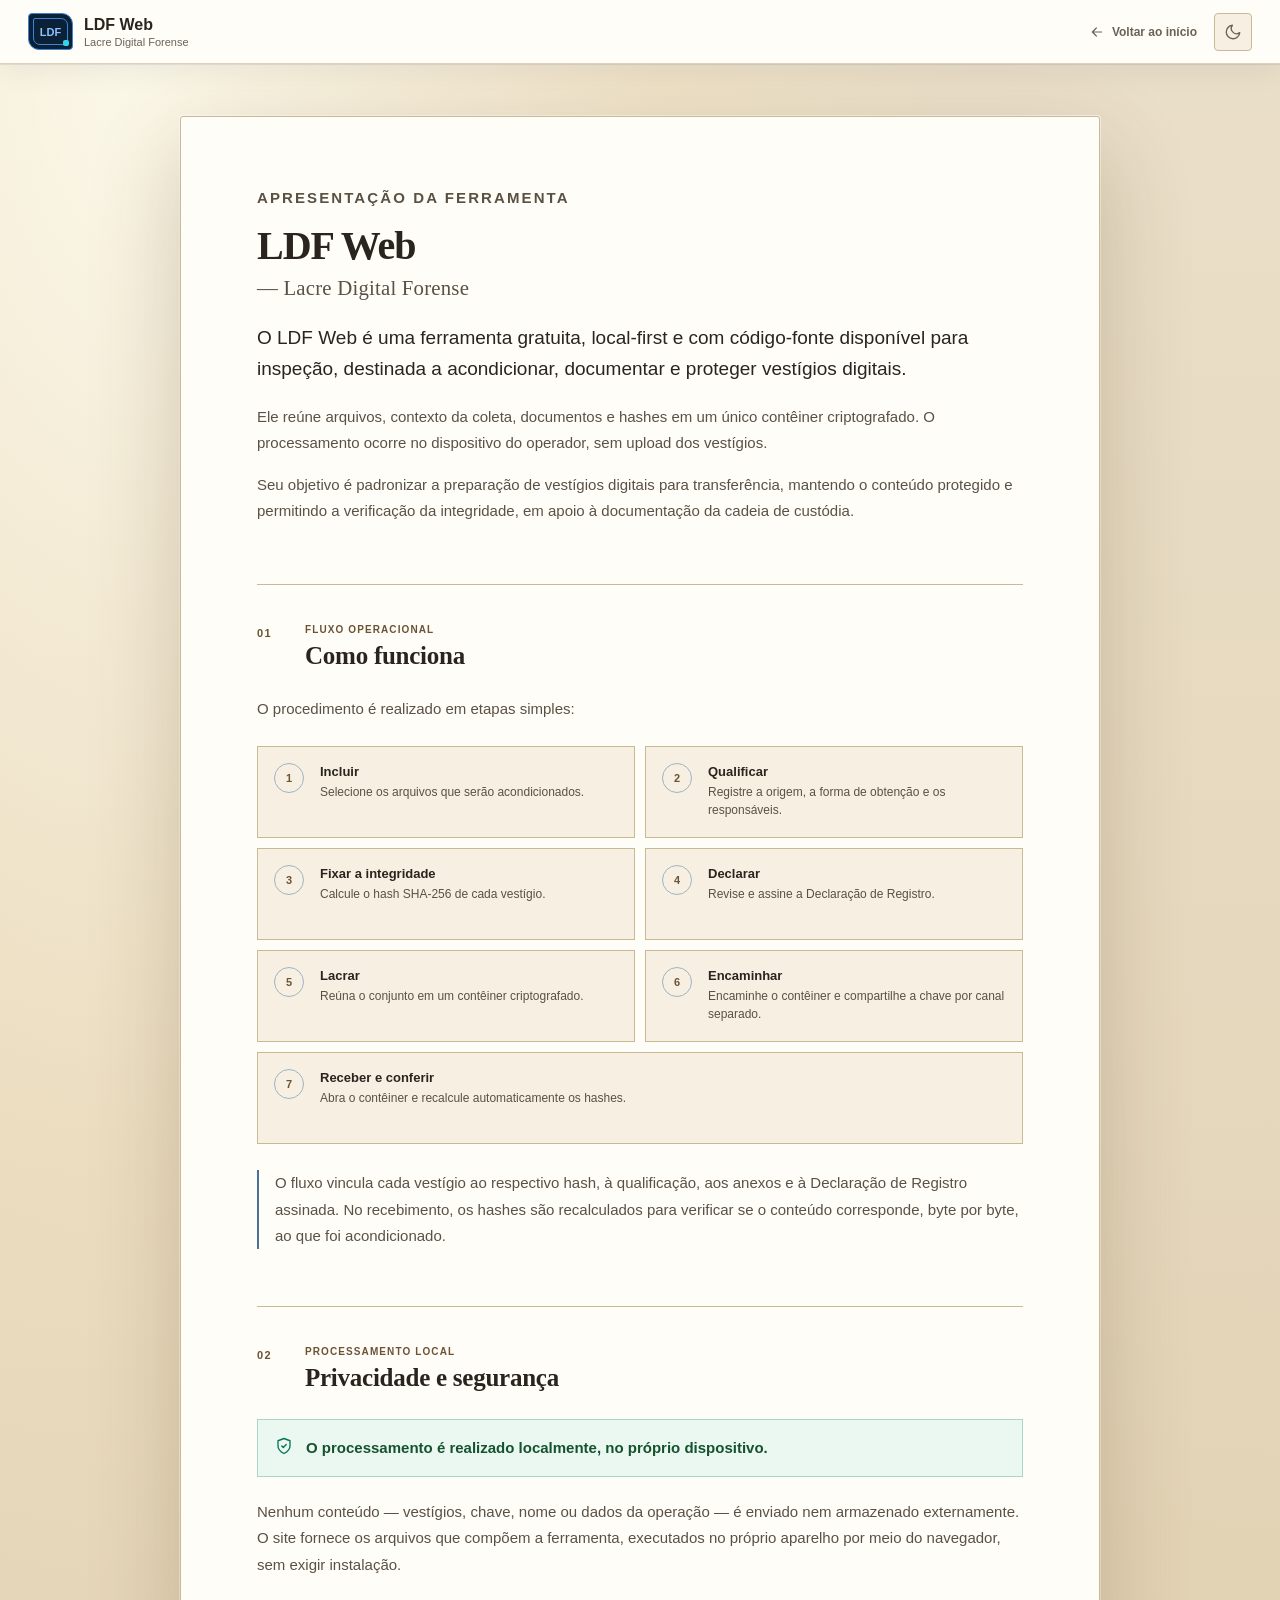
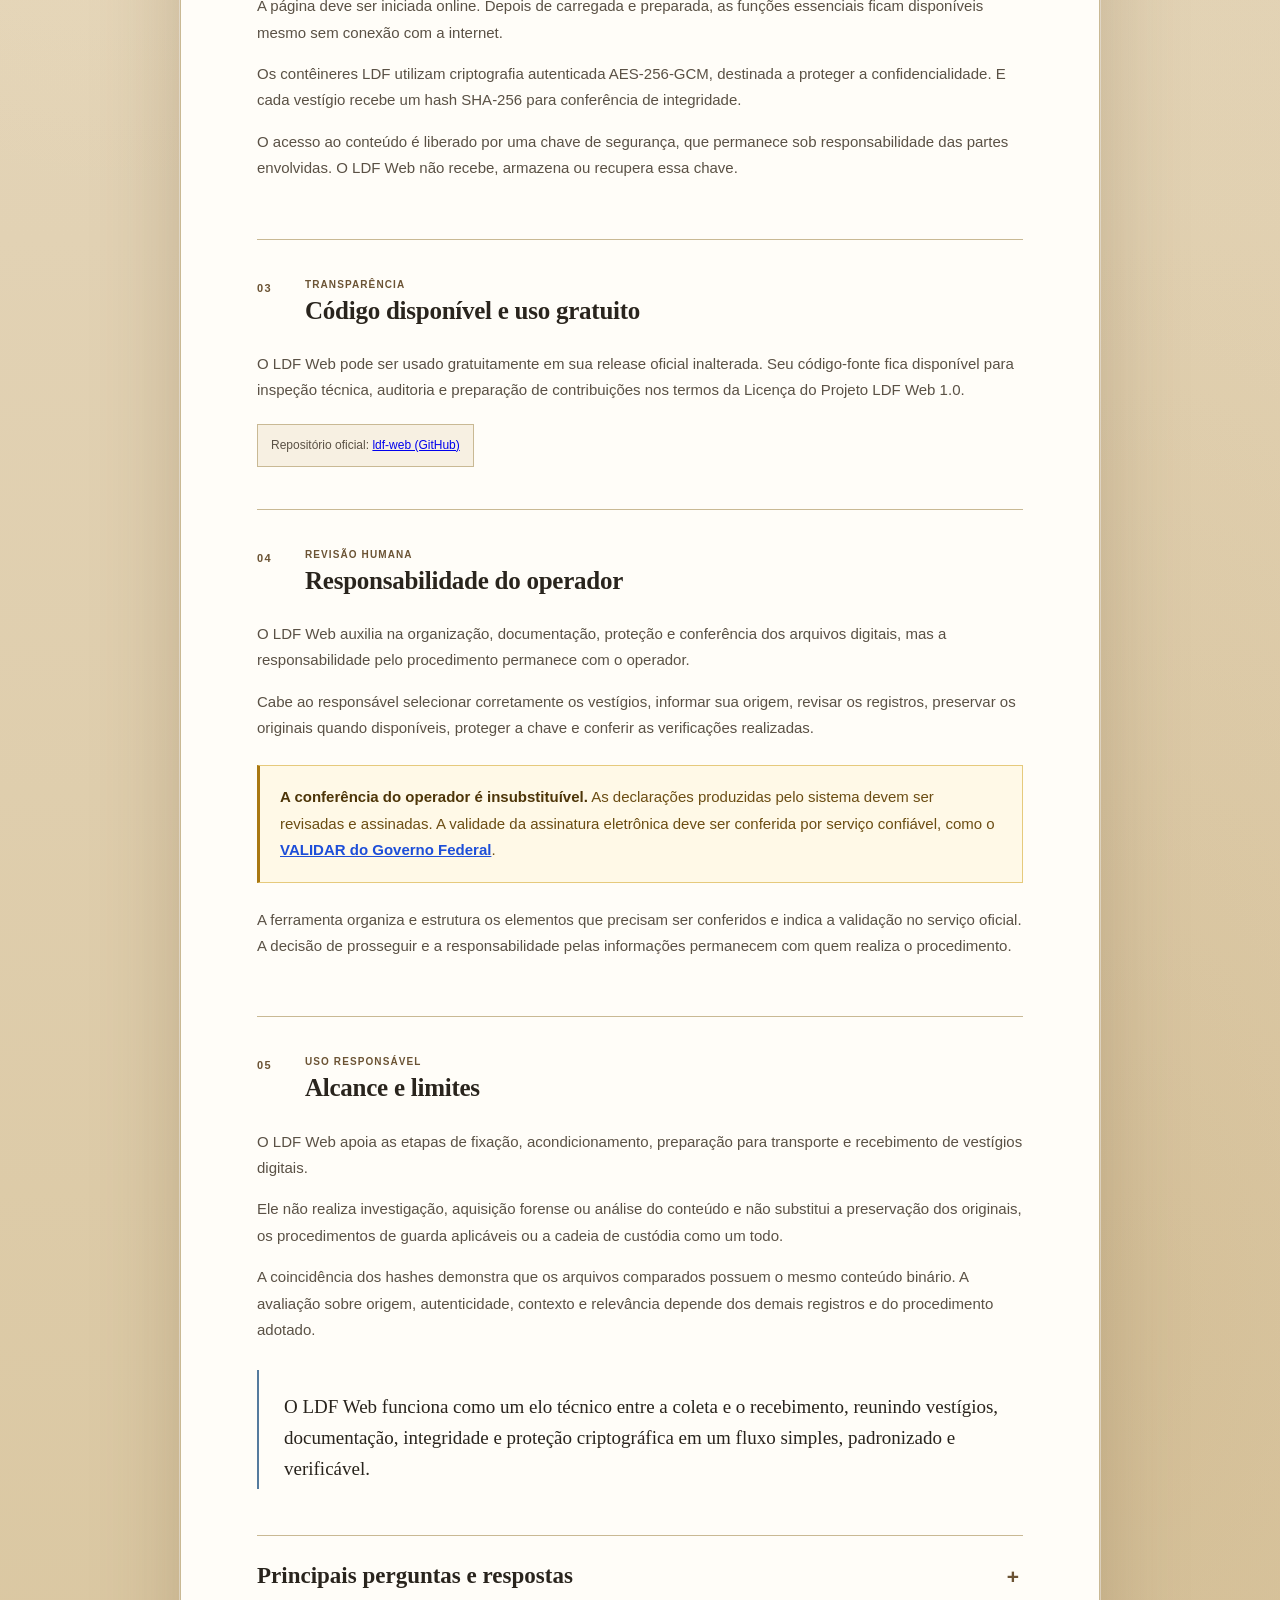
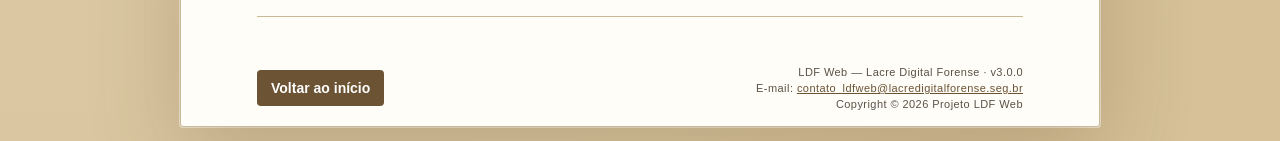
==== commit 0492dbab: "chore(release): publish LDF Web v3.0.0" ====
--- a/public/sobre.html
+++ b/public/sobre.html
@@ -10,8 +10,8 @@
   <title>Sobre o LDF Web — Lacre Digital Forense</title>
   <link rel="manifest" href="manifest.webmanifest">
   <link rel="icon" href="icon.svg" type="image/svg+xml">
-  <script src="theme.js?v=beta-2.0.0"></script>
-  <link rel="stylesheet" href="styles.css?v=beta-2.0.0">
+  <script src="theme.js?v=beta-3.0.0"></script>
+  <link rel="stylesheet" href="styles.css?v=beta-3.0.0">
 </head>
 <body class="about-page page-transition">
   <header class="app-header about-header">
@@ -270,7 +270,7 @@
       <footer class="about-document-footer">
         <a class="button primary" href="index.html" data-page-transition>Voltar ao início</a>
         <div class="about-project-meta">
-          <p>LDF Web — Lacre Digital Forense · v2.0.0</p>
+          <p>LDF Web — Lacre Digital Forense · v3.0.0</p>
           <p>E-mail: <a href="mailto:contato_ldfweb@lacredigitalforense.seg.br">contato_ldfweb@lacredigitalforense.seg.br</a></p>
           <p>Copyright © 2026 Projeto LDF Web</p>
         </div>
@@ -278,6 +278,6 @@
     </article>
   </main>
 
-  <script src="runtime-integrity.js?v=beta-2.0.0" defer></script>
+  <script src="runtime-integrity.js?v=beta-3.0.0" defer></script>
 </body>
 </html>
--- a/public/styles.css
+++ b/public/styles.css
@@ -670,10 +670,12 @@
   to { opacity: 1; }
 }
 
-.toast-region { position: fixed; right: 18px; bottom: 18px; z-index: 20; display: grid; gap: 8px; width: min(390px, calc(100vw - 36px)); }
+.toast-region { position: fixed; inset: auto 18px 18px auto; z-index: 10000; display: grid; gap: 8px; width: min(390px, calc(100vw - 36px)); max-height: calc(100dvh - 36px); margin: 0; padding: 0; border: 0; background: transparent; overflow: auto; pointer-events: none; }
+.toast-region[popover]:not(:popover-open) { display: none; }
+.toast-region .toast { pointer-events: auto; }
 .toast { padding: 11px 13px; border: 1px solid #47576a; border-left: 3px solid var(--blue); border-radius: 4px; background: #18212b; color: #e6edf3; box-shadow: 0 10px 35px rgba(0, 0, 0, .35); }
-.toast.error { border-left-color: var(--red); }
-.toast.warning { border-left-color: var(--amber); }
+.toast.error { border-color: #a75050; border-left: 5px solid var(--red); background: #301b20; font-weight: 650; }
+.toast.warning { border-color: #927136; border-left: 5px solid var(--amber); background: #302718; font-weight: 650; }
 .hidden, .visually-hidden { display: none !important; }
 
 /* A apresentação pública compartilha a paleta da ferramenta e preserva a caixa lisa. */
@@ -1363,7 +1365,7 @@
 body[data-view="audit"] { background-image: radial-gradient(ellipse at 50% 12%, #3e2c24 0%, #2d1b16 43%, #201512 100%); }
 html[data-theme="light"] body[data-view="audit"] { background-image: radial-gradient(ellipse at 50% 12%, #f2e7d1 0%, #eadfc9 43%, #dac7a1 100%); }
 body[data-view="audit"] main { max-width: 1100px; }
-body[data-view="audit"] .privacy-strip:has(#secure-context-status[data-prepared="true"]:not(.warning):not(.preparation-failed)) { display: none; }
+
 .audit-steps { display: grid; grid-template-columns: repeat(2, minmax(0, 1fr)); gap: 8px; list-style: none; padding: 0; margin: 22px 0 19px; }
 .audit-steps li { display: flex; gap: 9px; align-items: center; min-height: 72px; border: 1px solid var(--border); border-radius: 9px; background: var(--surface); padding: 13px; font-size: 12px; color: var(--muted); line-height: 1.5; }
 .audit-steps b { display: grid; place-items: center; width: 24px; height: 24px; flex: none; border: 1px solid var(--border); border-radius: 50%; font-size: 11px; }
@@ -1411,7 +1413,13 @@
 body[data-view="audit"] main { margin-inline: auto; }
 #audit-panel > .section-heading { align-items: center; gap: 16px; }
 #audit-panel > .section-heading > div { min-width: 0; }
-#audit-title { font-size: clamp(22px, 2.3vw, 28px); line-height: 1.2; }
+#create-title, #audit-title { font-size: clamp(20px, 2.3vw, 28px); line-height: 1.2; overflow-wrap: anywhere; }
+:is(#create-panel, #audit-panel) > .section-heading { align-items: center; gap: 12px; }
+:is(#create-panel, #audit-panel) > .section-heading > div { min-width: 0; }
+#reset-operation, #reset-audit { flex: 0 0 auto; min-height: 38px; }
+.qualification-action { display: inline-flex; align-items: center; gap: 8px; }
+.evidence-actions { align-items: center; flex-wrap: wrap; }
+.qualification-action .badge { white-space: nowrap; }
 #reset-audit { flex-shrink: 0; }
 .audit-steps li { font-weight: 700; font-size: 13px; }
 html[data-theme="dark"] .audit-steps .done { color: #77dfb9; }
@@ -1434,3 +1442,8 @@
 #first-file .large-icon { line-height: 1; }
 #first-file .large-icon svg { width: 32px; height: 32px; }
 @media (max-width: 700px) { .next-box { align-items: stretch; flex-direction: column; } }
+
+.environment-messages { margin: 0; padding: 0 12px 10px 30px; color: var(--text); font-size: 13px; line-height: 1.5; font-weight: 650; overflow-wrap: anywhere; }
+.environment-messages li + li { margin-top: 6px; }
+html[data-theme="light"] .toast.error { border-color: #b45353; background: #fff0f0; }
+html[data-theme="light"] .toast.warning { border-color: #b58131; background: #fff5da; }
